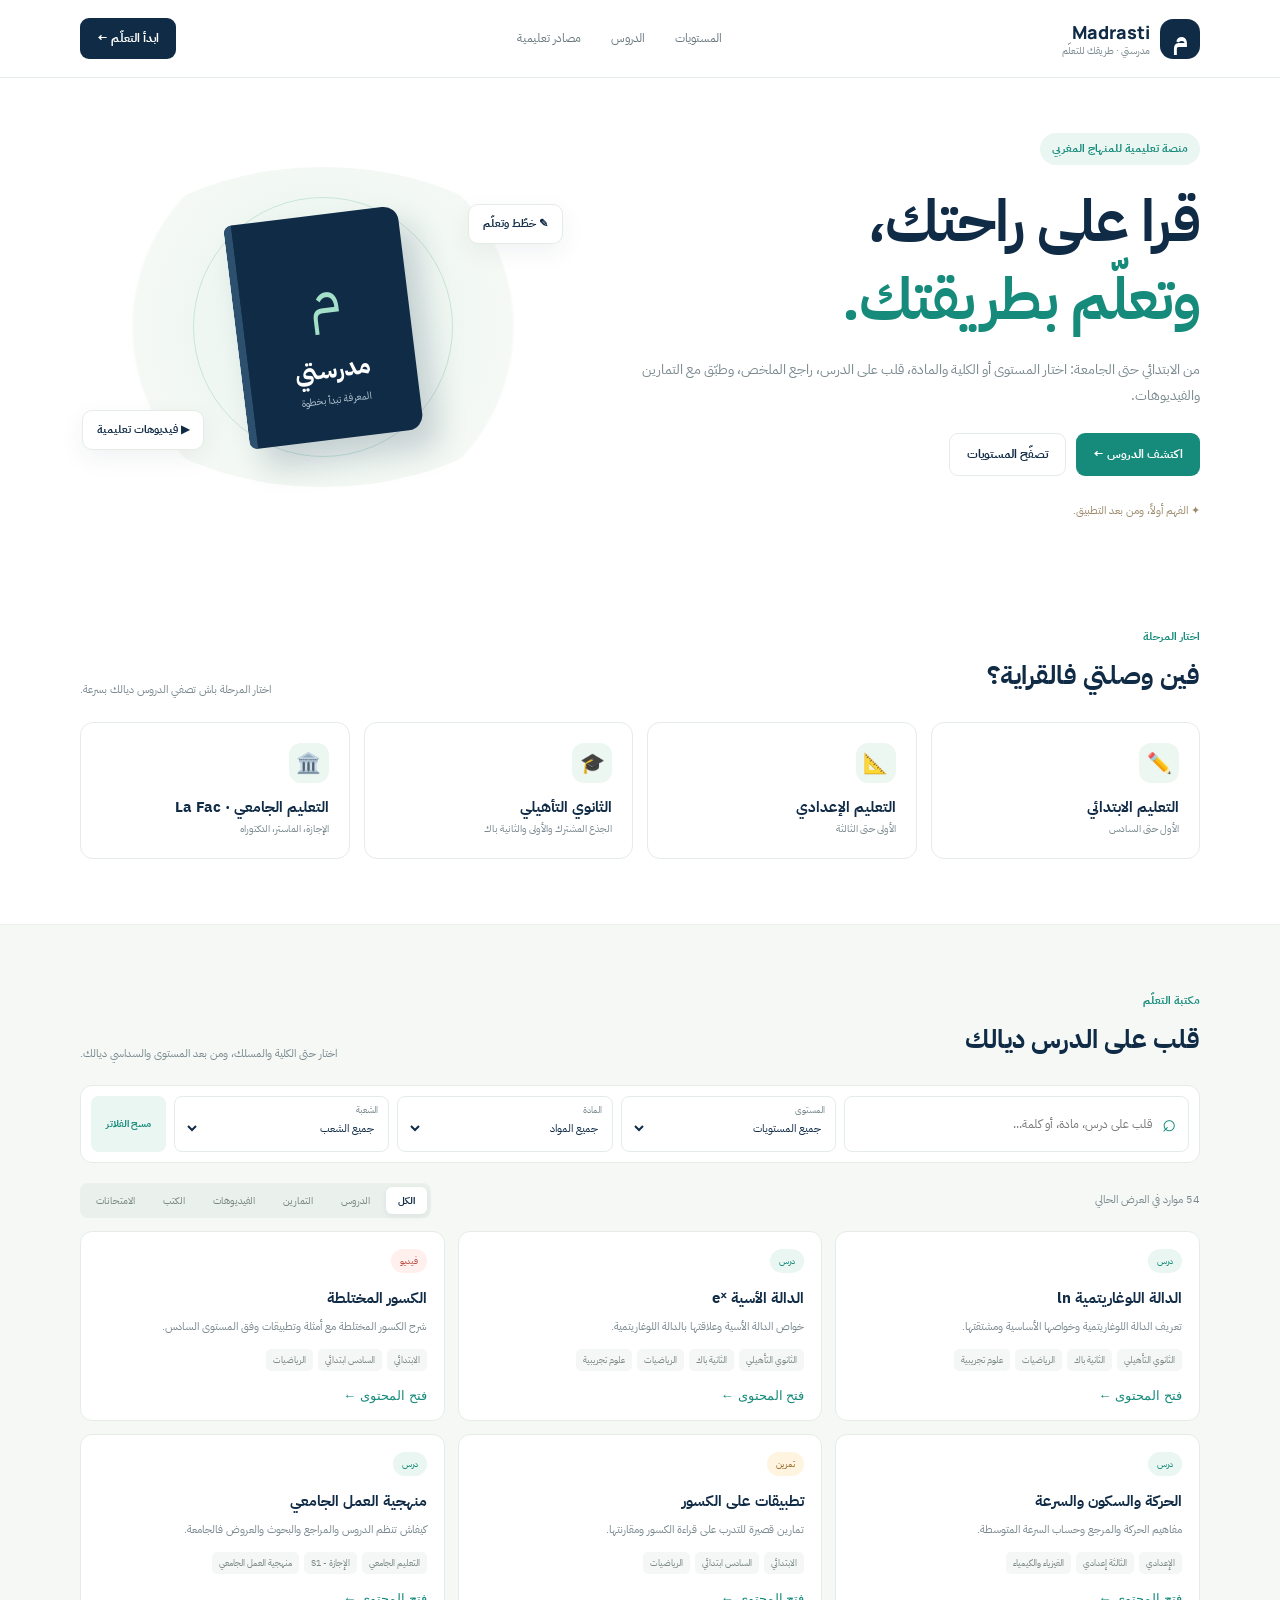
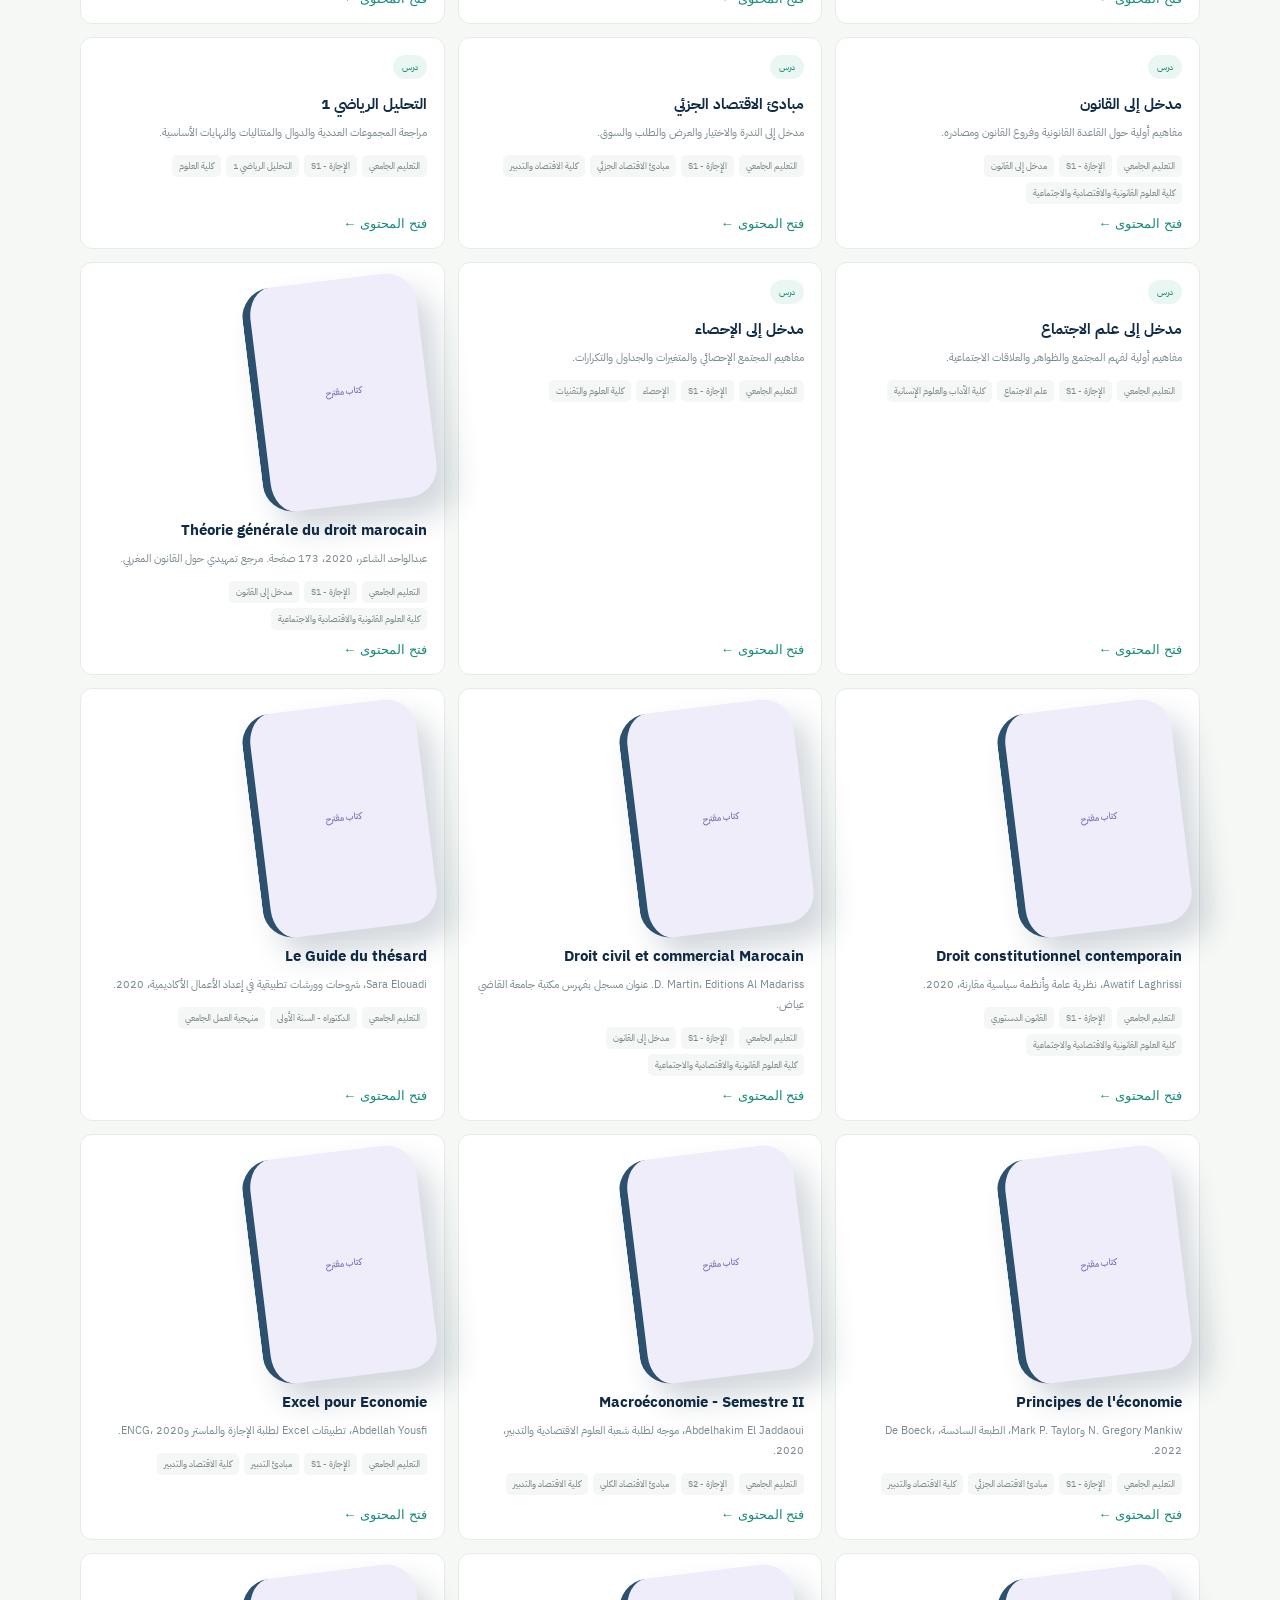
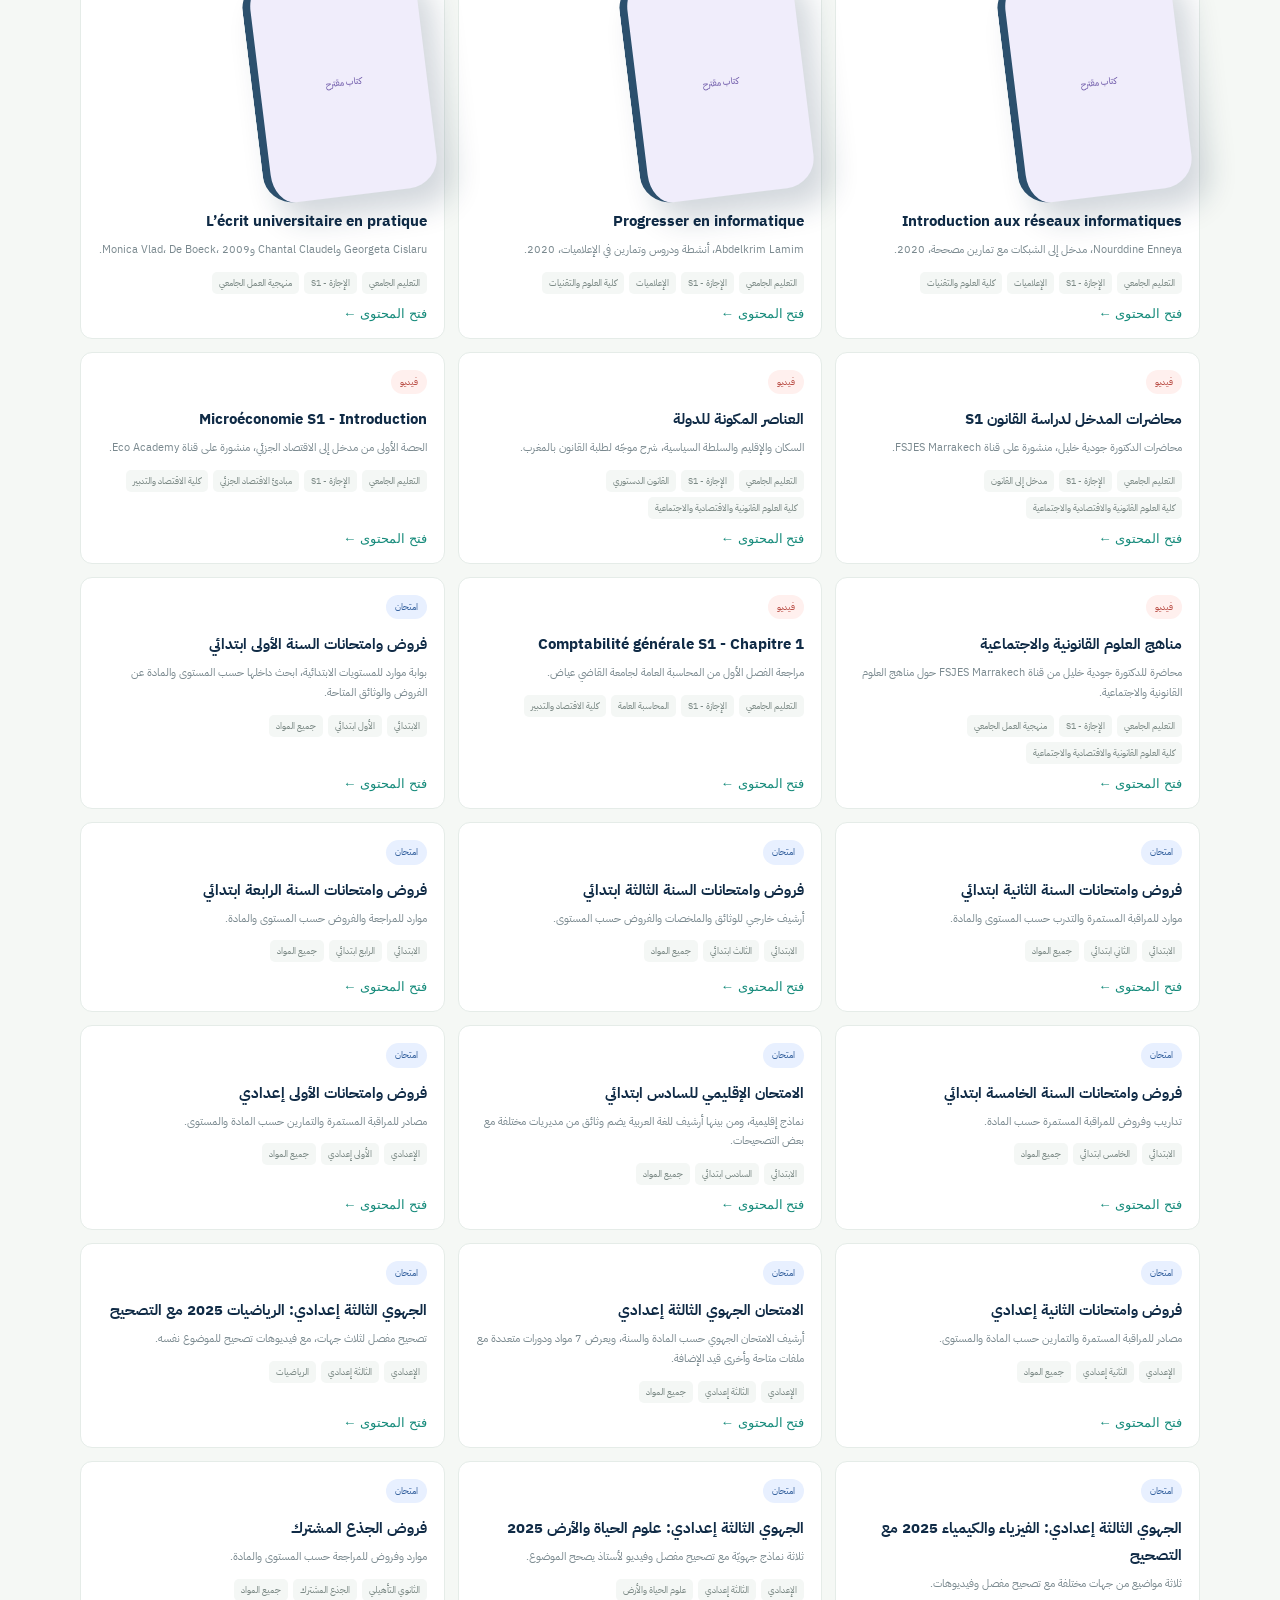
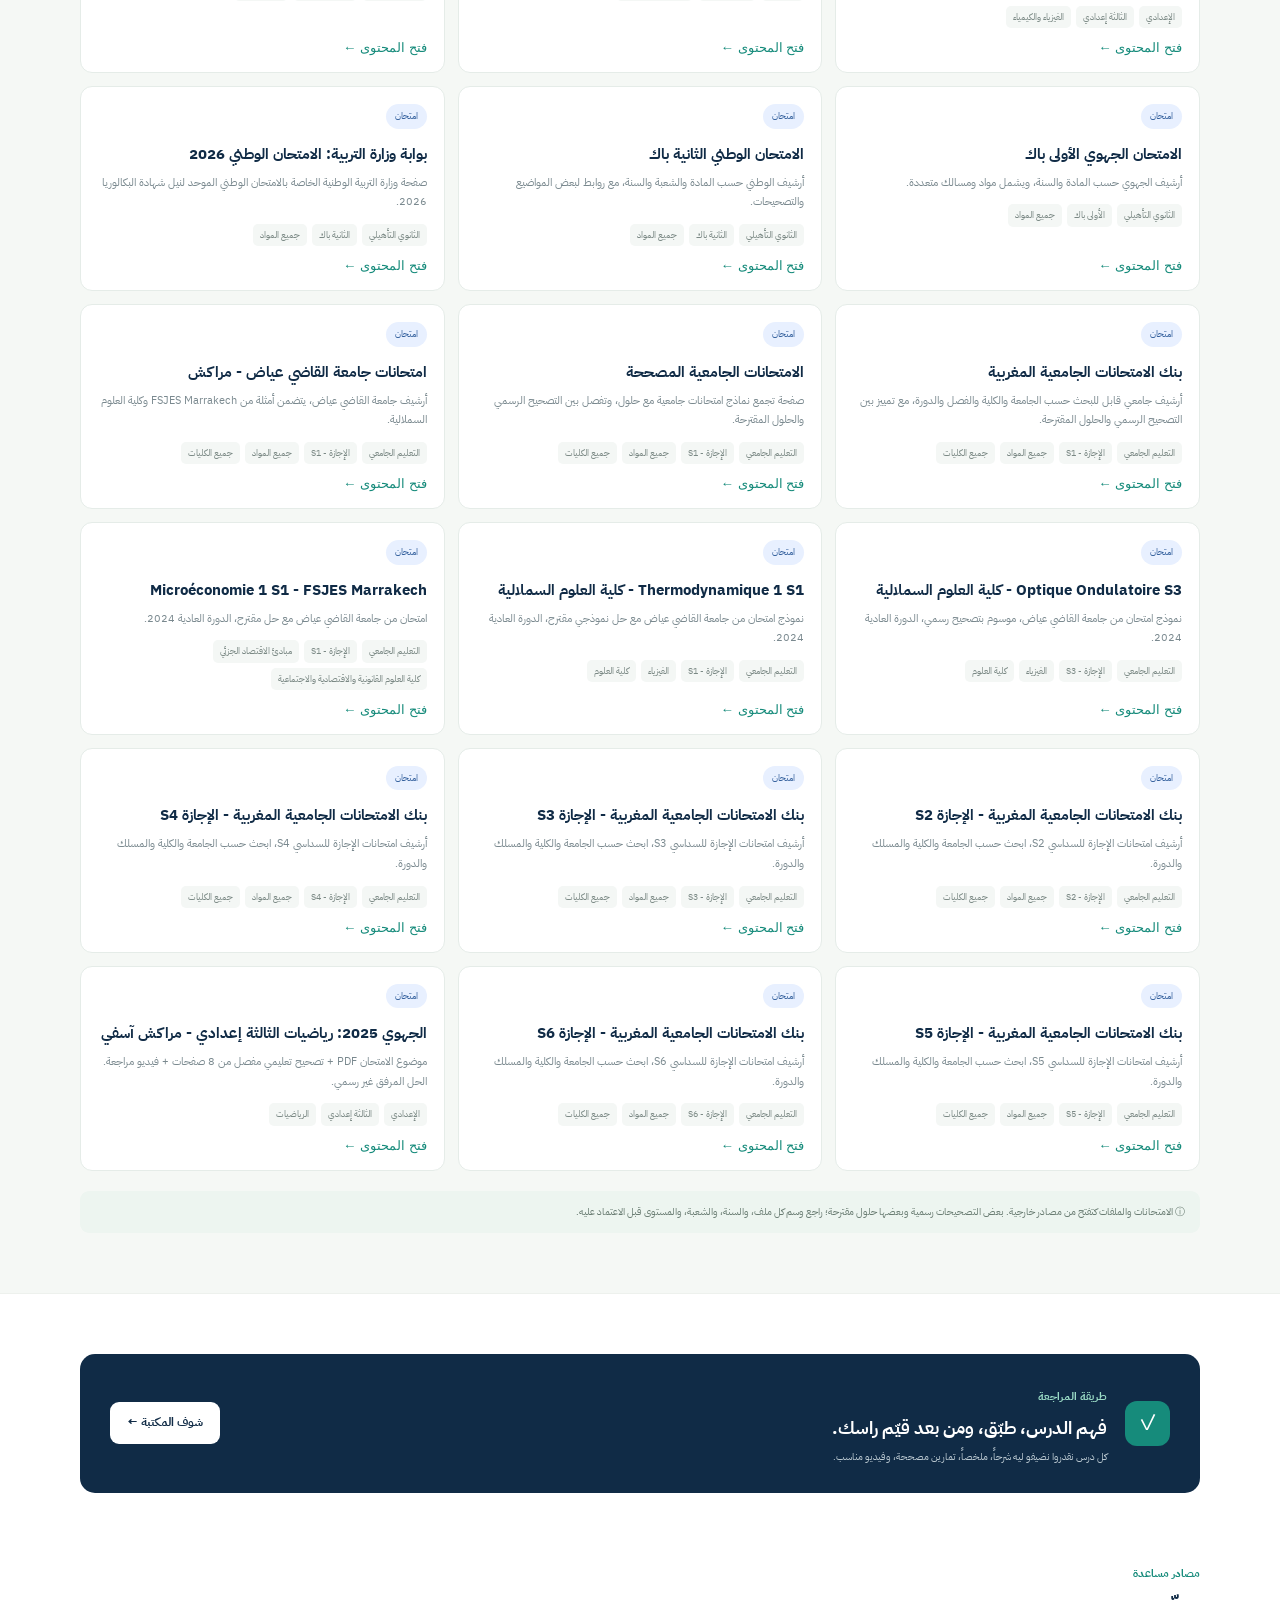
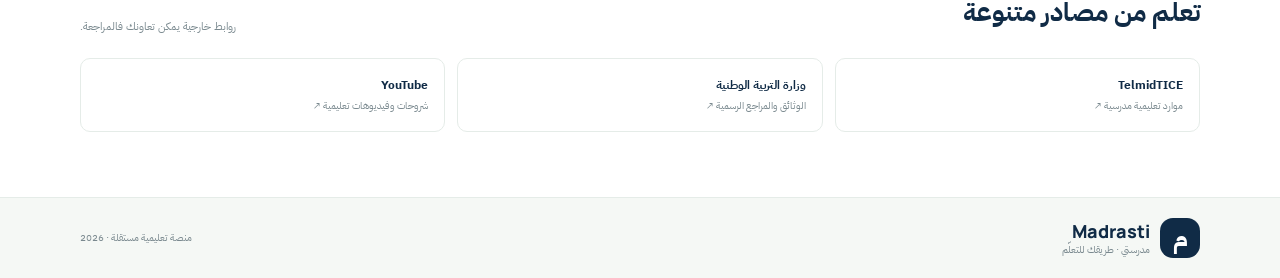
==== index.html @ 300279cc "Add exam PDF and solution action links to resource modal" ====
<!DOCTYPE html>
<html lang="ar" dir="rtl">
<head>
  <meta charset="UTF-8">
  <meta name="viewport" content="width=device-width, initial-scale=1.0">
  <meta name="description" content="Madrasti: دروس وملخصات وتمارين وفيديوهات للمنهاج المغربي من الابتدائي حتى الباكالوريا.">
  <meta name="theme-color" content="#102b46">
  <title>Madrasti | مدرستي</title>
  <link rel="preconnect" href="https://fonts.googleapis.com">
  <link rel="preconnect" href="https://fonts.gstatic.com" crossorigin>
  <link href="https://fonts.googleapis.com/css2?family=IBM+Plex+Sans+Arabic:wght@400;500;600;700&family=Manrope:wght@500;700;800&display=swap" rel="stylesheet">
  <link rel="stylesheet" href="style.css">
  <script src="app.js" defer></script>
</head>
<body>
  <header class="header">
    <a class="brand" href="#"><span class="mark">م</span><span><b>Madrasti</b><small>مدرستي · طريقك للتعلّم</small></span></a>
    <nav><a href="#levels">المستويات</a><a href="#library">الدروس</a><a href="#sources">مصادر تعليمية</a></nav>
    <a class="top-button" href="#library">ابدأ التعلّم ←</a>
  </header>

  <main>
    <section class="hero wrap">
      <div class="hero-copy">
        <span class="eyebrow">منصة تعليمية للمنهاج المغربي</span>
        <h1>قرا على راحتك،<br><em>وتعلّم بطريقتك.</em></h1>
        <p>من الابتدائي حتى الجامعة: اختار المستوى أو الكلية والمادة، قلب على الدرس، راجع الملخص، وطبّق مع التمارين والفيديوهات.</p>
        <div class="actions"><a class="button primary" href="#library">اكتشف الدروس ←</a><a class="button secondary" href="#levels">تصفّح المستويات</a></div>
        <div class="tip">✦ الفهم أولاً، ومن بعد التطبيق.</div>
      </div>
      <div class="hero-visual">
        <div class="circle"></div><div class="book"><span>م</span><b>مدرستي</b><small>المعرفة تبدأ بخطوة</small></div>
        <div class="float one">✎ خطّط وتعلّم</div><div class="float two">▶ فيديوهات تعليمية</div>
      </div>
    </section>

    <section class="wrap levels" id="levels">
      <div class="section-title"><div><small>اختار المرحلة</small><h2>فين وصلتي فالقراية؟</h2></div><p>اختار المرحلة باش تصفي الدروس ديالك بسرعة.</p></div>
      <div class="level-grid">
        <button class="level-card" data-stage="primary"><span>✏️</span><b>التعليم الابتدائي</b><small>الأول حتى السادس</small></button>
        <button class="level-card" data-stage="middle"><span>📐</span><b>التعليم الإعدادي</b><small>الأولى حتى الثالثة</small></button>
        <button class="level-card" data-stage="high"><span>🎓</span><b>الثانوي التأهيلي</b><small>الجذع المشترك والأولى والثانية باك</small></button>
        <button class="level-card" data-stage="university"><span>🏛️</span><b>التعليم الجامعي · La Fac</b><small>الإجازة، الماستر، الدكتوراه</small></button>
      </div>
    </section>

    <section class="library" id="library">
      <div class="wrap">
        <div class="section-title"><div><small>مكتبة التعلّم</small><h2>قلب على الدرس ديالك</h2></div><p>اختار حتى الكلية والمسلك، ومن بعد المستوى والسداسي ديالك.</p></div>
        <div class="filters">
          <label class="search">⌕ <input id="search" type="search" placeholder="قلب على درس، مادة، أو كلمة..."></label>
          <label>المستوى<select id="grade"><option value="">جميع المستويات</option></select></label>
          <label>المادة<select id="subject"><option value="">جميع المواد</option></select></label>
          <label>الشعبة<select id="track"><option value="">جميع الشعب</option></select></label>
          <button id="reset" class="reset">مسح الفلاتر</button>
        </div>
        <div class="list-tools"><span id="count">الموارد</span><div class="tabs"><button class="tab active" data-kind="">الكل</button><button class="tab" data-kind="lesson">الدروس</button><button class="tab" data-kind="exercise">التمارين</button><button class="tab" data-kind="video">الفيديوهات</button><button class="tab" data-kind="book">الكتب</button><button class="tab" data-kind="exam">الامتحانات</button></div></div>
        <div class="cards" id="cards"></div>
        <div class="empty" id="empty" hidden><b>ما لقيناش نتائج</b><p>بدّل كلمة البحث أو اختار مستوى آخر.</p></div>
        <p class="notice">ⓘ الامتحانات والملفات كتفتح من مصادر خارجية. بعض التصحيحات رسمية وبعضها حلول مقترحة؛ راجع وسم كل ملف، والسنة، والشعبة، والمستوى قبل الاعتماد عليه.</p>
      </div>
    </section>

    <section class="banner wrap"><span class="check">✓</span><div><small>طريقة المراجعة</small><h2>فهم الدرس، طبّق، ومن بعد قيّم راسك.</h2><p>كل درس نقدروا نضيفو ليه شرحاً، ملخصاً، تمارين مصححة، وفيديو مناسب.</p></div><a class="button light" href="#library">شوف المكتبة ←</a></section>

    <section class="wrap sources" id="sources">
      <div class="section-title"><div><small>مصادر مساعدة</small><h2>تعلّم من مصادر متنوعة</h2></div><p>روابط خارجية يمكن تعاونك فالمراجعة.</p></div>
      <div class="source-grid">
        <a href="https://soutiensco.men.gov.ma/" target="_blank" rel="noopener"><b>TelmidTICE</b><span>موارد تعليمية مدرسية ↗</span></a>
        <a href="https://www.men.gov.ma/" target="_blank" rel="noopener"><b>وزارة التربية الوطنية</b><span>الوثائق والمراجع الرسمية ↗</span></a>
        <a href="https://www.youtube.com/" target="_blank" rel="noopener"><b>YouTube</b><span>شروحات وفيديوهات تعليمية ↗</span></a>
      </div>
    </section>
  </main>

  <footer><div class="wrap footer-inner"><a class="brand" href="#"><span class="mark">م</span><span><b>Madrasti</b><small>مدرستي · طريقك للتعلّم</small></span></a><span>منصة تعليمية مستقلة · <span id="year"></span></span></div></footer>

  <div class="overlay" id="overlay" hidden>
    <article class="modal" role="dialog" aria-modal="true" aria-labelledby="modalTitle">
      <button class="close" id="close" aria-label="إغلاق">×</button>
      <div class="chips"><span id="modalGrade"></span><span id="modalSubject"></span></div>
      <h2 id="modalTitle"></h2><p id="modalDesc" class="muted"></p>
      <div id="modalBody" class="lesson-body"></div>
      <div id="videoBox"></div>
      <div class="modal-actions"><a id="examPdfLink" class="button primary" target="_blank" rel="noopener" hidden>فتح موضوع الامتحان PDF ↗</a><a id="correctionPageLink" class="button secondary" target="_blank" rel="noopener" hidden>فتح التصحيح المفصل ↗</a><a id="searchYoutube" class="button primary" target="_blank" rel="noopener">قلب على فيديو فـ YouTube ↗</a><button id="back" class="button secondary">رجوع</button></div>
    </article>
  </div>
</body>
</html>
---- style.css ----
:root{--navy:#102b46;--teal:#168b7b;--gold:#d6aa64;--ink:#233542;--muted:#7a898f;--line:#e5ece8;--pale:#f5f8f5}*{box-sizing:border-box}html{scroll-behavior:smooth}body{margin:0;color:var(--ink);font-family:"IBM Plex Sans Arabic",Tahoma,sans-serif;line-height:1.8}a{text-decoration:none}.wrap{width:min(1120px,calc(100% - 40px));margin:auto}.header{height:78px;padding:0 max(20px,calc((100% - 1120px)/2));display:flex;align-items:center;justify-content:space-between;border-bottom:1px solid var(--line);position:sticky;top:0;background:#ffffffed;backdrop-filter:blur(12px);z-index:10}.brand{display:flex;gap:10px;align-items:center;color:var(--navy)}.mark{width:40px;height:40px;border-radius:13px;background:var(--navy);color:white;display:grid;place-items:center;font-size:24px;font-weight:700}.brand b{display:block;font:800 18px Manrope,sans-serif}.brand small{display:block;font-size:10px;color:var(--muted);line-height:1.4}.header nav{display:flex;gap:30px}.header nav a{font-size:12px;color:#66767c}.header nav a:hover{color:var(--teal)}.top-button,.button{border-radius:9px;padding:10px 17px;font-weight:700;font-size:12px}.top-button{background:var(--navy);color:white}.hero{min-height:450px;display:grid;grid-template-columns:1.1fr .9fr;align-items:center;gap:40px;padding-block:55px}.eyebrow{display:inline-block;padding:6px 12px;border-radius:40px;background:#eaf6f1;color:var(--teal);font-size:11px;font-weight:700}.hero h1{font-size:clamp(38px,5vw,58px);line-height:1.35;letter-spacing:-1px;color:var(--navy);margin:18px 0}.hero h1 em{font-style:normal;color:var(--teal)}.hero-copy>p{max-width:560px;color:var(--muted);font-size:14px}.actions{display:flex;gap:10px;margin-top:25px}.button{display:inline-flex;align-items:center;justify-content:center;cursor:pointer;font-family:inherit;border:0}.primary{background:var(--teal);color:white}.secondary{border:1px solid var(--line);background:white;color:var(--navy)}.tip{font-size:11px;color:#9b8a69;margin-top:25px}.hero-visual{height:320px;position:relative;display:grid;place-items:center;background:radial-gradient(circle,#e5f3ed 0,#f5f9f5 65%,white 66%);border-radius:50%}.circle{width:260px;height:260px;border:1px solid #c8e5d8;border-radius:50%;position:absolute}.book{height:225px;width:175px;background:var(--navy);border-radius:8px 15px 15px 8px;box-shadow:14px 20px 30px #102b4630;display:flex;flex-direction:column;align-items:center;justify-content:center;color:white;transform:rotate(-7deg);border-left:8px solid #2c506d}.book span{font-size:58px;color:#a4dfc8}.book b{font-size:24px}.book small{color:#b7c9d3;font-size:10px}.float{position:absolute;background:white;padding:9px 14px;border:1px solid var(--line);border-radius:10px;box-shadow:0 8px 25px #102b4610;font-size:11px;font-weight:700;color:var(--navy)}.one{top:37px;right:3px}.two{bottom:37px;left:2px}.section-title{display:flex;justify-content:space-between;align-items:end;gap:25px;margin-bottom:22px}.section-title small,.banner small{color:var(--teal);font-weight:700;font-size:11px}.section-title h2{margin:3px 0 0;font-size:26px;color:var(--navy)}.section-title p{max-width:400px;color:var(--muted);font-size:11px;margin:0}.levels{padding-block:45px 65px}.level-grid{display:grid;grid-template-columns:repeat(4,1fr);gap:14px}.level-card{background:white;border:1px solid var(--line);border-radius:13px;padding:20px;text-align:right;cursor:pointer;font-family:inherit;transition:.2s}.level-card:hover{transform:translateY(-3px);border-color:#a8d6c4;box-shadow:0 12px 30px #102b4610}.level-card>span{display:grid;place-items:center;width:40px;height:40px;border-radius:12px;background:#edf7f2;font-size:20px}.level-card b{display:block;margin-top:13px;color:var(--navy);font-size:15px}.level-card small{color:var(--muted);font-size:10px}.library{padding:60px 0;background:var(--pale);border-block:1px solid #edf1ed}.filters{display:grid;grid-template-columns:1.6fr 1fr 1fr 1fr auto;gap:8px;background:white;padding:10px;border:1px solid var(--line);border-radius:12px}.filters label{font-size:9px;color:var(--muted);border:1px solid var(--line);padding:5px 10px;border-radius:8px;min-width:0}.filters select,.filters input{display:block;width:100%;border:0;outline:0;background:white;font-family:inherit;color:var(--navy);font-size:11px}.filters .search{display:flex;align-items:center;gap:8px;font-size:24px;color:var(--teal);padding-inline:12px}.search input{font-size:12px}.reset{border:0;border-radius:8px;background:#eaf6f1;color:var(--teal);padding:0 15px;font-family:inherit;font-size:10px;font-weight:700;cursor:pointer}.list-tools{display:flex;justify-content:space-between;align-items:center;margin:20px 0 13px;color:var(--muted);font-size:11px}.tabs{display:flex;gap:4px;padding:4px;background:#eaf0ec;border-radius:8px}.tab{border:0;background:none;padding:6px 12px;border-radius:6px;color:#778681;font-family:inherit;font-size:10px;cursor:pointer}.tab.active{background:white;color:var(--navy);font-weight:700;box-shadow:0 2px 6px #102b4610}.cards{display:grid;grid-template-columns:repeat(3,1fr);gap:13px}.card{background:white;border:1px solid var(--line);border-radius:12px;padding:17px;min-height:190px;display:flex;flex-direction:column}.badge{align-self:flex-start;background:#eaf6f1;color:var(--teal);font-size:9px;padding:4px 9px;border-radius:30px}.badge.exercise{background:#fff4df;color:#986d2c}.badge.video{background:#fff0ee;color:#bb5149}.badge.book{background:#f0edfb;color:#6650a4}.badge.exam{background:#e8f0ff;color:#315e9c}.card h3{font-size:15px;color:var(--navy);margin:12px 0 5px}.card p{font-size:11px;color:var(--muted);margin:0}.meta{display:flex;flex-wrap:wrap;gap:5px;margin-top:12px}.meta span{font-size:9px;background:#f4f7f5;border-radius:5px;padding:3px 7px;color:#7b8985}.open-card{margin-top:auto;padding:12px 0 0;border:0;background:none;text-align:right;color:var(--teal);font:700 11px inherit;cursor:pointer}.empty{text-align:center;padding:45px;color:var(--muted)}.notice{background:#edf5f0;padding:12px 15px;border-radius:9px;font-size:10px;color:#697c72;margin:20px 0 0}.banner{margin-block:60px;background:var(--navy);border-radius:15px;padding:27px 30px;display:flex;align-items:center;gap:18px;color:white}.check{display:grid;place-items:center;width:45px;height:45px;border-radius:12px;background:var(--teal);font-size:22px}.banner div{flex:1}.banner small{color:#9cddc7}.banner h2{font-size:18px;margin:3px 0}.banner p{font-size:10px;color:#bdcbd3;margin:0}.light{background:white;color:var(--navy);white-space:nowrap}.sources{padding:5px 0 65px}.source-grid{display:grid;grid-template-columns:repeat(3,1fr);gap:12px}.source-grid a{padding:16px;border:1px solid var(--line);border-radius:10px;color:var(--navy)}.source-grid a b,.source-grid a span{display:block}.source-grid a b{font-size:12px}.source-grid a span{font-size:10px;color:var(--muted)}footer{background:#f5f8f5;border-top:1px solid var(--line)}.footer-inner{min-height:80px;display:flex;align-items:center;justify-content:space-between}.footer-inner>span{font-size:10px;color:var(--muted)}.overlay{position:fixed;inset:0;z-index:20;background:#091c2dcc;display:grid;place-items:center;padding:18px}.overlay[hidden]{display:none}.modal{background:white;border-radius:15px;width:min(740px,100%);max-height:90vh;overflow:auto;padding:28px;position:relative}.close{position:absolute;top:12px;left:15px;border:0;border-radius:8px;width:32px;height:32px;background:#eef3f0;font-size:22px;cursor:pointer}.chips{display:flex;gap:7px}.chips span{background:#eaf6f1;color:var(--teal);font-size:10px;padding:4px 9px;border-radius:20px}.modal h2{color:var(--navy);font-size:23px;margin:14px 0 3px}.muted{font-size:11px;color:var(--muted)}.lesson-body{background:#f7f9f7;border:1px solid var(--line);border-radius:10px;padding:17px;font-size:12px;line-height:2}.lesson-body h3{color:var(--navy);font-size:14px;margin:0 0 5px}.lesson-body ul{padding-right:20px;margin:5px 0}.formula{direction:ltr;display:inline-block;background:white;color:var(--teal);border-radius:5px;padding:1px 7px;font-family:Manrope,sans-serif}.video-frame{width:100%;aspect-ratio:16/9;border:0;border-radius:10px;margin-top:14px}.modal-actions{display:flex;gap:8px;margin-top:15px}.modal-actions button{font-family:inherit}@media(max-width:850px){.filters{grid-template-columns:1fr 1fr 1fr}.filters .search{grid-column:1/-1}.reset{padding:10px}.cards{grid-template-columns:repeat(2,1fr)}}@media(max-width:600px){.header{height:68px;padding:0 14px}.header nav{display:none}.top-button{font-size:10px;padding:8px}.wrap{width:calc(100% - 28px)}.hero{grid-template-columns:1fr;padding-block:38px 25px;gap:5px}.hero h1{font-size:39px}.hero-copy>p{font-size:12px}.hero-visual{height:260px}.book{transform:scale(.8) rotate(-7deg)}.one{top:20px}.two{bottom:20px}.section-title{display:block}.section-title p{margin-top:8px}.level-grid,.source-grid{grid-template-columns:1fr}.levels{padding-block:32px 45px}.library{padding:40px 0}.filters{grid-template-columns:1fr 1fr}.filters .search,.reset{grid-column:1/-1}.list-tools{align-items:flex-start;gap:10px;flex-direction:column}.tabs{width:100%;justify-content:space-between}.tab{flex:1;padding:7px 3px}.cards{grid-template-columns:1fr}.banner{margin-block:40px;padding:20px;flex-wrap:wrap}.banner h2{font-size:15px}.banner .light{margin-right:60px}.footer-inner{padding-block:15px;gap:12px;flex-wrap:wrap}.footer-inner>span{width:100%}.modal{padding:25px 16px}.modal h2{font-size:19px}.modal-actions{flex-wrap:wrap}}
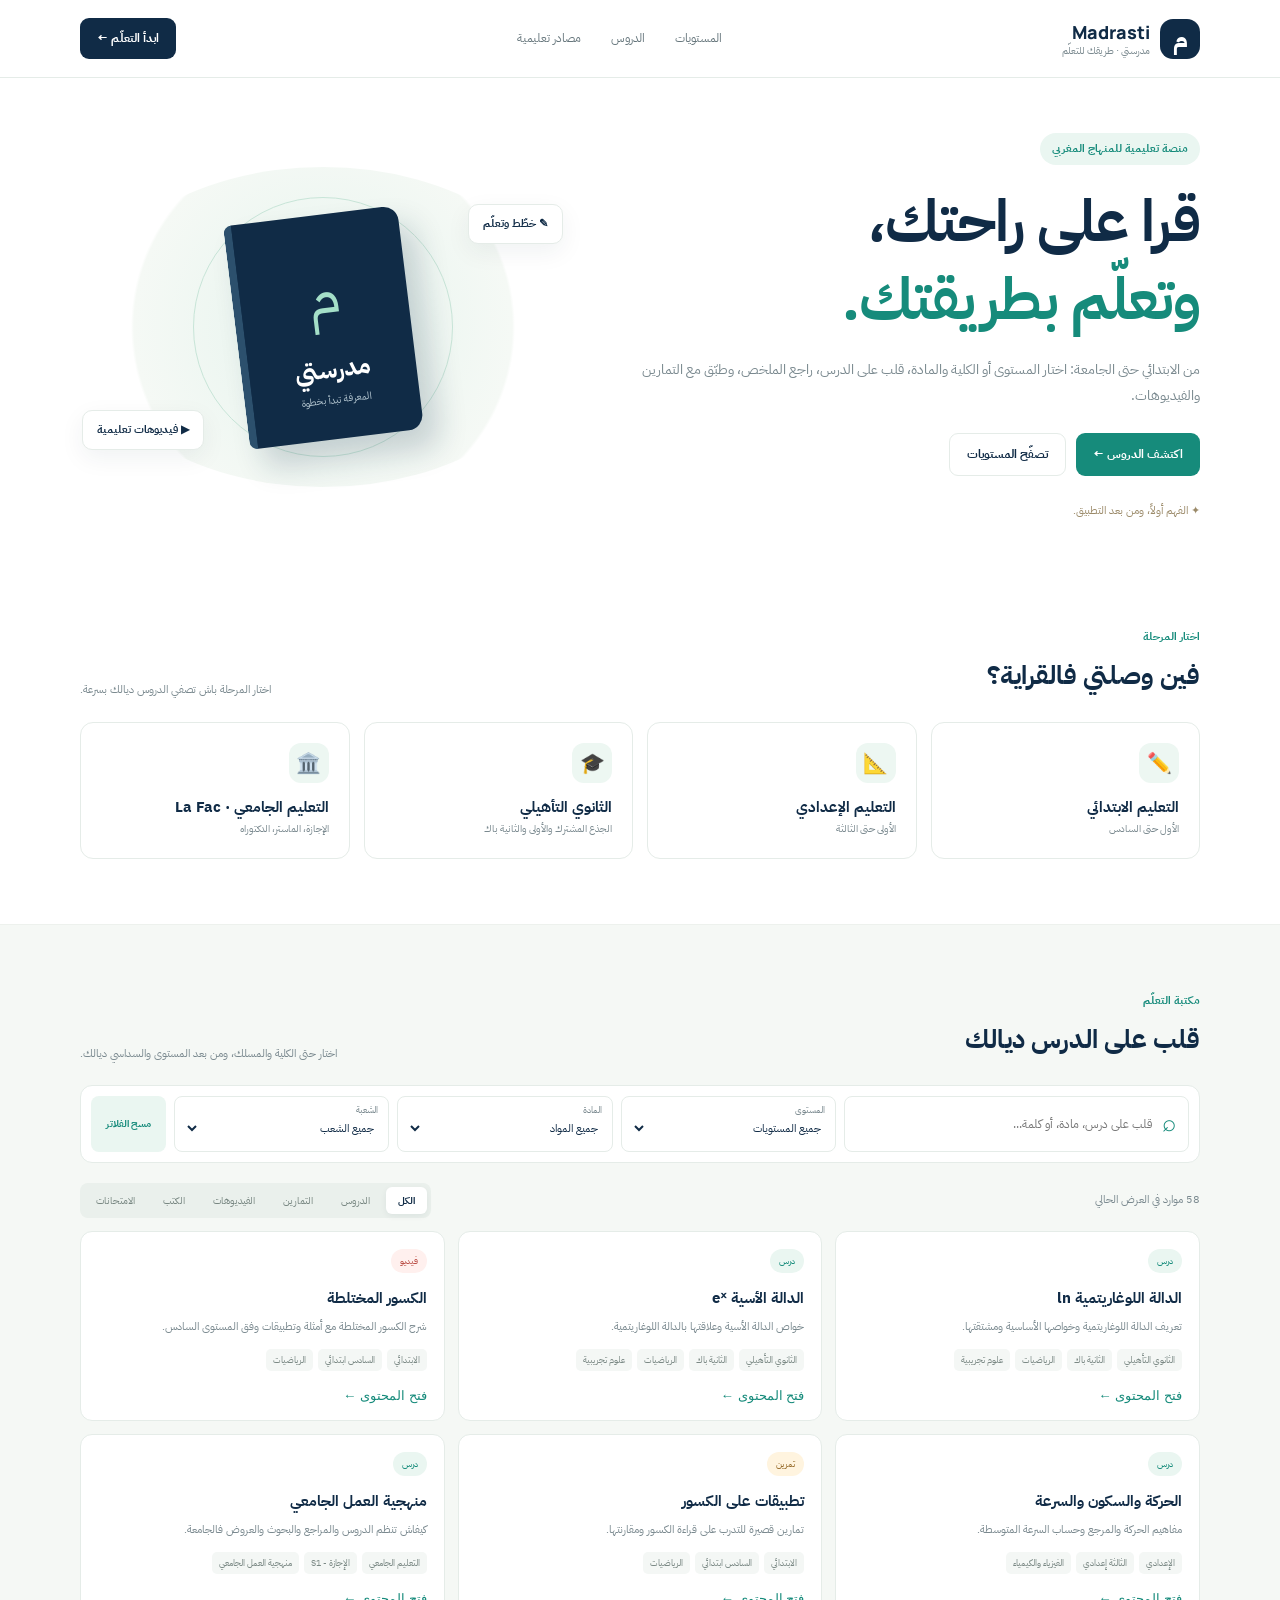
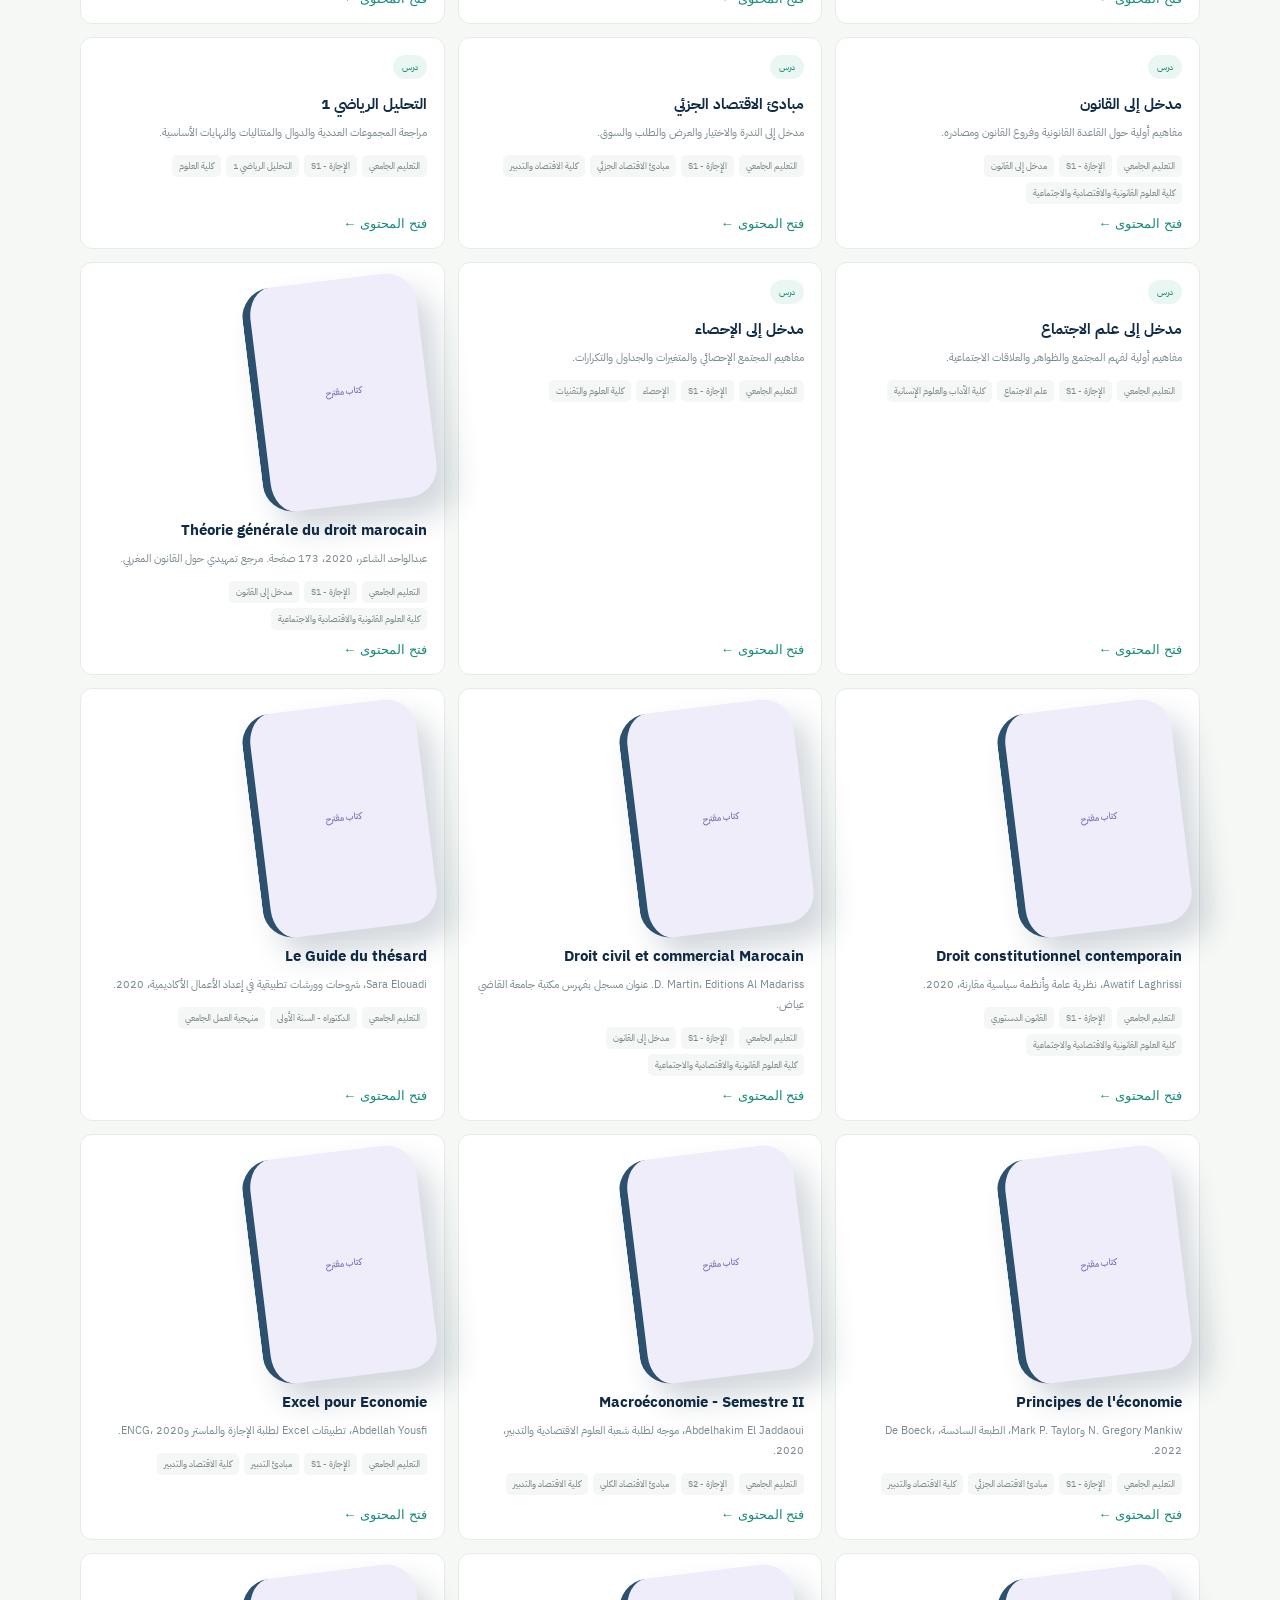
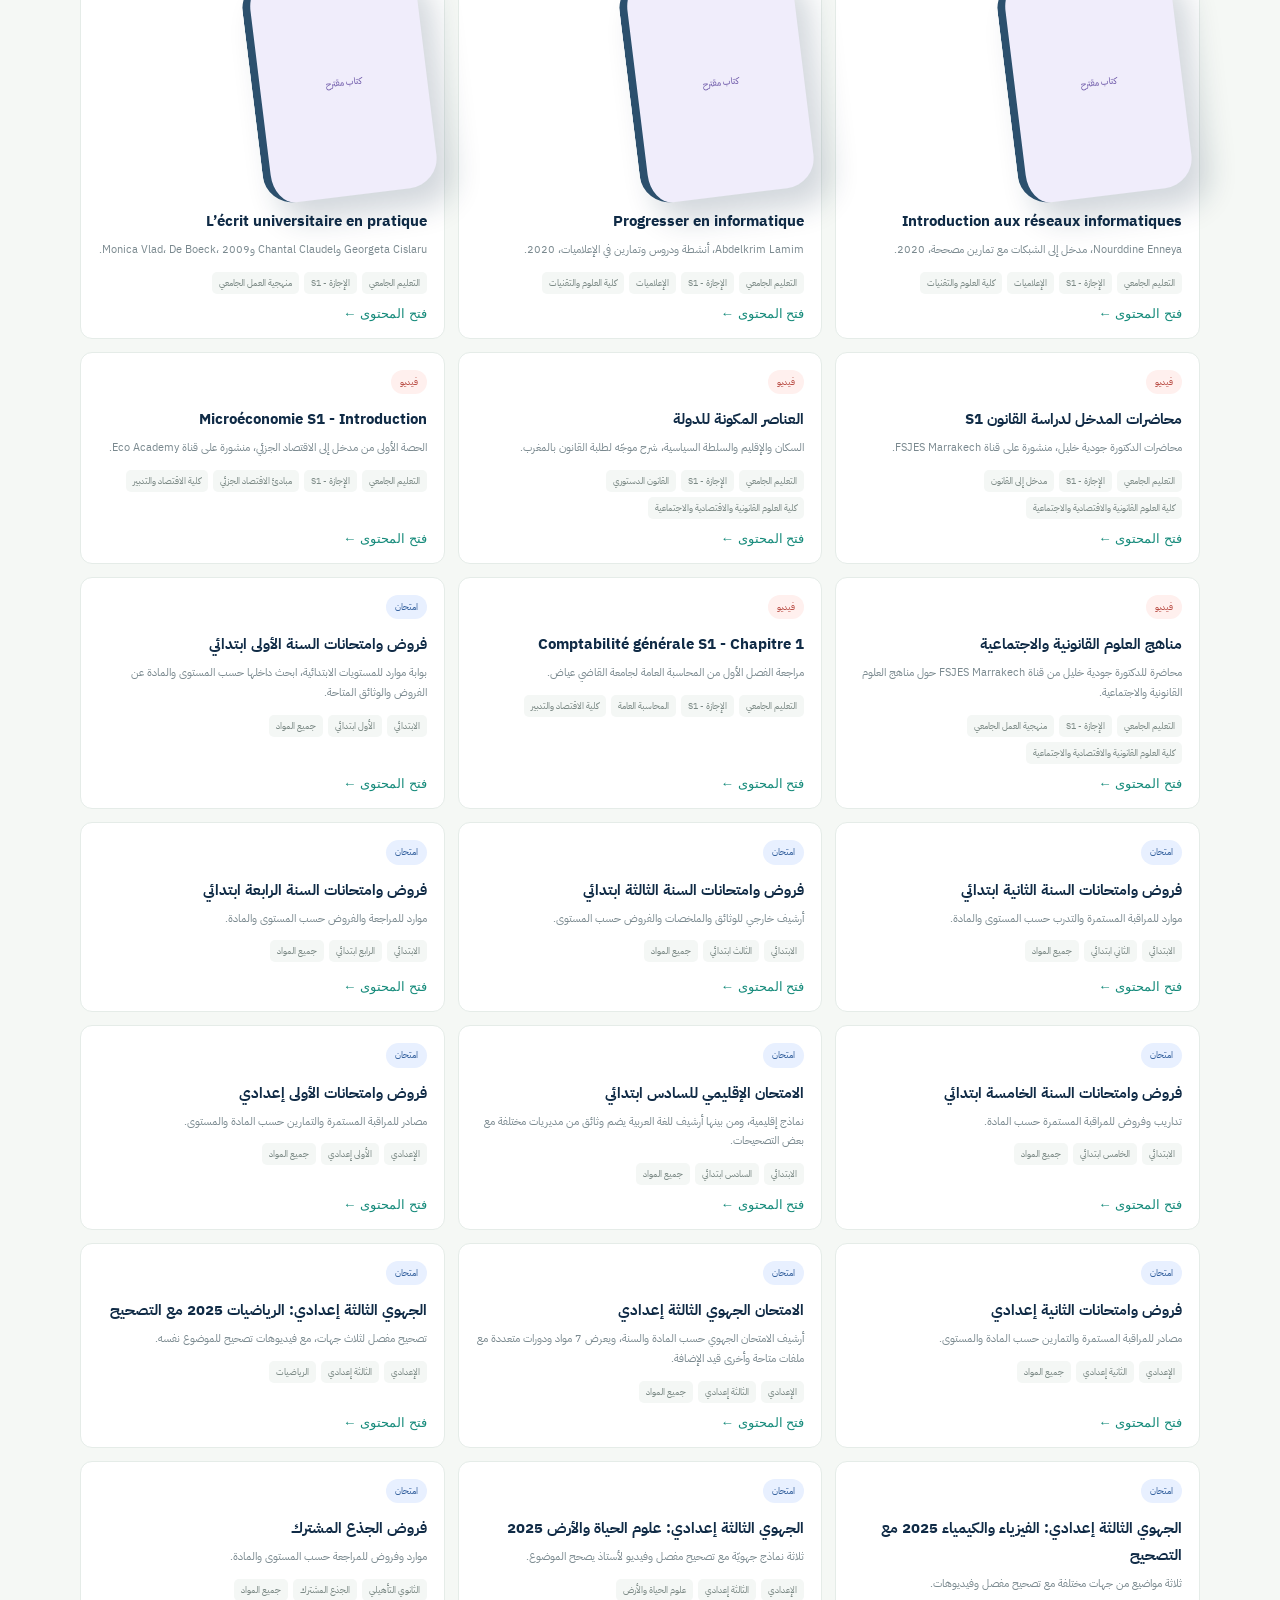
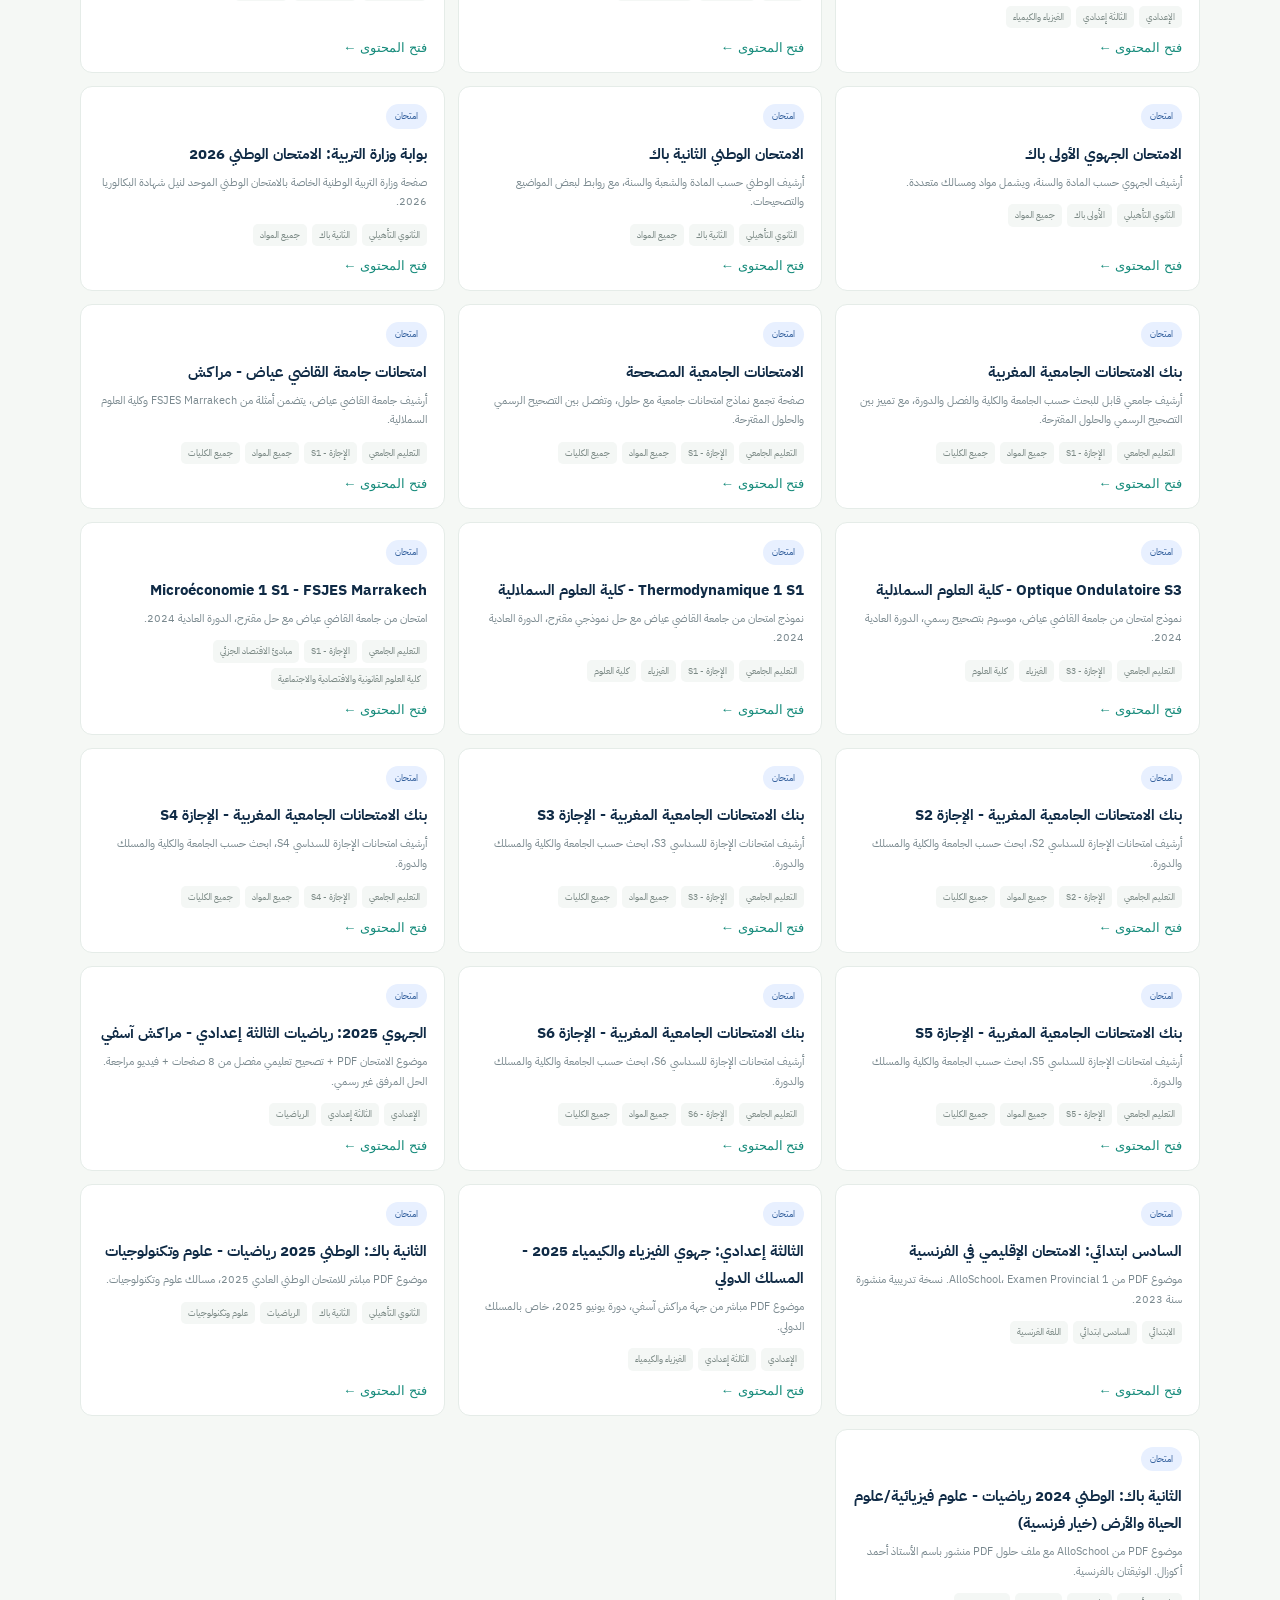
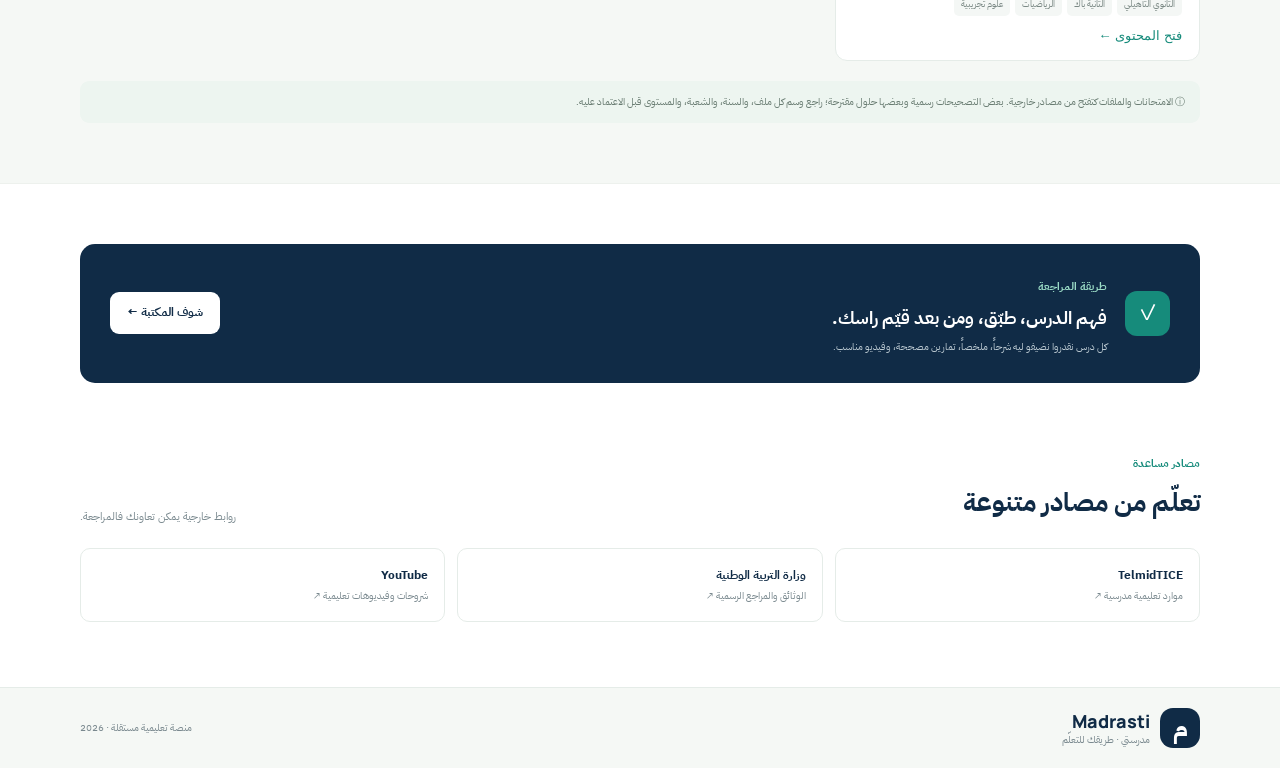
==== commit 1fe1ecc3: "Clarify direct subject PDF download button" ====
--- a/index.html
+++ b/index.html
@@ -82,7 +82,7 @@
       <h2 id="modalTitle"></h2><p id="modalDesc" class="muted"></p>
       <div id="modalBody" class="lesson-body"></div>
       <div id="videoBox"></div>
-      <div class="modal-actions"><a id="examPdfLink" class="button primary" target="_blank" rel="noopener" hidden>فتح موضوع الامتحان PDF ↗</a><a id="correctionPageLink" class="button secondary" target="_blank" rel="noopener" hidden>فتح التصحيح المفصل ↗</a><a id="searchYoutube" class="button primary" target="_blank" rel="noopener">قلب على فيديو فـ YouTube ↗</a><button id="back" class="button secondary">رجوع</button></div>
+      <div class="modal-actions"><a id="examPdfLink" class="button primary" target="_blank" rel="noopener" hidden>تحميل موضوع الامتحان PDF ↗</a><a id="correctionPageLink" class="button secondary" target="_blank" rel="noopener" hidden>فتح التصحيح المفصل ↗</a><a id="searchYoutube" class="button primary" target="_blank" rel="noopener">قلب على فيديو فـ YouTube ↗</a><button id="back" class="button secondary">رجوع</button></div>
     </article>
   </div>
 </body>
--- a/style.css
+++ b/style.css
@@ -1 +1,2 @@
-:root{--navy:#102b46;--teal:#168b7b;--gold:#d6aa64;--ink:#233542;--muted:#7a898f;--line:#e5ece8;--pale:#f5f8f5}*{box-sizing:border-box}html{scroll-behavior:smooth}body{margin:0;color:var(--ink);font-family:"IBM Plex Sans Arabic",Tahoma,sans-serif;line-height:1.8}a{text-decoration:none}.wrap{width:min(1120px,calc(100% - 40px));margin:auto}.header{height:78px;padding:0 max(20px,calc((100% - 1120px)/2));display:flex;align-items:center;justify-content:space-between;border-bottom:1px solid var(--line);position:sticky;top:0;background:#ffffffed;backdrop-filter:blur(12px);z-index:10}.brand{display:flex;gap:10px;align-items:center;color:var(--navy)}.mark{width:40px;height:40px;border-radius:13px;background:var(--navy);color:white;display:grid;place-items:center;font-size:24px;font-weight:700}.brand b{display:block;font:800 18px Manrope,sans-serif}.brand small{display:block;font-size:10px;color:var(--muted);line-height:1.4}.header nav{display:flex;gap:30px}.header nav a{font-size:12px;color:#66767c}.header nav a:hover{color:var(--teal)}.top-button,.button{border-radius:9px;padding:10px 17px;font-weight:700;font-size:12px}.top-button{background:var(--navy);color:white}.hero{min-height:450px;display:grid;grid-template-columns:1.1fr .9fr;align-items:center;gap:40px;padding-block:55px}.eyebrow{display:inline-block;padding:6px 12px;border-radius:40px;background:#eaf6f1;color:var(--teal);font-size:11px;font-weight:700}.hero h1{font-size:clamp(38px,5vw,58px);line-height:1.35;letter-spacing:-1px;color:var(--navy);margin:18px 0}.hero h1 em{font-style:normal;color:var(--teal)}.hero-copy>p{max-width:560px;color:var(--muted);font-size:14px}.actions{display:flex;gap:10px;margin-top:25px}.button{display:inline-flex;align-items:center;justify-content:center;cursor:pointer;font-family:inherit;border:0}.primary{background:var(--teal);color:white}.secondary{border:1px solid var(--line);background:white;color:var(--navy)}.tip{font-size:11px;color:#9b8a69;margin-top:25px}.hero-visual{height:320px;position:relative;display:grid;place-items:center;background:radial-gradient(circle,#e5f3ed 0,#f5f9f5 65%,white 66%);border-radius:50%}.circle{width:260px;height:260px;border:1px solid #c8e5d8;border-radius:50%;position:absolute}.book{height:225px;width:175px;background:var(--navy);border-radius:8px 15px 15px 8px;box-shadow:14px 20px 30px #102b4630;display:flex;flex-direction:column;align-items:center;justify-content:center;color:white;transform:rotate(-7deg);border-left:8px solid #2c506d}.book span{font-size:58px;color:#a4dfc8}.book b{font-size:24px}.book small{color:#b7c9d3;font-size:10px}.float{position:absolute;background:white;padding:9px 14px;border:1px solid var(--line);border-radius:10px;box-shadow:0 8px 25px #102b4610;font-size:11px;font-weight:700;color:var(--navy)}.one{top:37px;right:3px}.two{bottom:37px;left:2px}.section-title{display:flex;justify-content:space-between;align-items:end;gap:25px;margin-bottom:22px}.section-title small,.banner small{color:var(--teal);font-weight:700;font-size:11px}.section-title h2{margin:3px 0 0;font-size:26px;color:var(--navy)}.section-title p{max-width:400px;color:var(--muted);font-size:11px;margin:0}.levels{padding-block:45px 65px}.level-grid{display:grid;grid-template-columns:repeat(4,1fr);gap:14px}.level-card{background:white;border:1px solid var(--line);border-radius:13px;padding:20px;text-align:right;cursor:pointer;font-family:inherit;transition:.2s}.level-card:hover{transform:translateY(-3px);border-color:#a8d6c4;box-shadow:0 12px 30px #102b4610}.level-card>span{display:grid;place-items:center;width:40px;height:40px;border-radius:12px;background:#edf7f2;font-size:20px}.level-card b{display:block;margin-top:13px;color:var(--navy);font-size:15px}.level-card small{color:var(--muted);font-size:10px}.library{padding:60px 0;background:var(--pale);border-block:1px solid #edf1ed}.filters{display:grid;grid-template-columns:1.6fr 1fr 1fr 1fr auto;gap:8px;background:white;padding:10px;border:1px solid var(--line);border-radius:12px}.filters label{font-size:9px;color:var(--muted);border:1px solid var(--line);padding:5px 10px;border-radius:8px;min-width:0}.filters select,.filters input{display:block;width:100%;border:0;outline:0;background:white;font-family:inherit;color:var(--navy);font-size:11px}.filters .search{display:flex;align-items:center;gap:8px;font-size:24px;color:var(--teal);padding-inline:12px}.search input{font-size:12px}.reset{border:0;border-radius:8px;background:#eaf6f1;color:var(--teal);padding:0 15px;font-family:inherit;font-size:10px;font-weight:700;cursor:pointer}.list-tools{display:flex;justify-content:space-between;align-items:center;margin:20px 0 13px;color:var(--muted);font-size:11px}.tabs{display:flex;gap:4px;padding:4px;background:#eaf0ec;border-radius:8px}.tab{border:0;background:none;padding:6px 12px;border-radius:6px;color:#778681;font-family:inherit;font-size:10px;cursor:pointer}.tab.active{background:white;color:var(--navy);font-weight:700;box-shadow:0 2px 6px #102b4610}.cards{display:grid;grid-template-columns:repeat(3,1fr);gap:13px}.card{background:white;border:1px solid var(--line);border-radius:12px;padding:17px;min-height:190px;display:flex;flex-direction:column}.badge{align-self:flex-start;background:#eaf6f1;color:var(--teal);font-size:9px;padding:4px 9px;border-radius:30px}.badge.exercise{background:#fff4df;color:#986d2c}.badge.video{background:#fff0ee;color:#bb5149}.badge.book{background:#f0edfb;color:#6650a4}.badge.exam{background:#e8f0ff;color:#315e9c}.card h3{font-size:15px;color:var(--navy);margin:12px 0 5px}.card p{font-size:11px;color:var(--muted);margin:0}.meta{display:flex;flex-wrap:wrap;gap:5px;margin-top:12px}.meta span{font-size:9px;background:#f4f7f5;border-radius:5px;padding:3px 7px;color:#7b8985}.open-card{margin-top:auto;padding:12px 0 0;border:0;background:none;text-align:right;color:var(--teal);font:700 11px inherit;cursor:pointer}.empty{text-align:center;padding:45px;color:var(--muted)}.notice{background:#edf5f0;padding:12px 15px;border-radius:9px;font-size:10px;color:#697c72;margin:20px 0 0}.banner{margin-block:60px;background:var(--navy);border-radius:15px;padding:27px 30px;display:flex;align-items:center;gap:18px;color:white}.check{display:grid;place-items:center;width:45px;height:45px;border-radius:12px;background:var(--teal);font-size:22px}.banner div{flex:1}.banner small{color:#9cddc7}.banner h2{font-size:18px;margin:3px 0}.banner p{font-size:10px;color:#bdcbd3;margin:0}.light{background:white;color:var(--navy);white-space:nowrap}.sources{padding:5px 0 65px}.source-grid{display:grid;grid-template-columns:repeat(3,1fr);gap:12px}.source-grid a{padding:16px;border:1px solid var(--line);border-radius:10px;color:var(--navy)}.source-grid a b,.source-grid a span{display:block}.source-grid a b{font-size:12px}.source-grid a span{font-size:10px;color:var(--muted)}footer{background:#f5f8f5;border-top:1px solid var(--line)}.footer-inner{min-height:80px;display:flex;align-items:center;justify-content:space-between}.footer-inner>span{font-size:10px;color:var(--muted)}.overlay{position:fixed;inset:0;z-index:20;background:#091c2dcc;display:grid;place-items:center;padding:18px}.overlay[hidden]{display:none}.modal{background:white;border-radius:15px;width:min(740px,100%);max-height:90vh;overflow:auto;padding:28px;position:relative}.close{position:absolute;top:12px;left:15px;border:0;border-radius:8px;width:32px;height:32px;background:#eef3f0;font-size:22px;cursor:pointer}.chips{display:flex;gap:7px}.chips span{background:#eaf6f1;color:var(--teal);font-size:10px;padding:4px 9px;border-radius:20px}.modal h2{color:var(--navy);font-size:23px;margin:14px 0 3px}.muted{font-size:11px;color:var(--muted)}.lesson-body{background:#f7f9f7;border:1px solid var(--line);border-radius:10px;padding:17px;font-size:12px;line-height:2}.lesson-body h3{color:var(--navy);font-size:14px;margin:0 0 5px}.lesson-body ul{padding-right:20px;margin:5px 0}.formula{direction:ltr;display:inline-block;background:white;color:var(--teal);border-radius:5px;padding:1px 7px;font-family:Manrope,sans-serif}.video-frame{width:100%;aspect-ratio:16/9;border:0;border-radius:10px;margin-top:14px}.modal-actions{display:flex;gap:8px;margin-top:15px}.modal-actions button{font-family:inherit}@media(max-width:850px){.filters{grid-template-columns:1fr 1fr 1fr}.filters .search{grid-column:1/-1}.reset{padding:10px}.cards{grid-template-columns:repeat(2,1fr)}}@media(max-width:600px){.header{height:68px;padding:0 14px}.header nav{display:none}.top-button{font-size:10px;padding:8px}.wrap{width:calc(100% - 28px)}.hero{grid-template-columns:1fr;padding-block:38px 25px;gap:5px}.hero h1{font-size:39px}.hero-copy>p{font-size:12px}.hero-visual{height:260px}.book{transform:scale(.8) rotate(-7deg)}.one{top:20px}.two{bottom:20px}.section-title{display:block}.section-title p{margin-top:8px}.level-grid,.source-grid{grid-template-columns:1fr}.levels{padding-block:32px 45px}.library{padding:40px 0}.filters{grid-template-columns:1fr 1fr}.filters .search,.reset{grid-column:1/-1}.list-tools{align-items:flex-start;gap:10px;flex-direction:column}.tabs{width:100%;justify-content:space-between}.tab{flex:1;padding:7px 3px}.cards{grid-template-columns:1fr}.banner{margin-block:40px;padding:20px;flex-wrap:wrap}.banner h2{font-size:15px}.banner .light{margin-right:60px}.footer-inner{padding-block:15px;gap:12px;flex-wrap:wrap}.footer-inner>span{width:100%}.modal{padding:25px 16px}.modal h2{font-size:19px}.modal-actions{flex-wrap:wrap}}+:root{--navy:#102b46;--teal:#168b7b;--gold:#d6aa64;--ink:#233542;--muted:#7a898f;--line:#e5ece8;--pale:#f5f8f5}*{box-sizing:border-box}html{scroll-behavior:smooth}body{margin:0;color:var(--ink);font-family:"IBM Plex Sans Arabic",Tahoma,sans-serif;line-height:1.8}a{text-decoration:none}.wrap{width:min(1120px,calc(100% - 40px));margin:auto}.header{height:78px;padding:0 max(20px,calc((100% - 1120px)/2));display:flex;align-items:center;justify-content:space-between;border-bottom:1px solid var(--line);position:sticky;top:0;background:#ffffffed;backdrop-filter:blur(12px);z-index:10}.brand{display:flex;gap:10px;align-items:center;color:var(--navy)}.mark{width:40px;height:40px;border-radius:13px;background:var(--navy);color:white;display:grid;place-items:center;font-size:24px;font-weight:700}.brand b{display:block;font:800 18px Manrope,sans-serif}.brand small{display:block;font-size:10px;color:var(--muted);line-height:1.4}.header nav{display:flex;gap:30px}.header nav a{font-size:12px;color:#66767c}.header nav a:hover{color:var(--teal)}.top-button,.button{border-radius:9px;padding:10px 17px;font-weight:700;font-size:12px}.top-button{background:var(--navy);color:white}.hero{min-height:450px;display:grid;grid-template-columns:1.1fr .9fr;align-items:center;gap:40px;padding-block:55px}.eyebrow{display:inline-block;padding:6px 12px;border-radius:40px;background:#eaf6f1;color:var(--teal);font-size:11px;font-weight:700}.hero h1{font-size:clamp(38px,5vw,58px);line-height:1.35;letter-spacing:-1px;color:var(--navy);margin:18px 0}.hero h1 em{font-style:normal;color:var(--teal)}.hero-copy>p{max-width:560px;color:var(--muted);font-size:14px}.actions{display:flex;gap:10px;margin-top:25px}.button{display:inline-flex;align-items:center;justify-content:center;cursor:pointer;font-family:inherit;border:0}.primary{background:var(--teal);color:white}.secondary{border:1px solid var(--line);background:white;color:var(--navy)}.tip{font-size:11px;color:#9b8a69;margin-top:25px}.hero-visual{height:320px;position:relative;display:grid;place-items:center;background:radial-gradient(circle,#e5f3ed 0,#f5f9f5 65%,white 66%);border-radius:50%}.circle{width:260px;height:260px;border:1px solid #c8e5d8;border-radius:50%;position:absolute}.book{height:225px;width:175px;background:var(--navy);border-radius:8px 15px 15px 8px;box-shadow:14px 20px 30px #102b4630;display:flex;flex-direction:column;align-items:center;justify-content:center;color:white;transform:rotate(-7deg);border-left:8px solid #2c506d}.book span{font-size:58px;color:#a4dfc8}.book b{font-size:24px}.book small{color:#b7c9d3;font-size:10px}.float{position:absolute;background:white;padding:9px 14px;border:1px solid var(--line);border-radius:10px;box-shadow:0 8px 25px #102b4610;font-size:11px;font-weight:700;color:var(--navy)}.one{top:37px;right:3px}.two{bottom:37px;left:2px}.section-title{display:flex;justify-content:space-between;align-items:end;gap:25px;margin-bottom:22px}.section-title small,.banner small{color:var(--teal);font-weight:700;font-size:11px}.section-title h2{margin:3px 0 0;font-size:26px;color:var(--navy)}.section-title p{max-width:400px;color:var(--muted);font-size:11px;margin:0}.levels{padding-block:45px 65px}.level-grid{display:grid;grid-template-columns:repeat(4,1fr);gap:14px}.level-card{background:white;border:1px solid var(--line);border-radius:13px;padding:20px;text-align:right;cursor:pointer;font-family:inherit;transition:.2s}.level-card:hover{transform:translateY(-3px);border-color:#a8d6c4;box-shadow:0 12px 30px #102b4610}.level-card>span{display:grid;place-items:center;width:40px;height:40px;border-radius:12px;background:#edf7f2;font-size:20px}.level-card b{display:block;margin-top:13px;color:var(--navy);font-size:15px}.level-card small{color:var(--muted);font-size:10px}.library{padding:60px 0;background:var(--pale);border-block:1px solid #edf1ed}.filters{display:grid;grid-template-columns:1.6fr 1fr 1fr 1fr auto;gap:8px;background:white;padding:10px;border:1px solid var(--line);border-radius:12px}.filters label{font-size:9px;color:var(--muted);border:1px solid var(--line);padding:5px 10px;border-radius:8px;min-width:0}.filters select,.filters input{display:block;width:100%;border:0;outline:0;background:white;font-family:inherit;color:var(--navy);font-size:11px}.filters .search{display:flex;align-items:center;gap:8px;font-size:24px;color:var(--teal);padding-inline:12px}.search input{font-size:12px}.reset{border:0;border-radius:8px;background:#eaf6f1;color:var(--teal);padding:0 15px;font-family:inherit;font-size:10px;font-weight:700;cursor:pointer}.list-tools{display:flex;justify-content:space-between;align-items:center;margin:20px 0 13px;color:var(--muted);font-size:11px}.tabs{display:flex;gap:4px;padding:4px;background:#eaf0ec;border-radius:8px}.tab{border:0;background:none;padding:6px 12px;border-radius:6px;color:#778681;font-family:inherit;font-size:10px;cursor:pointer}.tab.active{background:white;color:var(--navy);font-weight:700;box-shadow:0 2px 6px #102b4610}.cards{display:grid;grid-template-columns:repeat(3,1fr);gap:13px}.card{background:white;border:1px solid var(--line);border-radius:12px;padding:17px;min-height:190px;display:flex;flex-direction:column}.badge{align-self:flex-start;background:#eaf6f1;color:var(--teal);font-size:9px;padding:4px 9px;border-radius:30px}.badge.exercise{background:#fff4df;color:#986d2c}.badge.video{background:#fff0ee;color:#bb5149}.badge.book{background:#f0edfb;color:#6650a4}.badge.exam{background:#e8f0ff;color:#315e9c}.card h3{font-size:15px;color:var(--navy);margin:12px 0 5px}.card p{font-size:11px;color:var(--muted);margin:0}.meta{display:flex;flex-wrap:wrap;gap:5px;margin-top:12px}.meta span{font-size:9px;background:#f4f7f5;border-radius:5px;padding:3px 7px;color:#7b8985}.open-card{margin-top:auto;padding:12px 0 0;border:0;background:none;text-align:right;color:var(--teal);font:700 11px inherit;cursor:pointer}.empty{text-align:center;padding:45px;color:var(--muted)}.notice{background:#edf5f0;padding:12px 15px;border-radius:9px;font-size:10px;color:#697c72;margin:20px 0 0}.banner{margin-block:60px;background:var(--navy);border-radius:15px;padding:27px 30px;display:flex;align-items:center;gap:18px;color:white}.check{display:grid;place-items:center;width:45px;height:45px;border-radius:12px;background:var(--teal);font-size:22px}.banner div{flex:1}.banner small{color:#9cddc7}.banner h2{font-size:18px;margin:3px 0}.banner p{font-size:10px;color:#bdcbd3;margin:0}.light{background:white;color:var(--navy);white-space:nowrap}.sources{padding:5px 0 65px}.source-grid{display:grid;grid-template-columns:repeat(3,1fr);gap:12px}.source-grid a{padding:16px;border:1px solid var(--line);border-radius:10px;color:var(--navy)}.source-grid a b,.source-grid a span{display:block}.source-grid a b{font-size:12px}.source-grid a span{font-size:10px;color:var(--muted)}footer{background:#f5f8f5;border-top:1px solid var(--line)}.footer-inner{min-height:80px;display:flex;align-items:center;justify-content:space-between}.footer-inner>span{font-size:10px;color:var(--muted)}.overlay{position:fixed;inset:0;z-index:20;background:#091c2dcc;display:grid;place-items:center;padding:18px}.overlay[hidden]{display:none}.modal{background:white;border-radius:15px;width:min(740px,100%);max-height:90vh;overflow:auto;padding:28px;position:relative}.close{position:absolute;top:12px;left:15px;border:0;border-radius:8px;width:32px;height:32px;background:#eef3f0;font-size:22px;cursor:pointer}.chips{display:flex;gap:7px}.chips span{background:#eaf6f1;color:var(--teal);font-size:10px;padding:4px 9px;border-radius:20px}.modal h2{color:var(--navy);font-size:23px;margin:14px 0 3px}.muted{font-size:11px;color:var(--muted)}.lesson-body{background:#f7f9f7;border:1px solid var(--line);border-radius:10px;padding:17px;font-size:12px;line-height:2}.lesson-body h3{color:var(--navy);font-size:14px;margin:0 0 5px}.lesson-body ul{padding-right:20px;margin:5px 0}.formula{direction:ltr;display:inline-block;background:white;color:var(--teal);border-radius:5px;padding:1px 7px;font-family:Manrope,sans-serif}.video-frame{width:100%;aspect-ratio:16/9;border:0;border-radius:10px;margin-top:14px}.modal-actions{display:flex;gap:8px;margin-top:15px}.modal-actions button{font-family:inherit}@media(max-width:850px){.filters{grid-template-columns:1fr 1fr 1fr}.filters .search{grid-column:1/-1}.reset{padding:10px}.cards{grid-template-columns:repeat(2,1fr)}}@media(max-width:600px){.header{height:68px;padding:0 14px}.header nav{display:none}.top-button{font-size:10px;padding:8px}.wrap{width:calc(100% - 28px)}.hero{grid-template-columns:1fr;padding-block:38px 25px;gap:5px}.hero h1{font-size:39px}.hero-copy>p{font-size:12px}.hero-visual{height:260px}.book{transform:scale(.8) rotate(-7deg)}.one{top:20px}.two{bottom:20px}.section-title{display:block}.section-title p{margin-top:8px}.level-grid,.source-grid{grid-template-columns:1fr}.levels{padding-block:32px 45px}.library{padding:40px 0}.filters{grid-template-columns:1fr 1fr}.filters .search,.reset{grid-column:1/-1}.list-tools{align-items:flex-start;gap:10px;flex-direction:column}.tabs{width:100%;justify-content:space-between}.tab{flex:1;padding:7px 3px}.cards{grid-template-columns:1fr}.banner{margin-block:40px;padding:20px;flex-wrap:wrap}.banner h2{font-size:15px}.banner .light{margin-right:60px}.footer-inner{padding-block:15px;gap:12px;flex-wrap:wrap}.footer-inner>span{width:100%}.modal{padding:25px 16px}.modal h2{font-size:19px}.modal-actions{flex-wrap:wrap}}
+.modal-actions a[hidden]{display:none}
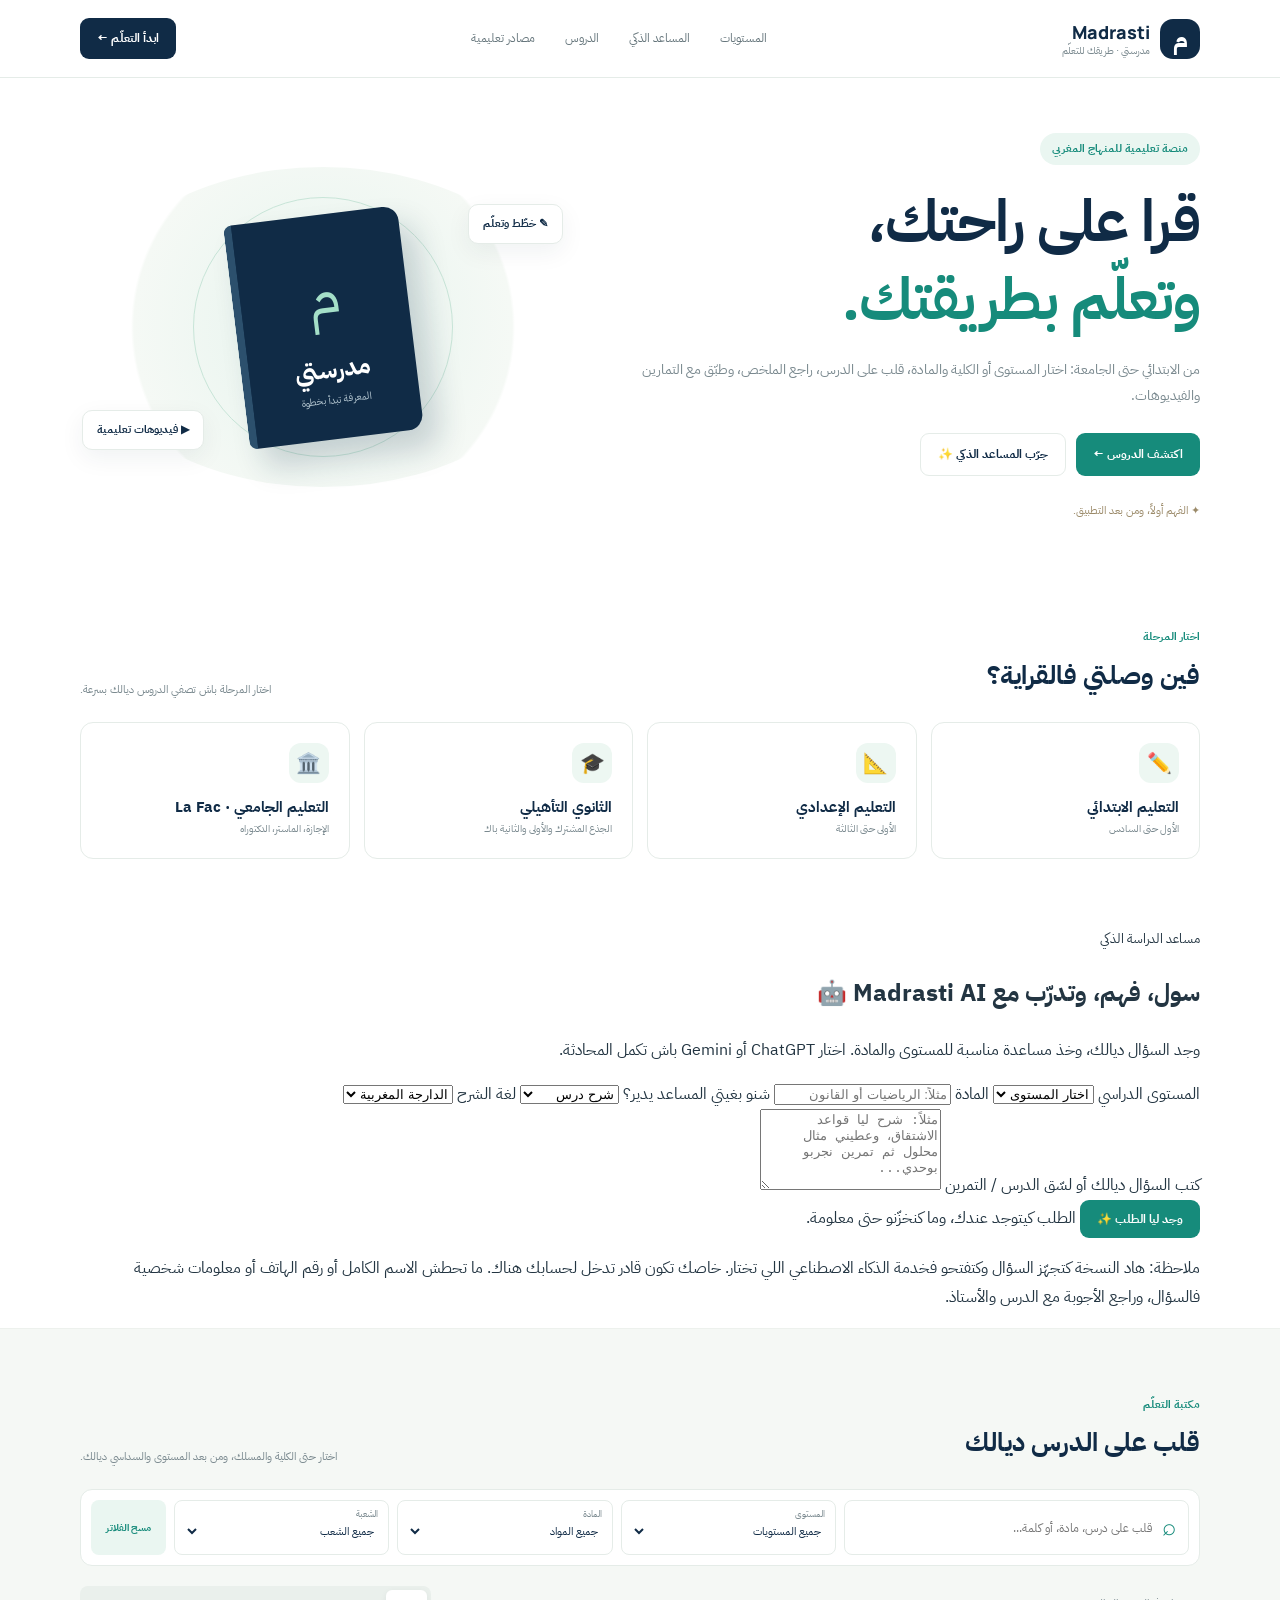
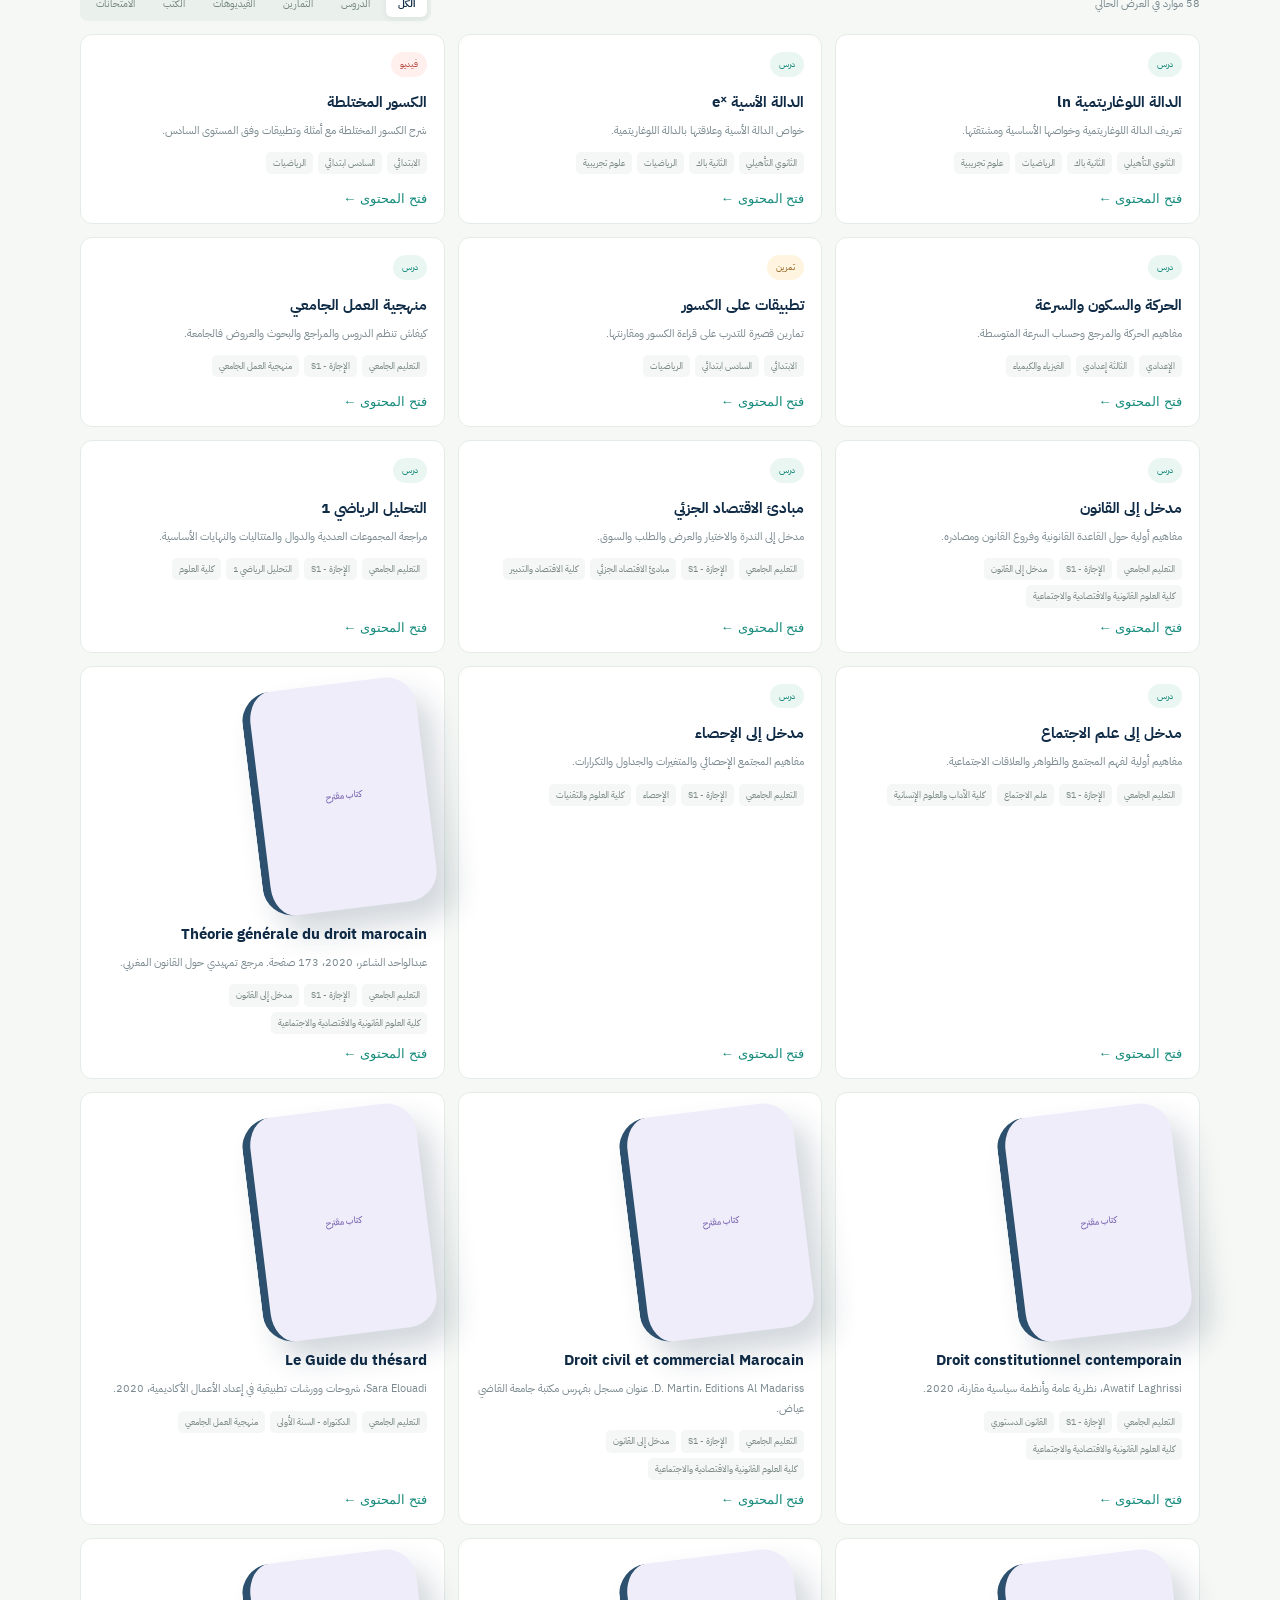
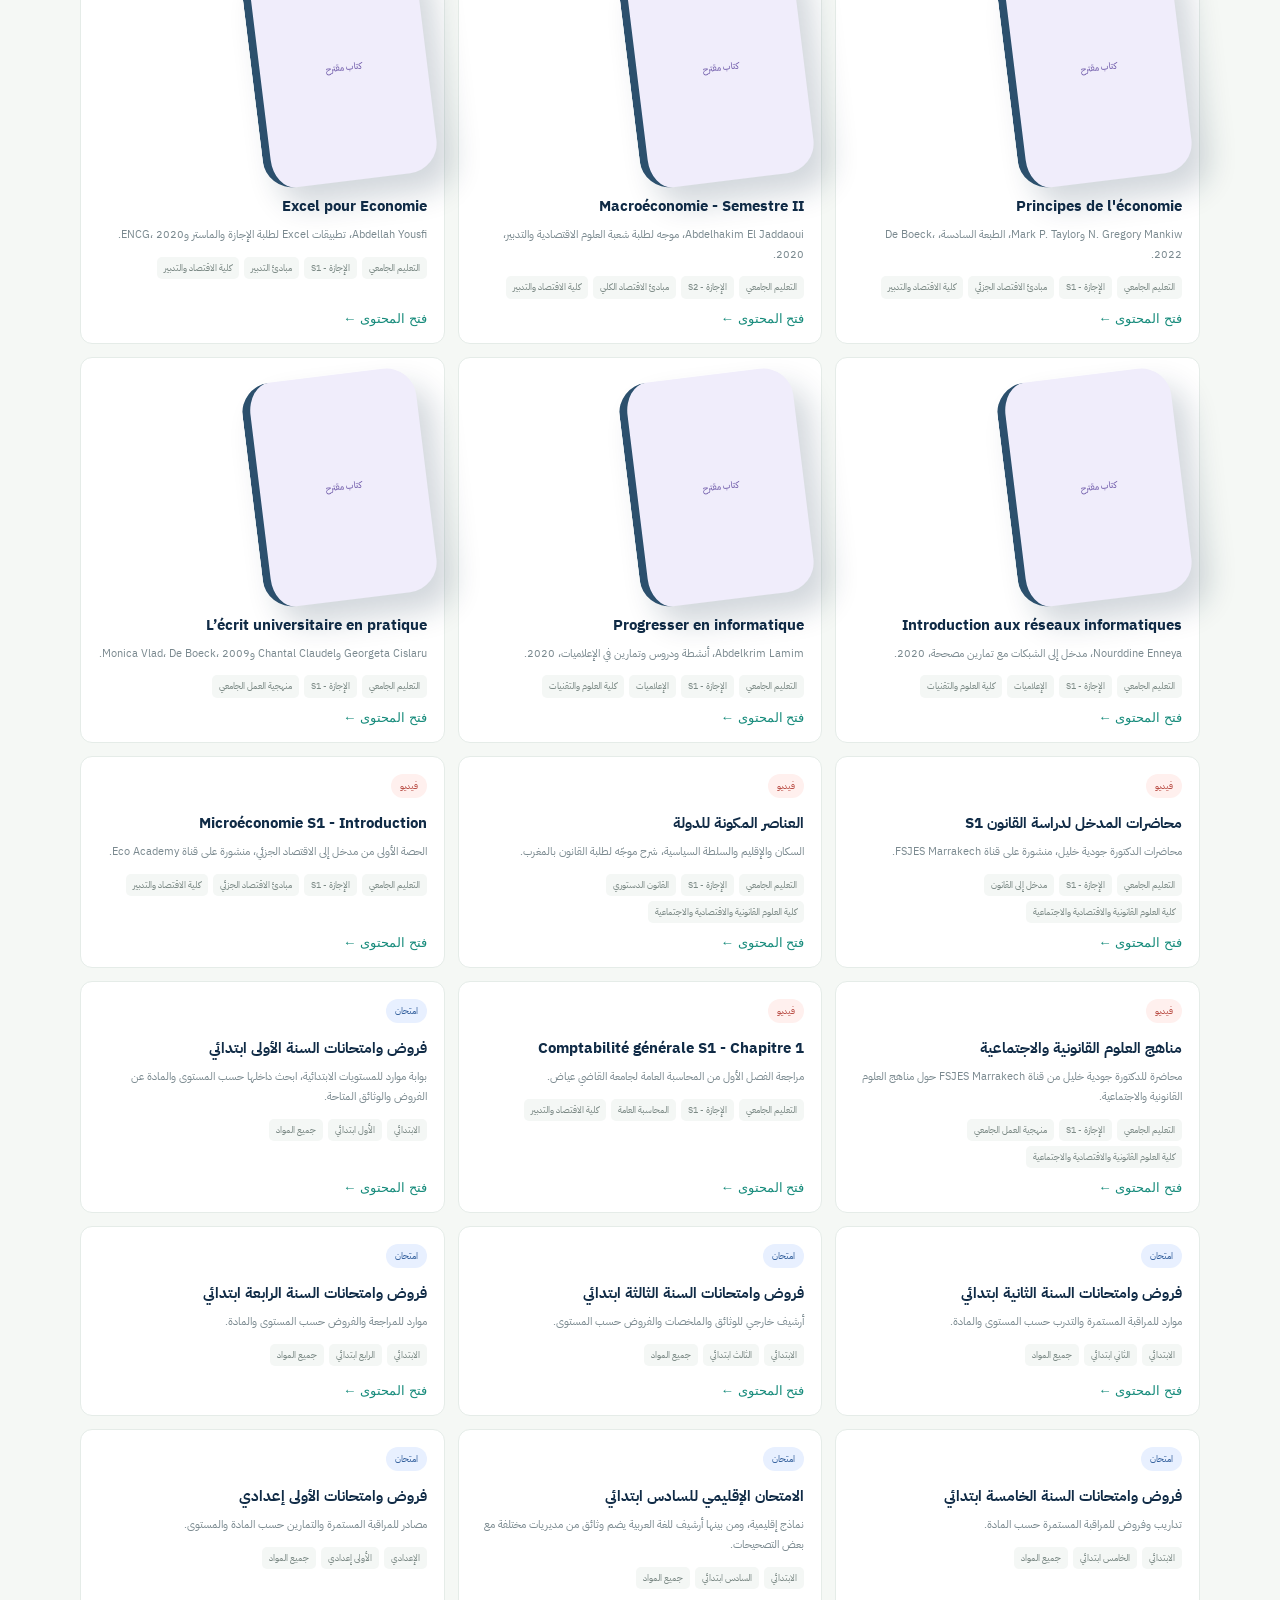
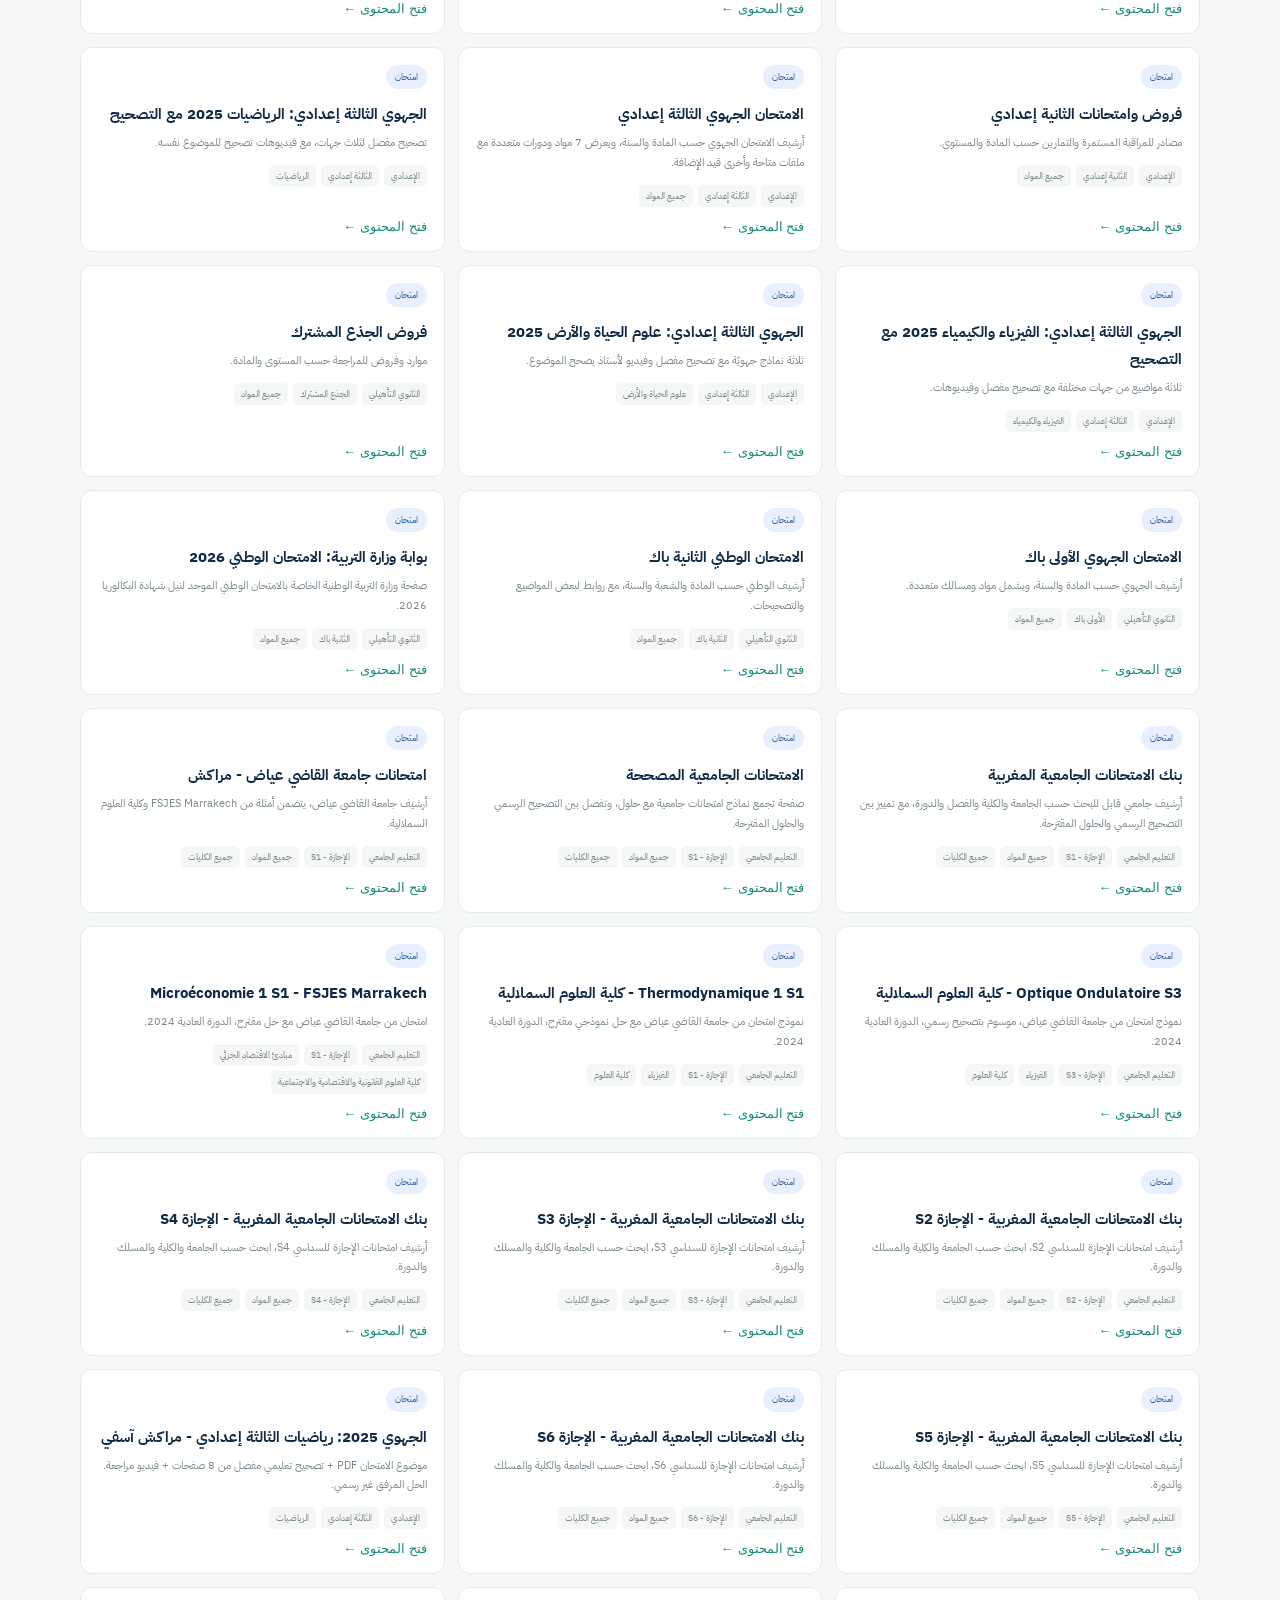
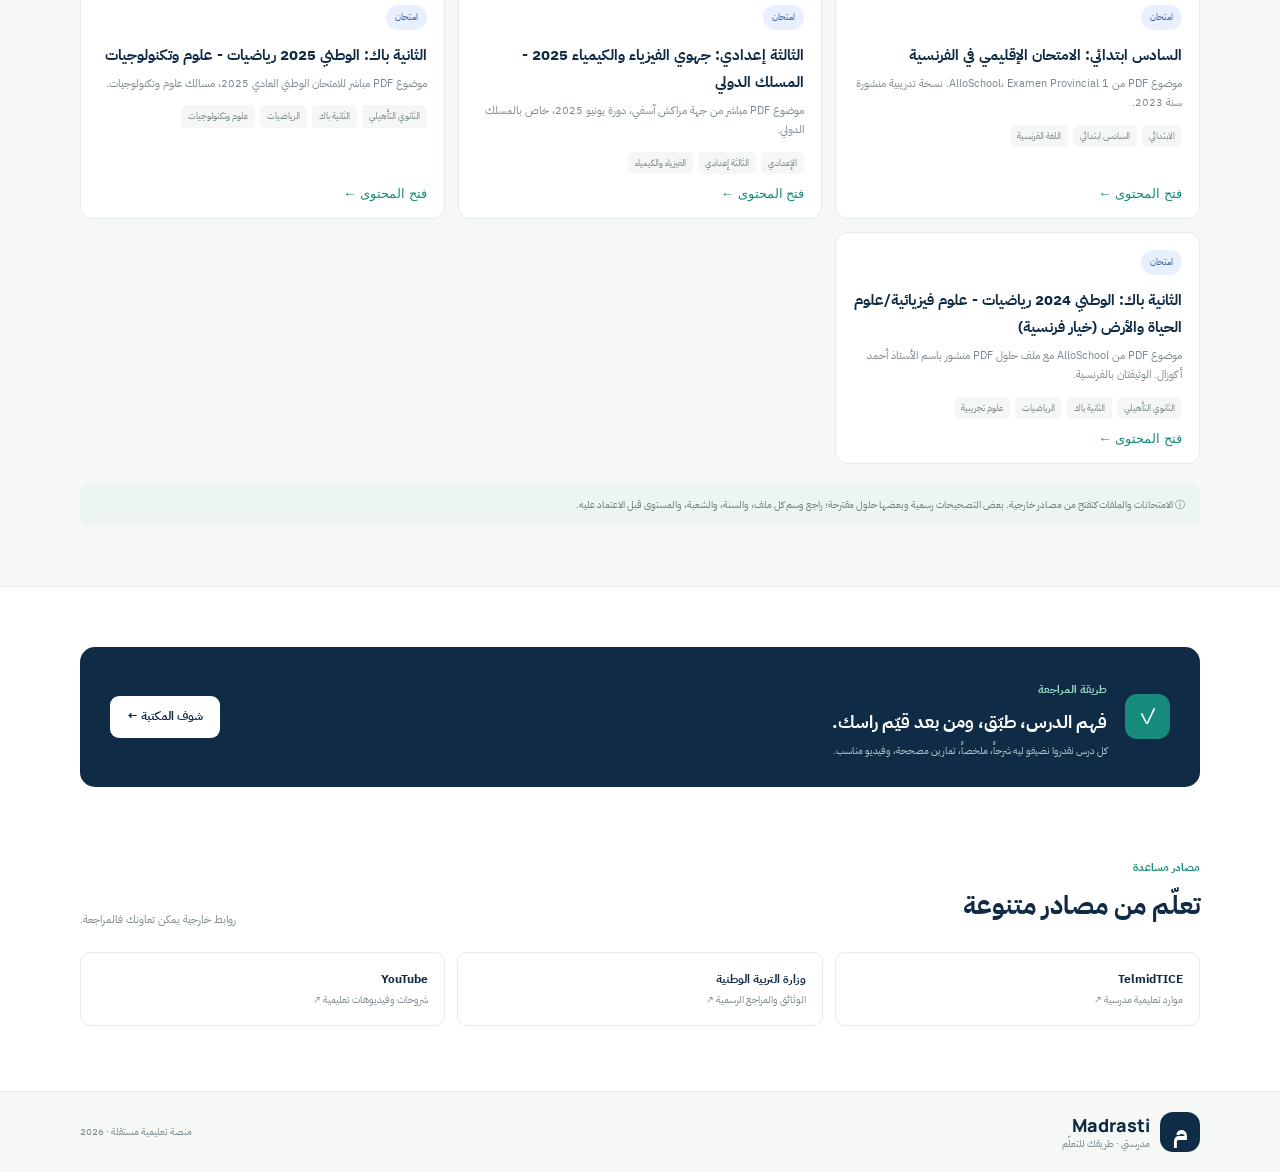
==== commit f3b833d4: "Add Madrasti AI study assistant section" ====
--- a/index.html
+++ b/index.html
@@ -15,7 +15,7 @@
 <body>
   <header class="header">
     <a class="brand" href="#"><span class="mark">م</span><span><b>Madrasti</b><small>مدرستي · طريقك للتعلّم</small></span></a>
-    <nav><a href="#levels">المستويات</a><a href="#library">الدروس</a><a href="#sources">مصادر تعليمية</a></nav>
+    <nav><a href="#levels">المستويات</a><a href="#ai">المساعد الذكي</a><a href="#library">الدروس</a><a href="#sources">مصادر تعليمية</a></nav>
     <a class="top-button" href="#library">ابدأ التعلّم ←</a>
   </header>
 
@@ -25,7 +25,7 @@
         <span class="eyebrow">منصة تعليمية للمنهاج المغربي</span>
         <h1>قرا على راحتك،<br><em>وتعلّم بطريقتك.</em></h1>
         <p>من الابتدائي حتى الجامعة: اختار المستوى أو الكلية والمادة، قلب على الدرس، راجع الملخص، وطبّق مع التمارين والفيديوهات.</p>
-        <div class="actions"><a class="button primary" href="#library">اكتشف الدروس ←</a><a class="button secondary" href="#levels">تصفّح المستويات</a></div>
+        <div class="actions"><a class="button primary" href="#library">اكتشف الدروس ←</a><a class="button secondary" href="#ai">جرّب المساعد الذكي ✨</a></div>
         <div class="tip">✦ الفهم أولاً، ومن بعد التطبيق.</div>
       </div>
       <div class="hero-visual">
@@ -41,6 +41,62 @@
         <button class="level-card" data-stage="middle"><span>📐</span><b>التعليم الإعدادي</b><small>الأولى حتى الثالثة</small></button>
         <button class="level-card" data-stage="high"><span>🎓</span><b>الثانوي التأهيلي</b><small>الجذع المشترك والأولى والثانية باك</small></button>
         <button class="level-card" data-stage="university"><span>🏛️</span><b>التعليم الجامعي · La Fac</b><small>الإجازة، الماستر، الدكتوراه</small></button>
+      </div>
+    </section>
+
+
+    <section class="ai-section" id="ai">
+      <div class="wrap">
+        <div class="ai-heading">
+          <div><small>مساعد الدراسة الذكي</small><h2>سول، فهم، وتدرّب مع Madrasti AI 🤖</h2></div>
+          <p>وجد السؤال ديالك، وخذ مساعدة مناسبة للمستوى والمادة. اختار ChatGPT أو Gemini باش تكمل المحادثة.</p>
+        </div>
+        <div class="ai-panel">
+          <div class="ai-form">
+            <label>المستوى الدراسي
+              <select id="aiGrade"><option value="">اختار المستوى</option></select>
+            </label>
+            <label>المادة
+              <input id="aiSubject" list="aiSubjectList" placeholder="مثلاً: الرياضيات أو القانون">
+              <datalist id="aiSubjectList"></datalist>
+            </label>
+            <label>شنو بغيتي المساعد يدير؟
+              <select id="aiTask">
+                <option value="شرح الدرس من الصفر، بمثال بسيط ثم مثال من المقرر">شرح درس</option>
+                <option value="حل التمرين خطوة بخطوة، مع شرح سبب كل خطوة والتحقق من النتيجة">حل تمرين</option>
+                <option value="تلخيص النص أو الدرس إلى أفكار أساسية وتعريفات وقواعد">تلخيص درس</option>
+                <option value="اختباري بأسئلة متدرجة، سؤالاً واحداً في كل مرة، وانتظر جوابي قبل التصحيح">اختبرني</option>
+                <option value="إعداد برنامج مراجعة واقعي حسب الوقت والمواد التي أذكرها">برنامج مراجعة</option>
+                <option value="تصحيح جوابي، وبيان مواضع الخطأ وكيفية تحسينه دون تغيير المطلوب">تصحيح جوابي</option>
+              </select>
+            </label>
+            <label>لغة الشرح
+              <select id="aiLanguage">
+                <option value="الدارجة المغربية المبسطة">الدارجة المغربية</option>
+                <option value="العربية الفصحى السهلة">العربية الفصحى</option>
+                <option value="الفرنسية الواضحة">Français</option>
+              </select>
+            </label>
+          </div>
+          <label class="ai-question-label">كتب السؤال ديالك أو لسّق الدرس / التمرين
+            <textarea id="aiQuestion" rows="5" placeholder="مثلاً: شرح ليا قواعد الاشتقاق، وعطيني مثال محلول ثم تمرين نجربو بوحدي..."></textarea>
+          </label>
+          <div class="ai-actions">
+            <button class="button primary" id="makeAiPrompt" type="button">وجد ليا الطلب ✨</button>
+            <span id="aiStatus" class="ai-status" role="status" aria-live="polite">الطلب كيتوجد عندك، وما كنخزّنو حتى معلومة.</span>
+          </div>
+          <div id="aiPromptWrap" class="ai-prompt-wrap" hidden>
+            <label>الطلب الجاهز للمساعد الذكي
+              <textarea id="aiPrompt" rows="7" readonly></textarea>
+            </label>
+            <div class="ai-provider-actions">
+              <button class="button secondary" id="copyAiPrompt" type="button">نسخ الطلب</button>
+              <a class="button primary" id="openChatGPT" href="https://chatgpt.com/" target="_blank" rel="noopener">فتح ChatGPT ↗</a>
+              <a class="button secondary" id="openGemini" href="https://gemini.google.com/app" target="_blank" rel="noopener">فتح Gemini ↗</a>
+            </div>
+          </div>
+          <p class="ai-note">ملاحظة: هاد النسخة كتجهّز السؤال وكتفتحو فخدمة الذكاء الاصطناعي اللي تختار. خاصك تكون قادر تدخل لحسابك هناك. ما تحطش الاسم الكامل أو رقم الهاتف أو معلومات شخصية فالسؤال، وراجع الأجوبة مع الدرس والأستاذ.</p>
+        </div>
       </div>
     </section>
 
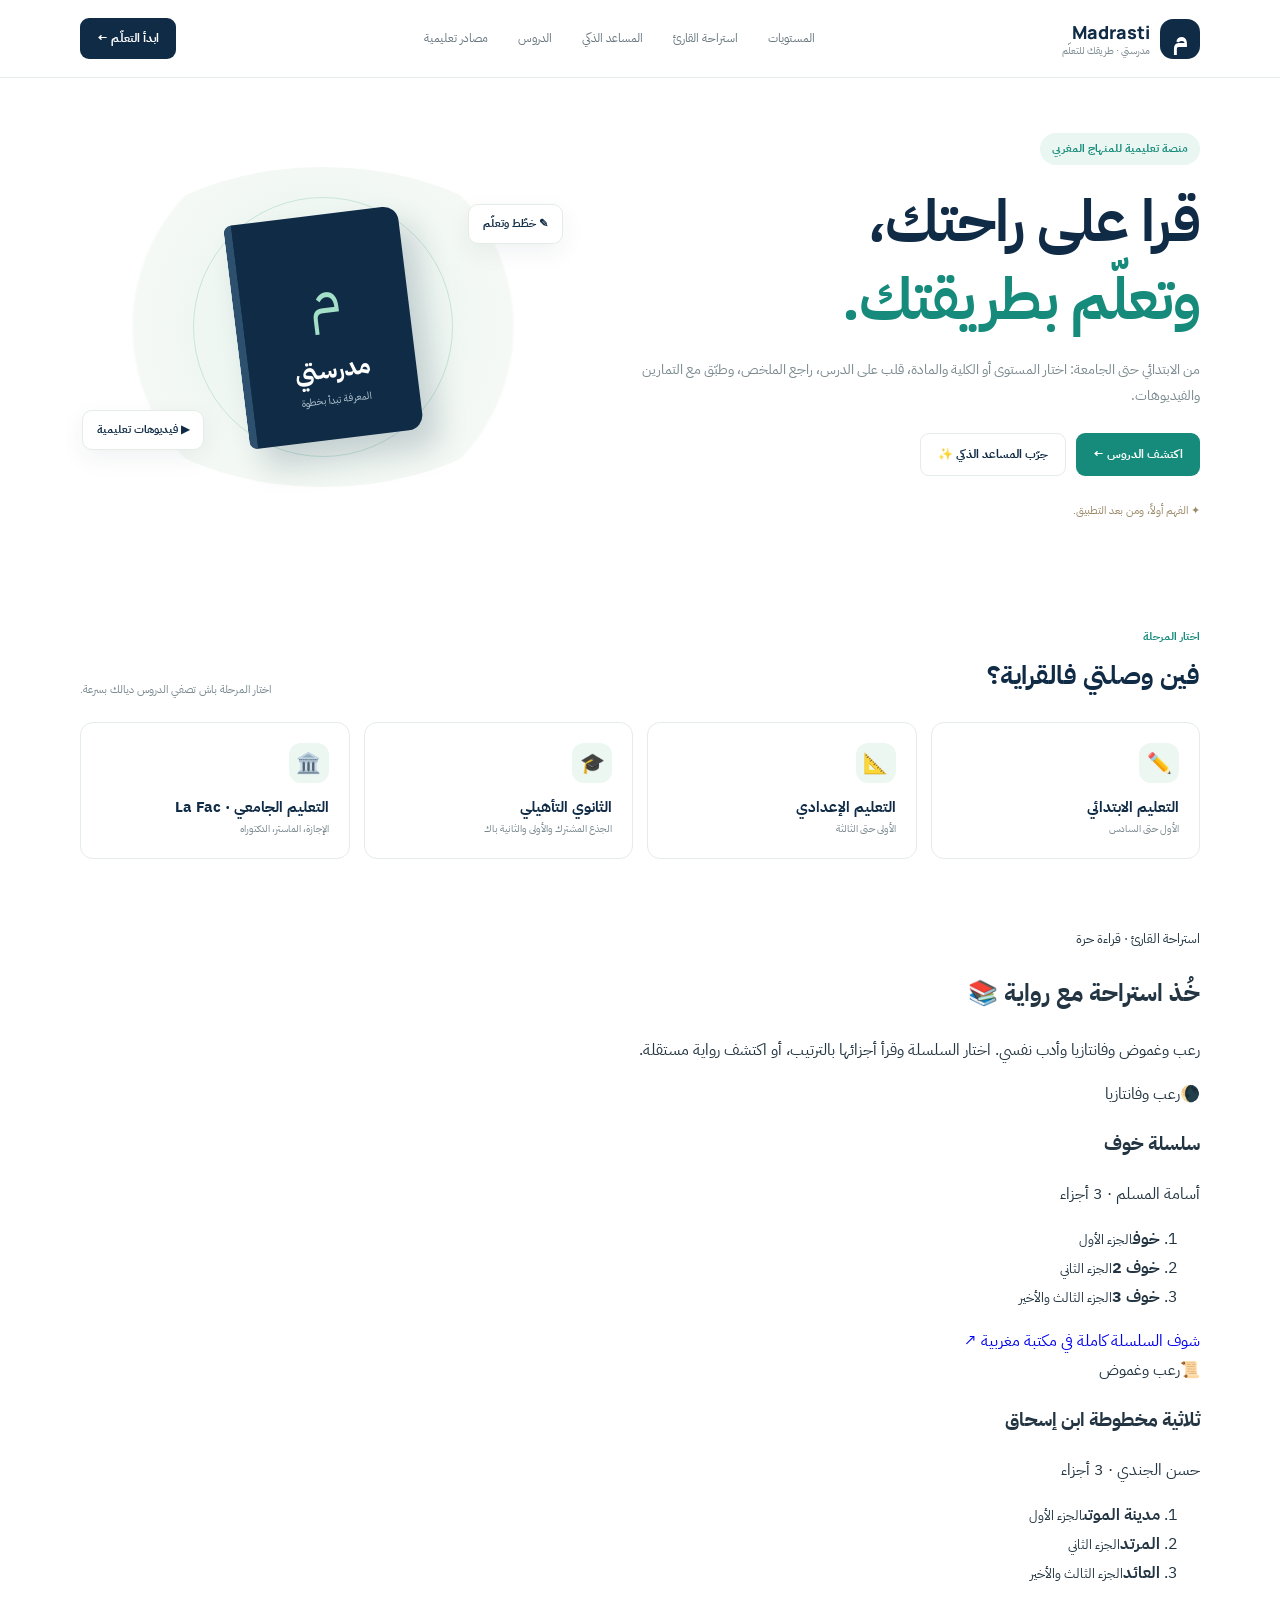
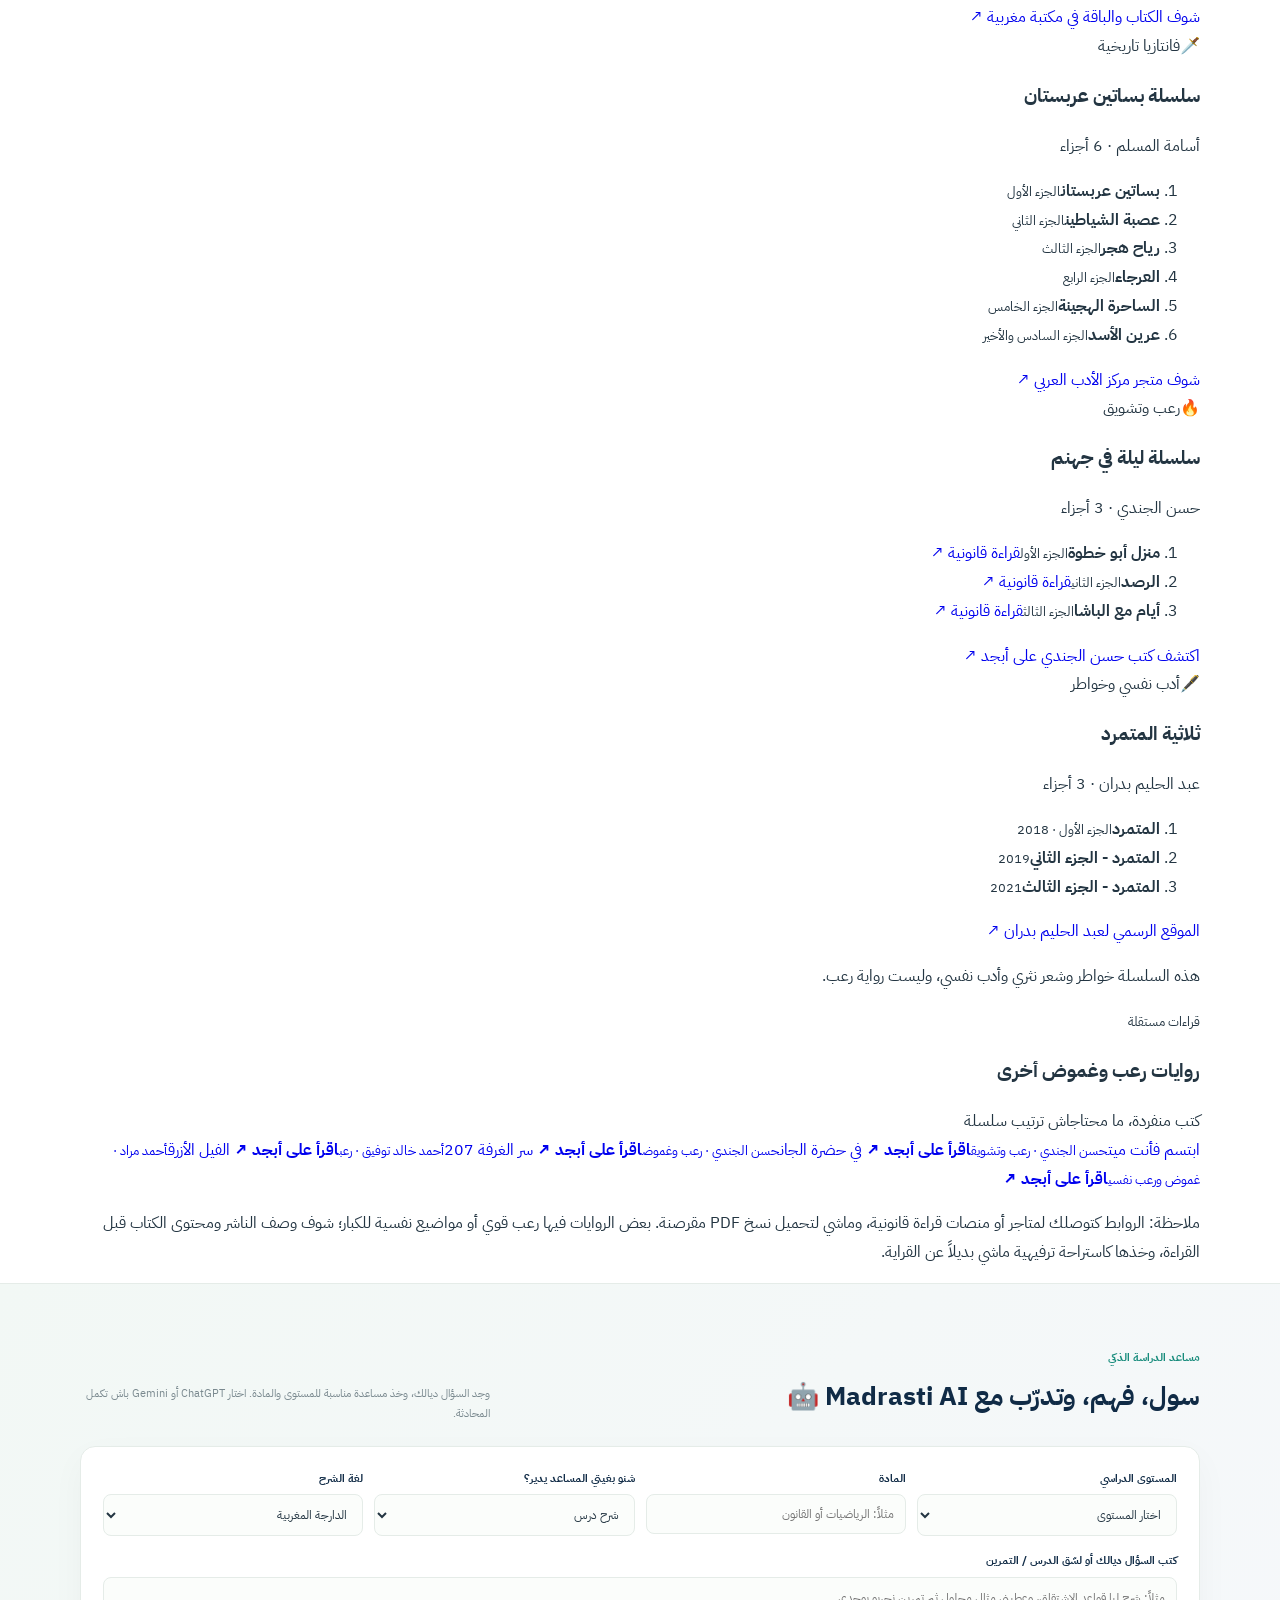
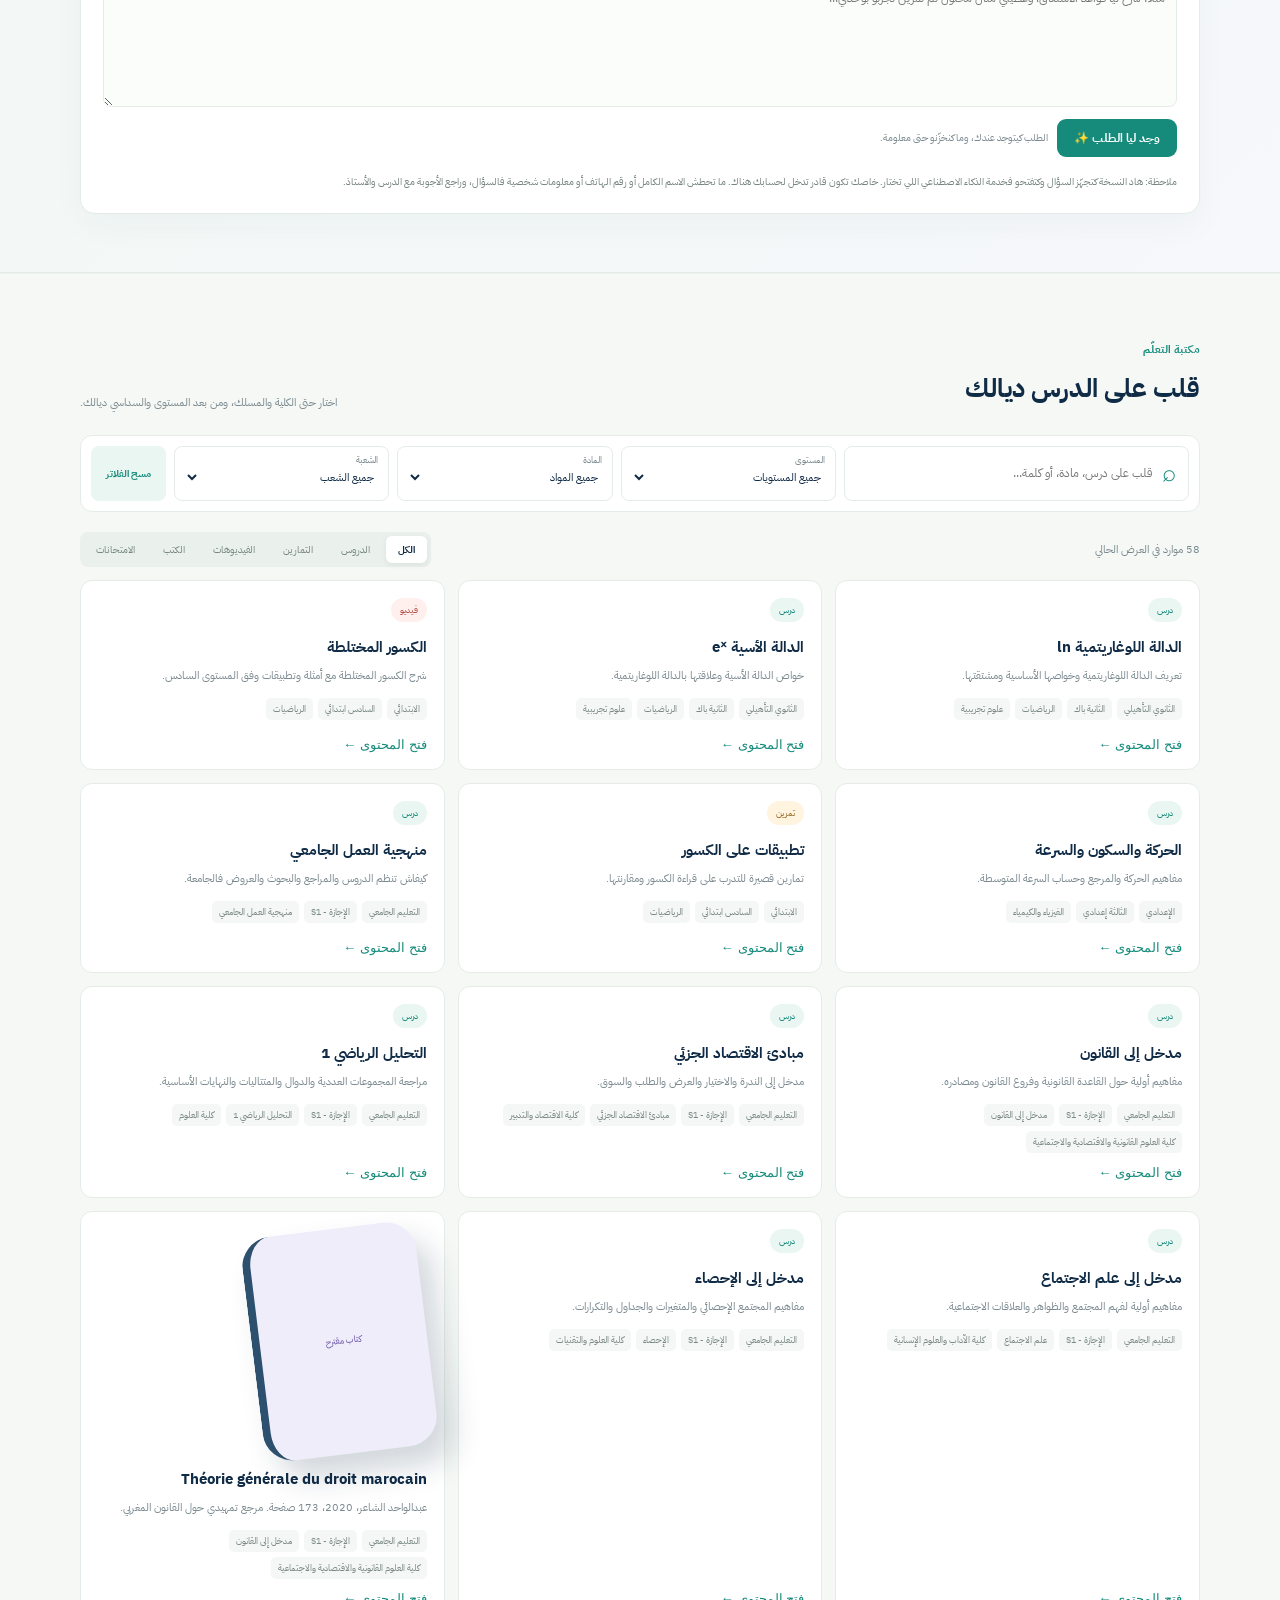
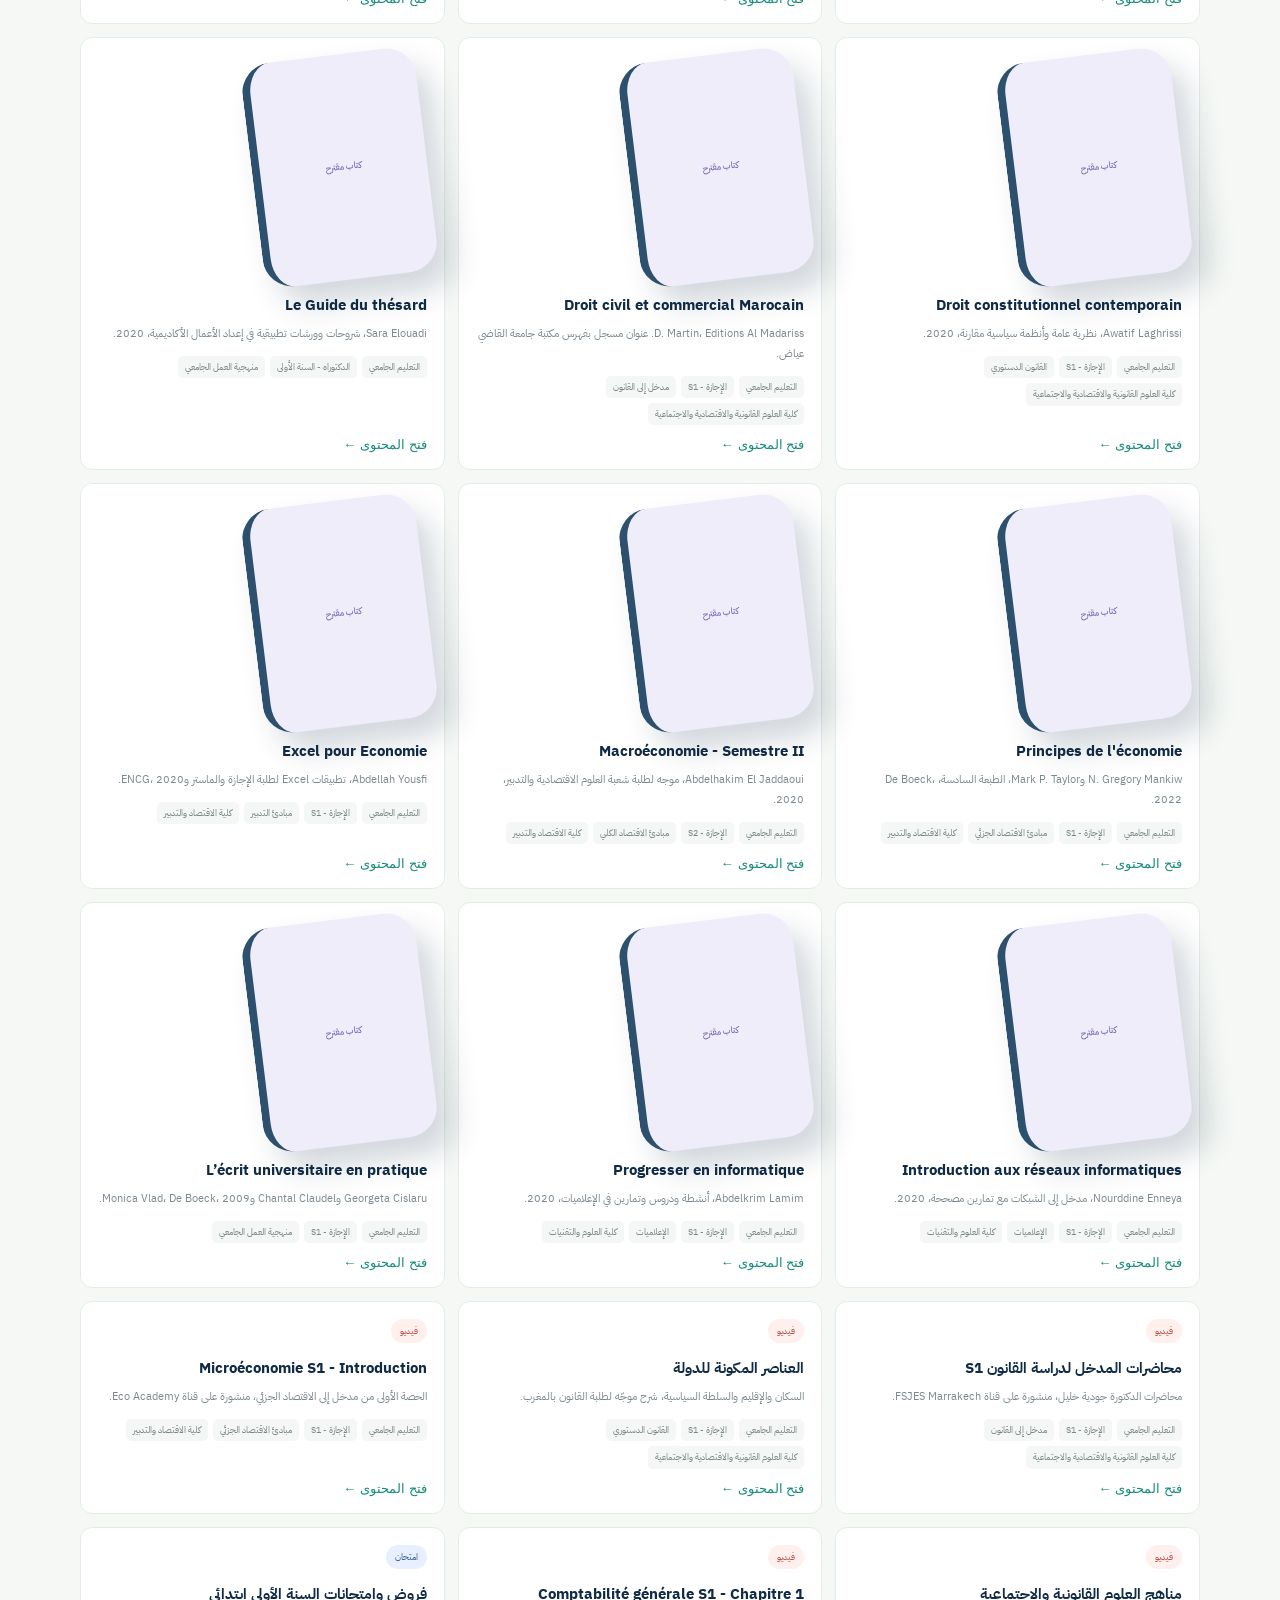
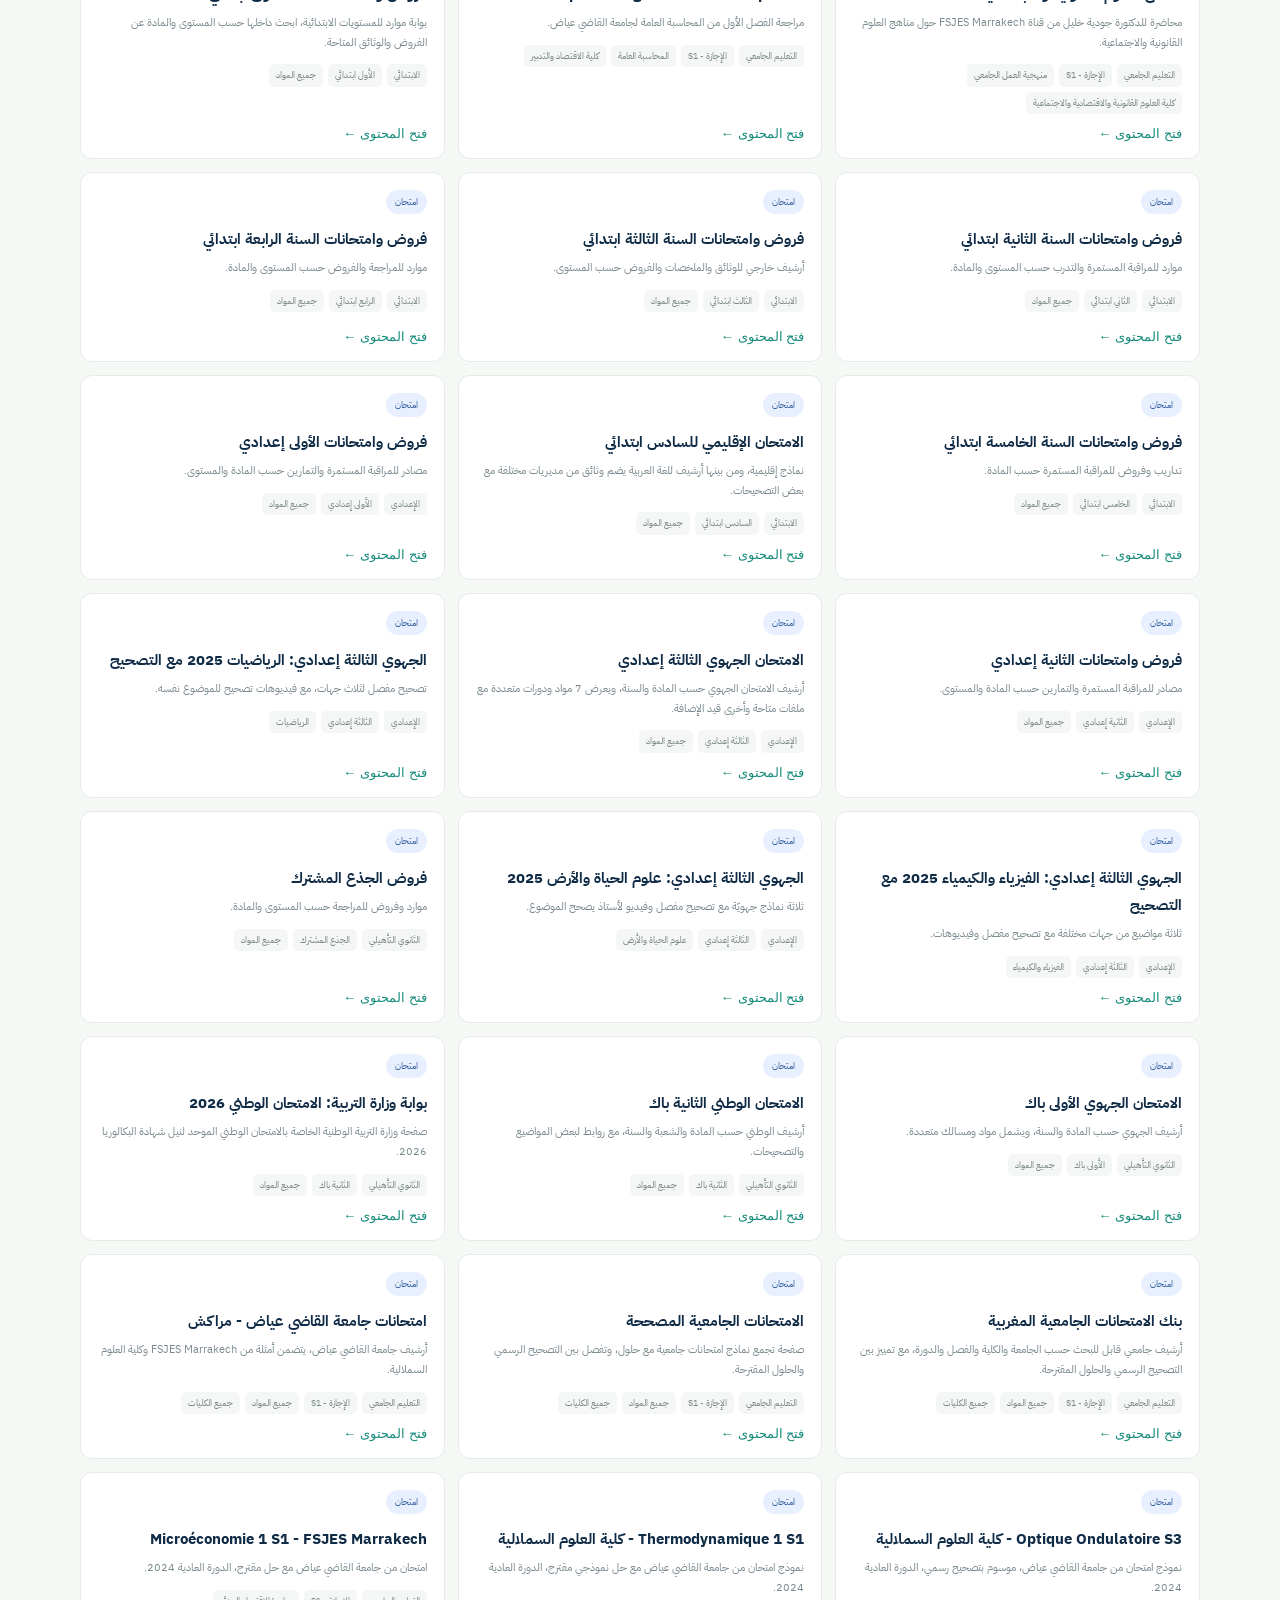
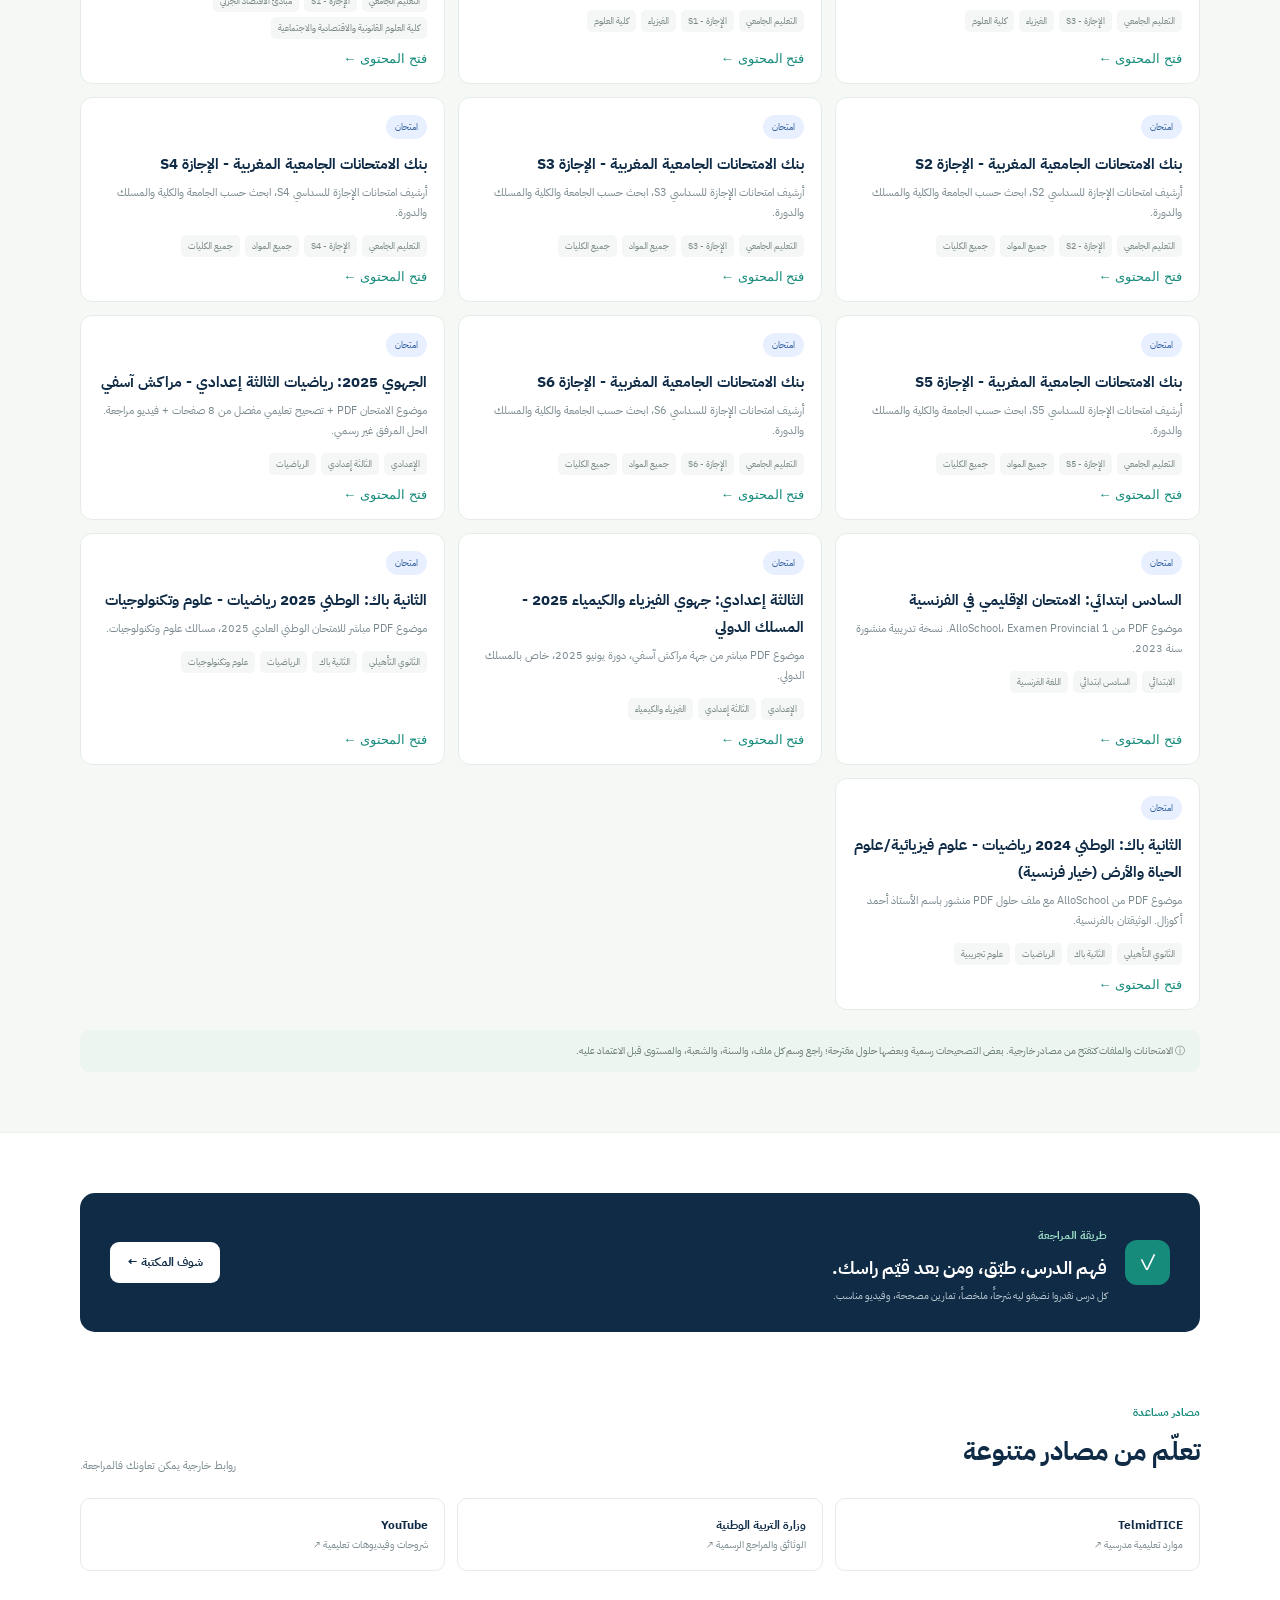
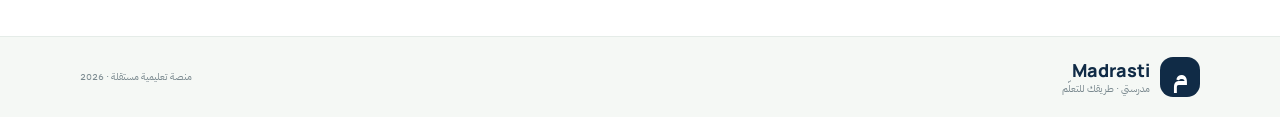
==== commit c3b393e6: "Add leisure reading shelf with horror and fantasy novel series" ====
--- a/index.html
+++ b/index.html
@@ -15,7 +15,7 @@
 <body>
   <header class="header">
     <a class="brand" href="#"><span class="mark">م</span><span><b>Madrasti</b><small>مدرستي · طريقك للتعلّم</small></span></a>
-    <nav><a href="#levels">المستويات</a><a href="#ai">المساعد الذكي</a><a href="#library">الدروس</a><a href="#sources">مصادر تعليمية</a></nav>
+    <nav><a href="#levels">المستويات</a><a href="#novels">استراحة القارئ</a><a href="#ai">المساعد الذكي</a><a href="#library">الدروس</a><a href="#sources">مصادر تعليمية</a></nav>
     <a class="top-button" href="#library">ابدأ التعلّم ←</a>
   </header>
 
@@ -44,6 +44,91 @@
       </div>
     </section>
 
+
+
+    <section class="novels-section" id="novels">
+      <div class="wrap">
+        <div class="novels-heading">
+          <div><small>استراحة القارئ · قراءة حرة</small><h2>خُذ استراحة مع رواية 📚</h2></div>
+          <p>رعب وغموض وفانتازيا وأدب نفسي. اختار السلسلة وقرأ أجزائها بالترتيب، أو اكتشف رواية مستقلة.</p>
+        </div>
+
+        <div class="novel-feature-grid">
+          <article class="novel-series horror">
+            <div class="novel-series-top"><span class="novel-icon">🌘</span><span class="novel-label">رعب وفانتازيا</span></div>
+            <h3>سلسلة خوف</h3>
+            <p class="novel-author">أسامة المسلم · 3 أجزاء</p>
+            <ol class="novel-parts">
+              <li><b>خوف</b><small>الجزء الأول</small></li>
+              <li><b>خوف 2</b><small>الجزء الثاني</small></li>
+              <li><b>خوف 3</b><small>الجزء الثالث والأخير</small></li>
+            </ol>
+            <a class="novel-link" href="https://www.alfokara.com/كتاب/سلسله-خوف" target="_blank" rel="noopener">شوف السلسلة كاملة في مكتبة مغربية ↗</a>
+          </article>
+
+          <article class="novel-series horror">
+            <div class="novel-series-top"><span class="novel-icon">📜</span><span class="novel-label">رعب وغموض</span></div>
+            <h3>ثلاثية مخطوطة ابن إسحاق</h3>
+            <p class="novel-author">حسن الجندي · 3 أجزاء</p>
+            <ol class="novel-parts">
+              <li><b>مدينة الموتى</b><small>الجزء الأول</small></li>
+              <li><b>المرتد</b><small>الجزء الثاني</small></li>
+              <li><b>العائد</b><small>الجزء الثالث والأخير</small></li>
+            </ol>
+            <a class="novel-link" href="https://www.alfokara.com/كتاب/مخطوطه-ابن-اسحاق-1-مدينه-الموتى" target="_blank" rel="noopener">شوف الكتاب والباقة في مكتبة مغربية ↗</a>
+          </article>
+
+          <article class="novel-series fantasy">
+            <div class="novel-series-top"><span class="novel-icon">🗡️</span><span class="novel-label">فانتازيا تاريخية</span></div>
+            <h3>سلسلة بساتين عربستان</h3>
+            <p class="novel-author">أسامة المسلم · 6 أجزاء</p>
+            <ol class="novel-parts">
+              <li><b>بساتين عربستان</b><small>الجزء الأول</small></li>
+              <li><b>عصبة الشياطين</b><small>الجزء الثاني</small></li>
+              <li><b>رياح هجر</b><small>الجزء الثالث</small></li>
+              <li><b>العرجاء</b><small>الجزء الرابع</small></li>
+              <li><b>الساحرة الهجينة</b><small>الجزء الخامس</small></li>
+              <li><b>عرين الأسد</b><small>الجزء السادس والأخير</small></li>
+            </ol>
+            <a class="novel-link" href="https://adab-book.com/ar-ma/" target="_blank" rel="noopener">شوف متجر مركز الأدب العربي ↗</a>
+          </article>
+
+          <article class="novel-series horror">
+            <div class="novel-series-top"><span class="novel-icon">🔥</span><span class="novel-label">رعب وتشويق</span></div>
+            <h3>سلسلة ليلة في جهنم</h3>
+            <p class="novel-author">حسن الجندي · 3 أجزاء</p>
+            <ol class="novel-parts">
+              <li><b>منزل أبو خطوة</b><small>الجزء الأول</small><a href="https://www.abjjad.com/book/2681110537" target="_blank" rel="noopener">قراءة قانونية ↗</a></li>
+              <li><b>الرصد</b><small>الجزء الثاني</small><a href="https://www.abjjad.com/book/2711224320" target="_blank" rel="noopener">قراءة قانونية ↗</a></li>
+              <li><b>أيام مع الباشا</b><small>الجزء الثالث</small><a href="https://www.abjjad.com/book/2737242112" target="_blank" rel="noopener">قراءة قانونية ↗</a></li>
+            </ol>
+            <a class="novel-link" href="https://www.abjjad.com/author/2355298304/hasan-aljundi/books" target="_blank" rel="noopener">اكتشف كتب حسن الجندي على أبجد ↗</a>
+          </article>
+
+          <article class="novel-series reflective">
+            <div class="novel-series-top"><span class="novel-icon">🖋️</span><span class="novel-label">أدب نفسي وخواطر</span></div>
+            <h3>ثلاثية المتمرد</h3>
+            <p class="novel-author">عبد الحليم بدران · 3 أجزاء</p>
+            <ol class="novel-parts">
+              <li><b>المتمرد</b><small>الجزء الأول · 2018</small></li>
+              <li><b>المتمرد - الجزء الثاني</b><small>2019</small></li>
+              <li><b>المتمرد - الجزء الثالث</b><small>2021</small></li>
+            </ol>
+            <a class="novel-link" href="https://www.elmoutmred.com/AR/" target="_blank" rel="noopener">الموقع الرسمي لعبد الحليم بدران ↗</a>
+            <p class="novel-note">هذه السلسلة خواطر وشعر نثري وأدب نفسي، وليست رواية رعب.</p>
+          </article>
+        </div>
+
+        <div class="novel-subheading"><div><small>قراءات مستقلة</small><h3>روايات رعب وغموض أخرى</h3></div><span>كتب منفردة، ما محتاجاش ترتيب سلسلة</span></div>
+        <div class="novel-single-grid">
+          <a class="novel-single" href="https://www.abjjad.com/book/2605416455" target="_blank" rel="noopener"><span>ابتسم فأنت ميت</span><small>حسن الجندي · رعب وتشويق</small><b>اقرأ على أبجد ↗</b></a>
+          <a class="novel-single" href="https://www.abjjad.com/book/1034086056009" target="_blank" rel="noopener"><span>في حضرة الجان</span><small>حسن الجندي · رعب وغموض</small><b>اقرأ على أبجد ↗</b></a>
+          <a class="novel-single" href="https://www.abjjad.com/book/15445981" target="_blank" rel="noopener"><span>سر الغرفة 207</span><small>أحمد خالد توفيق · رعب</small><b>اقرأ على أبجد ↗</b></a>
+          <a class="novel-single" href="https://www.abjjad.com/book/2022309888" target="_blank" rel="noopener"><span>الفيل الأزرق</span><small>أحمد مراد · غموض ورعب نفسي</small><b>اقرأ على أبجد ↗</b></a>
+        </div>
+        <p class="novel-notice">ملاحظة: الروابط كتوصلك لمتاجر أو منصات قراءة قانونية، وماشي لتحميل نسخ PDF مقرصنة. بعض الروايات فيها رعب قوي أو مواضيع نفسية للكبار؛ شوف وصف الناشر ومحتوى الكتاب قبل القراءة، وخذها كاستراحة ترفيهية ماشي بديلاً عن القراية.</p>
+      </div>
+    </section>
 
     <section class="ai-section" id="ai">
       <div class="wrap">
--- a/style.css
+++ b/style.css
@@ -1,2 +1,23 @@
 :root{--navy:#102b46;--teal:#168b7b;--gold:#d6aa64;--ink:#233542;--muted:#7a898f;--line:#e5ece8;--pale:#f5f8f5}*{box-sizing:border-box}html{scroll-behavior:smooth}body{margin:0;color:var(--ink);font-family:"IBM Plex Sans Arabic",Tahoma,sans-serif;line-height:1.8}a{text-decoration:none}.wrap{width:min(1120px,calc(100% - 40px));margin:auto}.header{height:78px;padding:0 max(20px,calc((100% - 1120px)/2));display:flex;align-items:center;justify-content:space-between;border-bottom:1px solid var(--line);position:sticky;top:0;background:#ffffffed;backdrop-filter:blur(12px);z-index:10}.brand{display:flex;gap:10px;align-items:center;color:var(--navy)}.mark{width:40px;height:40px;border-radius:13px;background:var(--navy);color:white;display:grid;place-items:center;font-size:24px;font-weight:700}.brand b{display:block;font:800 18px Manrope,sans-serif}.brand small{display:block;font-size:10px;color:var(--muted);line-height:1.4}.header nav{display:flex;gap:30px}.header nav a{font-size:12px;color:#66767c}.header nav a:hover{color:var(--teal)}.top-button,.button{border-radius:9px;padding:10px 17px;font-weight:700;font-size:12px}.top-button{background:var(--navy);color:white}.hero{min-height:450px;display:grid;grid-template-columns:1.1fr .9fr;align-items:center;gap:40px;padding-block:55px}.eyebrow{display:inline-block;padding:6px 12px;border-radius:40px;background:#eaf6f1;color:var(--teal);font-size:11px;font-weight:700}.hero h1{font-size:clamp(38px,5vw,58px);line-height:1.35;letter-spacing:-1px;color:var(--navy);margin:18px 0}.hero h1 em{font-style:normal;color:var(--teal)}.hero-copy>p{max-width:560px;color:var(--muted);font-size:14px}.actions{display:flex;gap:10px;margin-top:25px}.button{display:inline-flex;align-items:center;justify-content:center;cursor:pointer;font-family:inherit;border:0}.primary{background:var(--teal);color:white}.secondary{border:1px solid var(--line);background:white;color:var(--navy)}.tip{font-size:11px;color:#9b8a69;margin-top:25px}.hero-visual{height:320px;position:relative;display:grid;place-items:center;background:radial-gradient(circle,#e5f3ed 0,#f5f9f5 65%,white 66%);border-radius:50%}.circle{width:260px;height:260px;border:1px solid #c8e5d8;border-radius:50%;position:absolute}.book{height:225px;width:175px;background:var(--navy);border-radius:8px 15px 15px 8px;box-shadow:14px 20px 30px #102b4630;display:flex;flex-direction:column;align-items:center;justify-content:center;color:white;transform:rotate(-7deg);border-left:8px solid #2c506d}.book span{font-size:58px;color:#a4dfc8}.book b{font-size:24px}.book small{color:#b7c9d3;font-size:10px}.float{position:absolute;background:white;padding:9px 14px;border:1px solid var(--line);border-radius:10px;box-shadow:0 8px 25px #102b4610;font-size:11px;font-weight:700;color:var(--navy)}.one{top:37px;right:3px}.two{bottom:37px;left:2px}.section-title{display:flex;justify-content:space-between;align-items:end;gap:25px;margin-bottom:22px}.section-title small,.banner small{color:var(--teal);font-weight:700;font-size:11px}.section-title h2{margin:3px 0 0;font-size:26px;color:var(--navy)}.section-title p{max-width:400px;color:var(--muted);font-size:11px;margin:0}.levels{padding-block:45px 65px}.level-grid{display:grid;grid-template-columns:repeat(4,1fr);gap:14px}.level-card{background:white;border:1px solid var(--line);border-radius:13px;padding:20px;text-align:right;cursor:pointer;font-family:inherit;transition:.2s}.level-card:hover{transform:translateY(-3px);border-color:#a8d6c4;box-shadow:0 12px 30px #102b4610}.level-card>span{display:grid;place-items:center;width:40px;height:40px;border-radius:12px;background:#edf7f2;font-size:20px}.level-card b{display:block;margin-top:13px;color:var(--navy);font-size:15px}.level-card small{color:var(--muted);font-size:10px}.library{padding:60px 0;background:var(--pale);border-block:1px solid #edf1ed}.filters{display:grid;grid-template-columns:1.6fr 1fr 1fr 1fr auto;gap:8px;background:white;padding:10px;border:1px solid var(--line);border-radius:12px}.filters label{font-size:9px;color:var(--muted);border:1px solid var(--line);padding:5px 10px;border-radius:8px;min-width:0}.filters select,.filters input{display:block;width:100%;border:0;outline:0;background:white;font-family:inherit;color:var(--navy);font-size:11px}.filters .search{display:flex;align-items:center;gap:8px;font-size:24px;color:var(--teal);padding-inline:12px}.search input{font-size:12px}.reset{border:0;border-radius:8px;background:#eaf6f1;color:var(--teal);padding:0 15px;font-family:inherit;font-size:10px;font-weight:700;cursor:pointer}.list-tools{display:flex;justify-content:space-between;align-items:center;margin:20px 0 13px;color:var(--muted);font-size:11px}.tabs{display:flex;gap:4px;padding:4px;background:#eaf0ec;border-radius:8px}.tab{border:0;background:none;padding:6px 12px;border-radius:6px;color:#778681;font-family:inherit;font-size:10px;cursor:pointer}.tab.active{background:white;color:var(--navy);font-weight:700;box-shadow:0 2px 6px #102b4610}.cards{display:grid;grid-template-columns:repeat(3,1fr);gap:13px}.card{background:white;border:1px solid var(--line);border-radius:12px;padding:17px;min-height:190px;display:flex;flex-direction:column}.badge{align-self:flex-start;background:#eaf6f1;color:var(--teal);font-size:9px;padding:4px 9px;border-radius:30px}.badge.exercise{background:#fff4df;color:#986d2c}.badge.video{background:#fff0ee;color:#bb5149}.badge.book{background:#f0edfb;color:#6650a4}.badge.exam{background:#e8f0ff;color:#315e9c}.card h3{font-size:15px;color:var(--navy);margin:12px 0 5px}.card p{font-size:11px;color:var(--muted);margin:0}.meta{display:flex;flex-wrap:wrap;gap:5px;margin-top:12px}.meta span{font-size:9px;background:#f4f7f5;border-radius:5px;padding:3px 7px;color:#7b8985}.open-card{margin-top:auto;padding:12px 0 0;border:0;background:none;text-align:right;color:var(--teal);font:700 11px inherit;cursor:pointer}.empty{text-align:center;padding:45px;color:var(--muted)}.notice{background:#edf5f0;padding:12px 15px;border-radius:9px;font-size:10px;color:#697c72;margin:20px 0 0}.banner{margin-block:60px;background:var(--navy);border-radius:15px;padding:27px 30px;display:flex;align-items:center;gap:18px;color:white}.check{display:grid;place-items:center;width:45px;height:45px;border-radius:12px;background:var(--teal);font-size:22px}.banner div{flex:1}.banner small{color:#9cddc7}.banner h2{font-size:18px;margin:3px 0}.banner p{font-size:10px;color:#bdcbd3;margin:0}.light{background:white;color:var(--navy);white-space:nowrap}.sources{padding:5px 0 65px}.source-grid{display:grid;grid-template-columns:repeat(3,1fr);gap:12px}.source-grid a{padding:16px;border:1px solid var(--line);border-radius:10px;color:var(--navy)}.source-grid a b,.source-grid a span{display:block}.source-grid a b{font-size:12px}.source-grid a span{font-size:10px;color:var(--muted)}footer{background:#f5f8f5;border-top:1px solid var(--line)}.footer-inner{min-height:80px;display:flex;align-items:center;justify-content:space-between}.footer-inner>span{font-size:10px;color:var(--muted)}.overlay{position:fixed;inset:0;z-index:20;background:#091c2dcc;display:grid;place-items:center;padding:18px}.overlay[hidden]{display:none}.modal{background:white;border-radius:15px;width:min(740px,100%);max-height:90vh;overflow:auto;padding:28px;position:relative}.close{position:absolute;top:12px;left:15px;border:0;border-radius:8px;width:32px;height:32px;background:#eef3f0;font-size:22px;cursor:pointer}.chips{display:flex;gap:7px}.chips span{background:#eaf6f1;color:var(--teal);font-size:10px;padding:4px 9px;border-radius:20px}.modal h2{color:var(--navy);font-size:23px;margin:14px 0 3px}.muted{font-size:11px;color:var(--muted)}.lesson-body{background:#f7f9f7;border:1px solid var(--line);border-radius:10px;padding:17px;font-size:12px;line-height:2}.lesson-body h3{color:var(--navy);font-size:14px;margin:0 0 5px}.lesson-body ul{padding-right:20px;margin:5px 0}.formula{direction:ltr;display:inline-block;background:white;color:var(--teal);border-radius:5px;padding:1px 7px;font-family:Manrope,sans-serif}.video-frame{width:100%;aspect-ratio:16/9;border:0;border-radius:10px;margin-top:14px}.modal-actions{display:flex;gap:8px;margin-top:15px}.modal-actions button{font-family:inherit}@media(max-width:850px){.filters{grid-template-columns:1fr 1fr 1fr}.filters .search{grid-column:1/-1}.reset{padding:10px}.cards{grid-template-columns:repeat(2,1fr)}}@media(max-width:600px){.header{height:68px;padding:0 14px}.header nav{display:none}.top-button{font-size:10px;padding:8px}.wrap{width:calc(100% - 28px)}.hero{grid-template-columns:1fr;padding-block:38px 25px;gap:5px}.hero h1{font-size:39px}.hero-copy>p{font-size:12px}.hero-visual{height:260px}.book{transform:scale(.8) rotate(-7deg)}.one{top:20px}.two{bottom:20px}.section-title{display:block}.section-title p{margin-top:8px}.level-grid,.source-grid{grid-template-columns:1fr}.levels{padding-block:32px 45px}.library{padding:40px 0}.filters{grid-template-columns:1fr 1fr}.filters .search,.reset{grid-column:1/-1}.list-tools{align-items:flex-start;gap:10px;flex-direction:column}.tabs{width:100%;justify-content:space-between}.tab{flex:1;padding:7px 3px}.cards{grid-template-columns:1fr}.banner{margin-block:40px;padding:20px;flex-wrap:wrap}.banner h2{font-size:15px}.banner .light{margin-right:60px}.footer-inner{padding-block:15px;gap:12px;flex-wrap:wrap}.footer-inner>span{width:100%}.modal{padding:25px 16px}.modal h2{font-size:19px}.modal-actions{flex-wrap:wrap}}
 .modal-actions a[hidden]{display:none}
+
+.ai-section{padding:58px 0;background:linear-gradient(135deg,#f2f8f5,#f6f8fb);border-block:1px solid var(--line)}
+.ai-heading{display:flex;justify-content:space-between;align-items:end;gap:25px;margin-bottom:22px}
+.ai-heading small{color:var(--teal);font-size:11px;font-weight:700}
+.ai-heading h2{font-size:26px;color:var(--navy);margin:3px 0}
+.ai-heading p{max-width:410px;margin:0;color:var(--muted);font-size:11px}
+.ai-panel{background:#fff;border:1px solid var(--line);border-radius:15px;padding:22px;box-shadow:0 12px 34px #102b4609}
+.ai-form{display:grid;grid-template-columns:repeat(4,minmax(0,1fr));gap:11px}
+.ai-form label,.ai-question-label,.ai-prompt-wrap label{display:block;font-size:11px;color:var(--navy);font-weight:700}
+.ai-form select,.ai-form input,.ai-question-label textarea,.ai-prompt-wrap textarea{display:block;width:100%;margin-top:6px;border:1px solid var(--line);border-radius:8px;padding:10px 11px;background:#fbfdfb;color:var(--ink);font:12px "IBM Plex Sans Arabic",Tahoma,sans-serif;outline:none}
+.ai-form select:focus,.ai-form input:focus,.ai-question-label textarea:focus,.ai-prompt-wrap textarea:focus{border-color:#80bca9;box-shadow:0 0 0 3px #168b7b14}
+.ai-question-label{margin-top:15px}
+.ai-question-label textarea,.ai-prompt-wrap textarea{resize:vertical;line-height:1.8}
+.ai-actions,.ai-provider-actions{display:flex;align-items:center;gap:9px;flex-wrap:wrap;margin-top:12px}
+.ai-status{font-size:10px;color:var(--muted)}
+.ai-prompt-wrap{margin-top:17px;padding-top:16px;border-top:1px solid var(--line)}
+.ai-prompt-wrap[hidden]{display:none}
+.ai-provider-actions a,.ai-provider-actions button{font-family:inherit}
+.ai-note{margin:16px 0 0;color:#75847e;font-size:10px}
+@media(max-width:850px){.ai-form{grid-template-columns:1fr 1fr}}
+@media(max-width:600px){.ai-section{padding:40px 0}.ai-heading{display:block}.ai-heading p{margin-top:8px}.ai-heading h2{font-size:21px}.ai-panel{padding:15px}.ai-form{grid-template-columns:1fr}.ai-provider-actions{align-items:stretch}.ai-provider-actions a,.ai-provider-actions button{flex:1}}
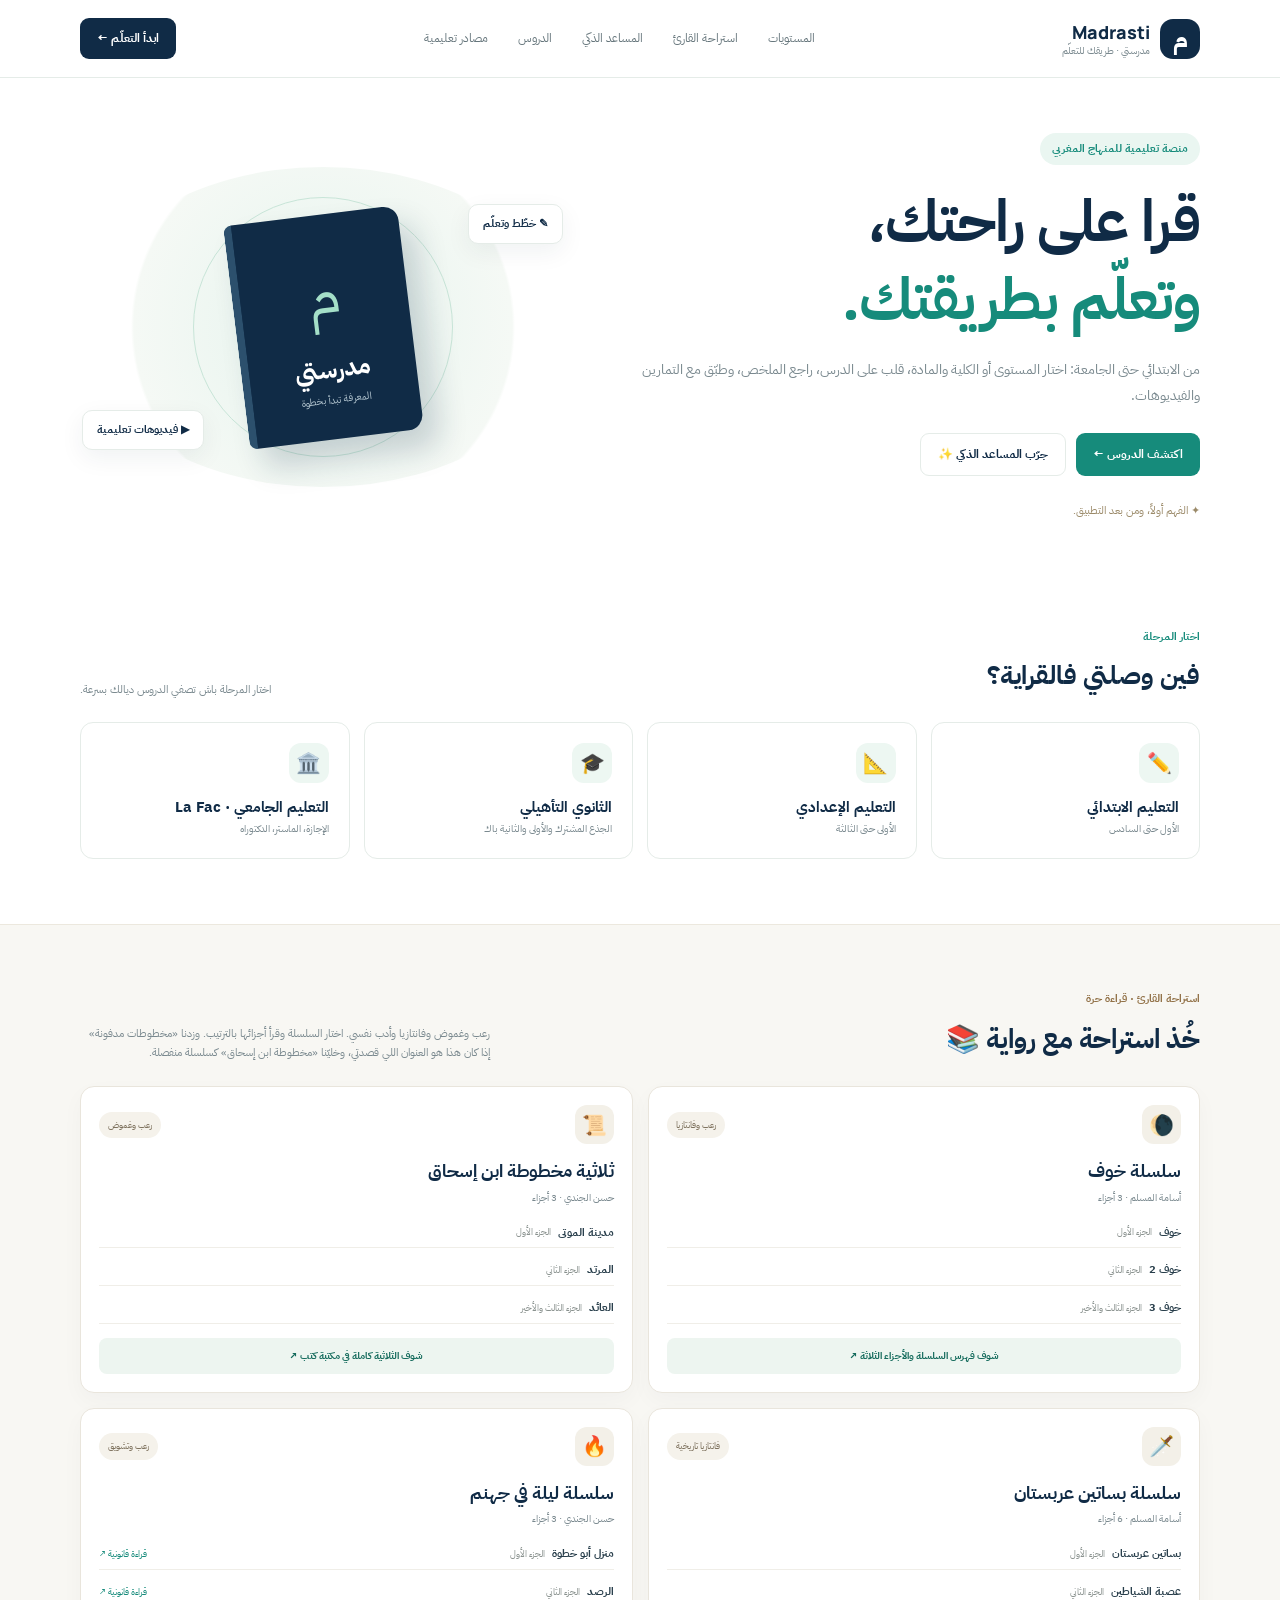
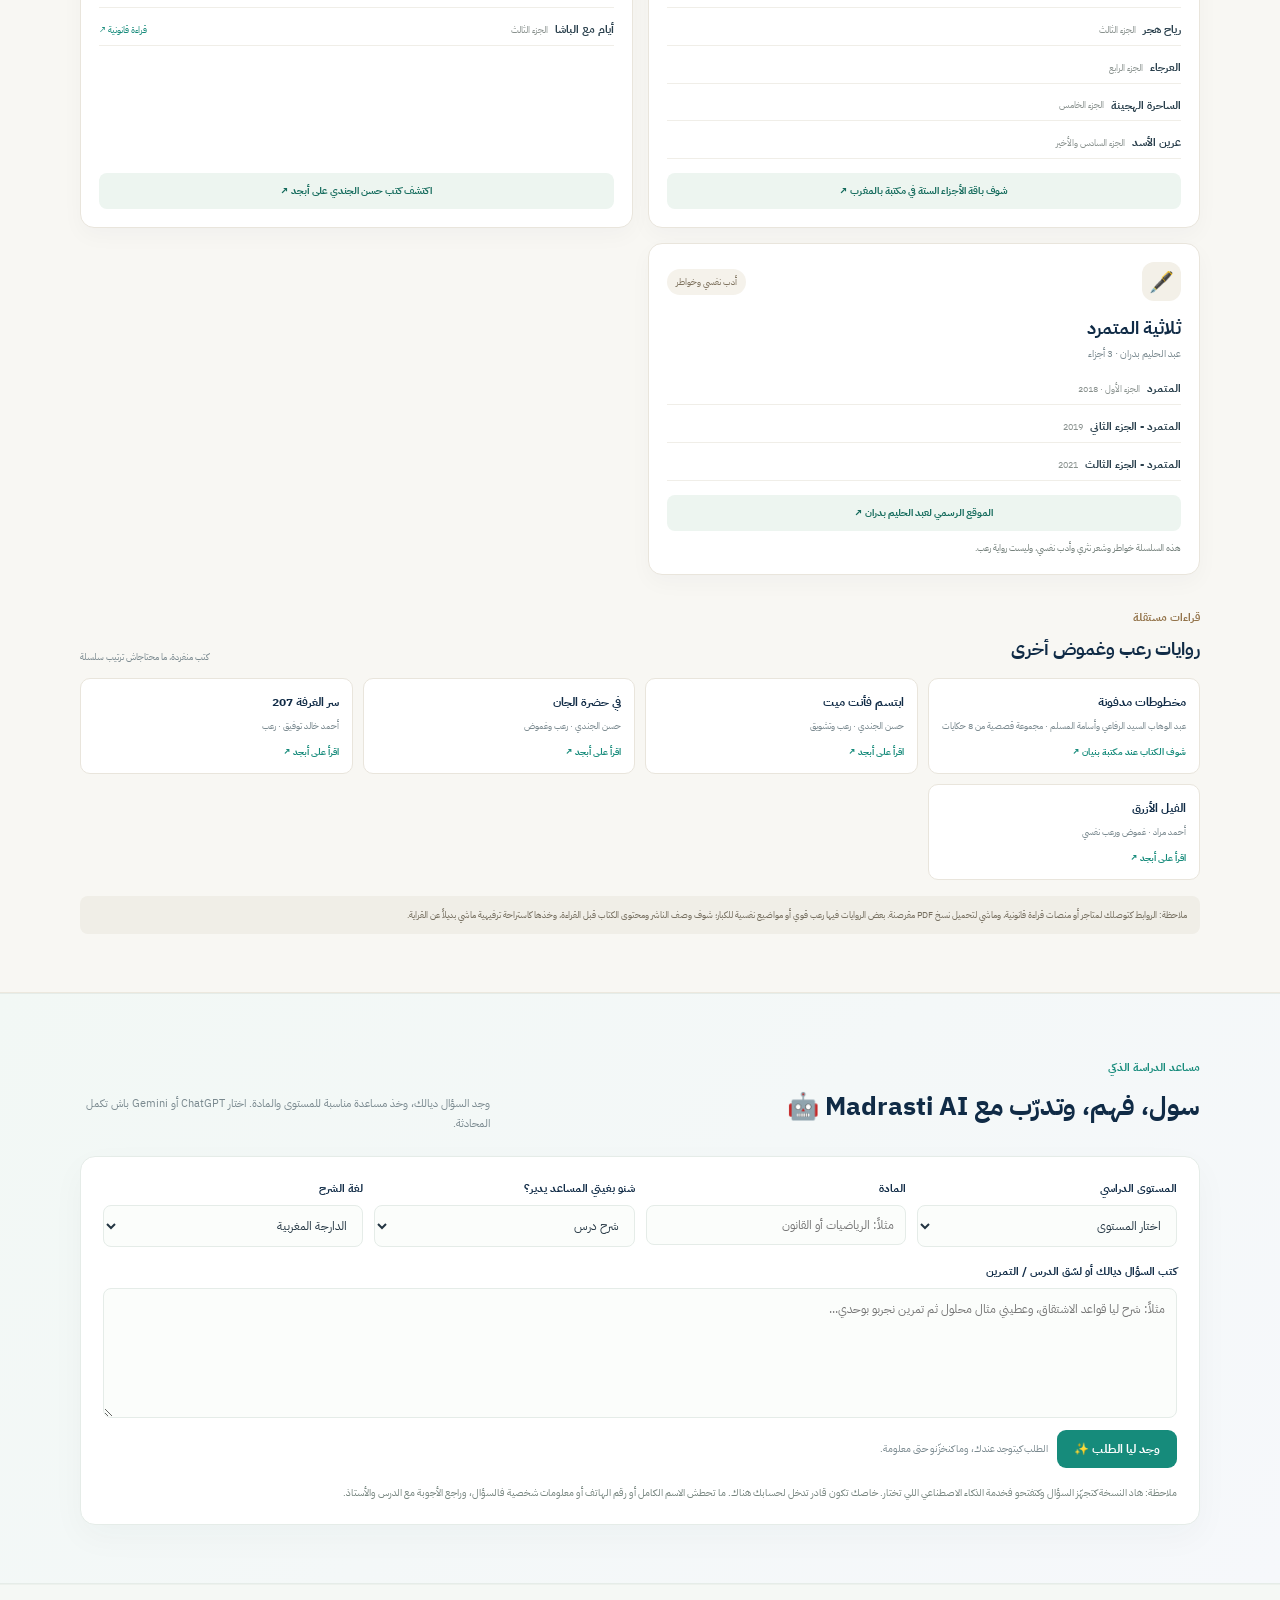
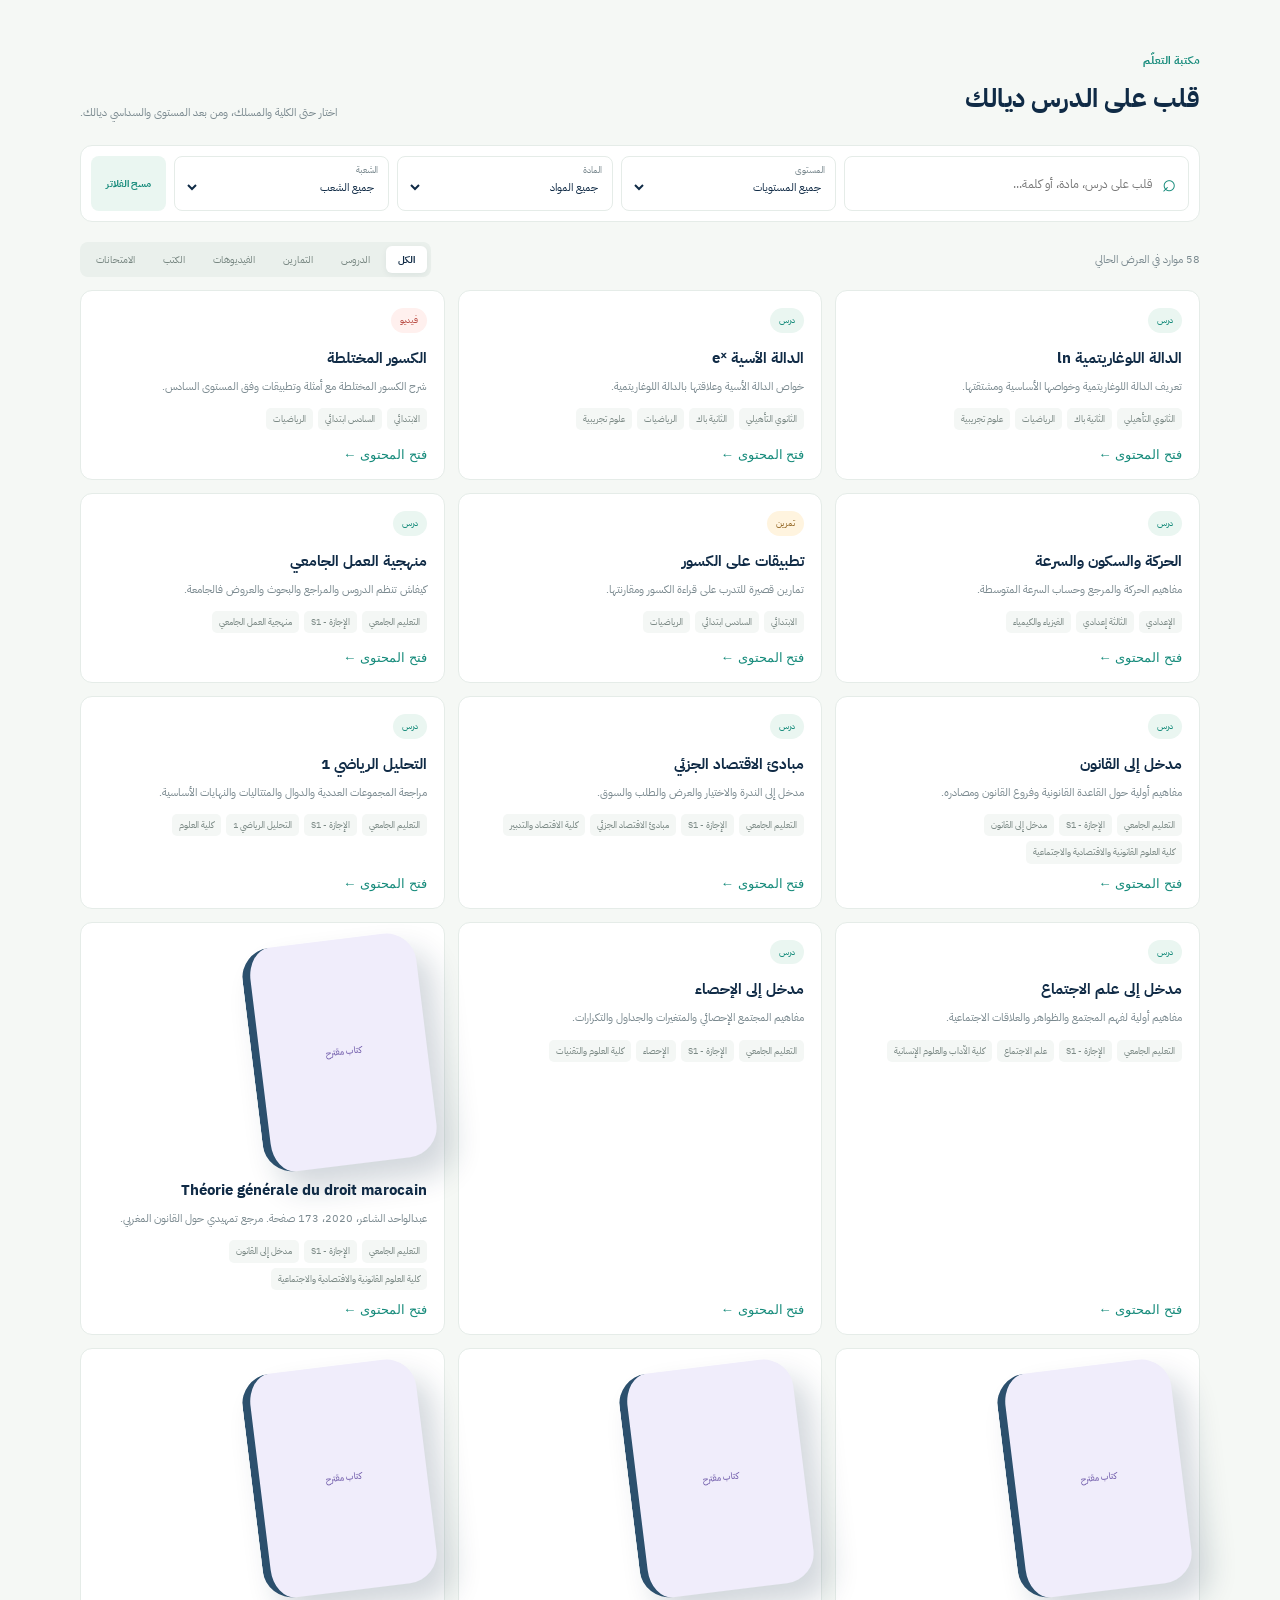
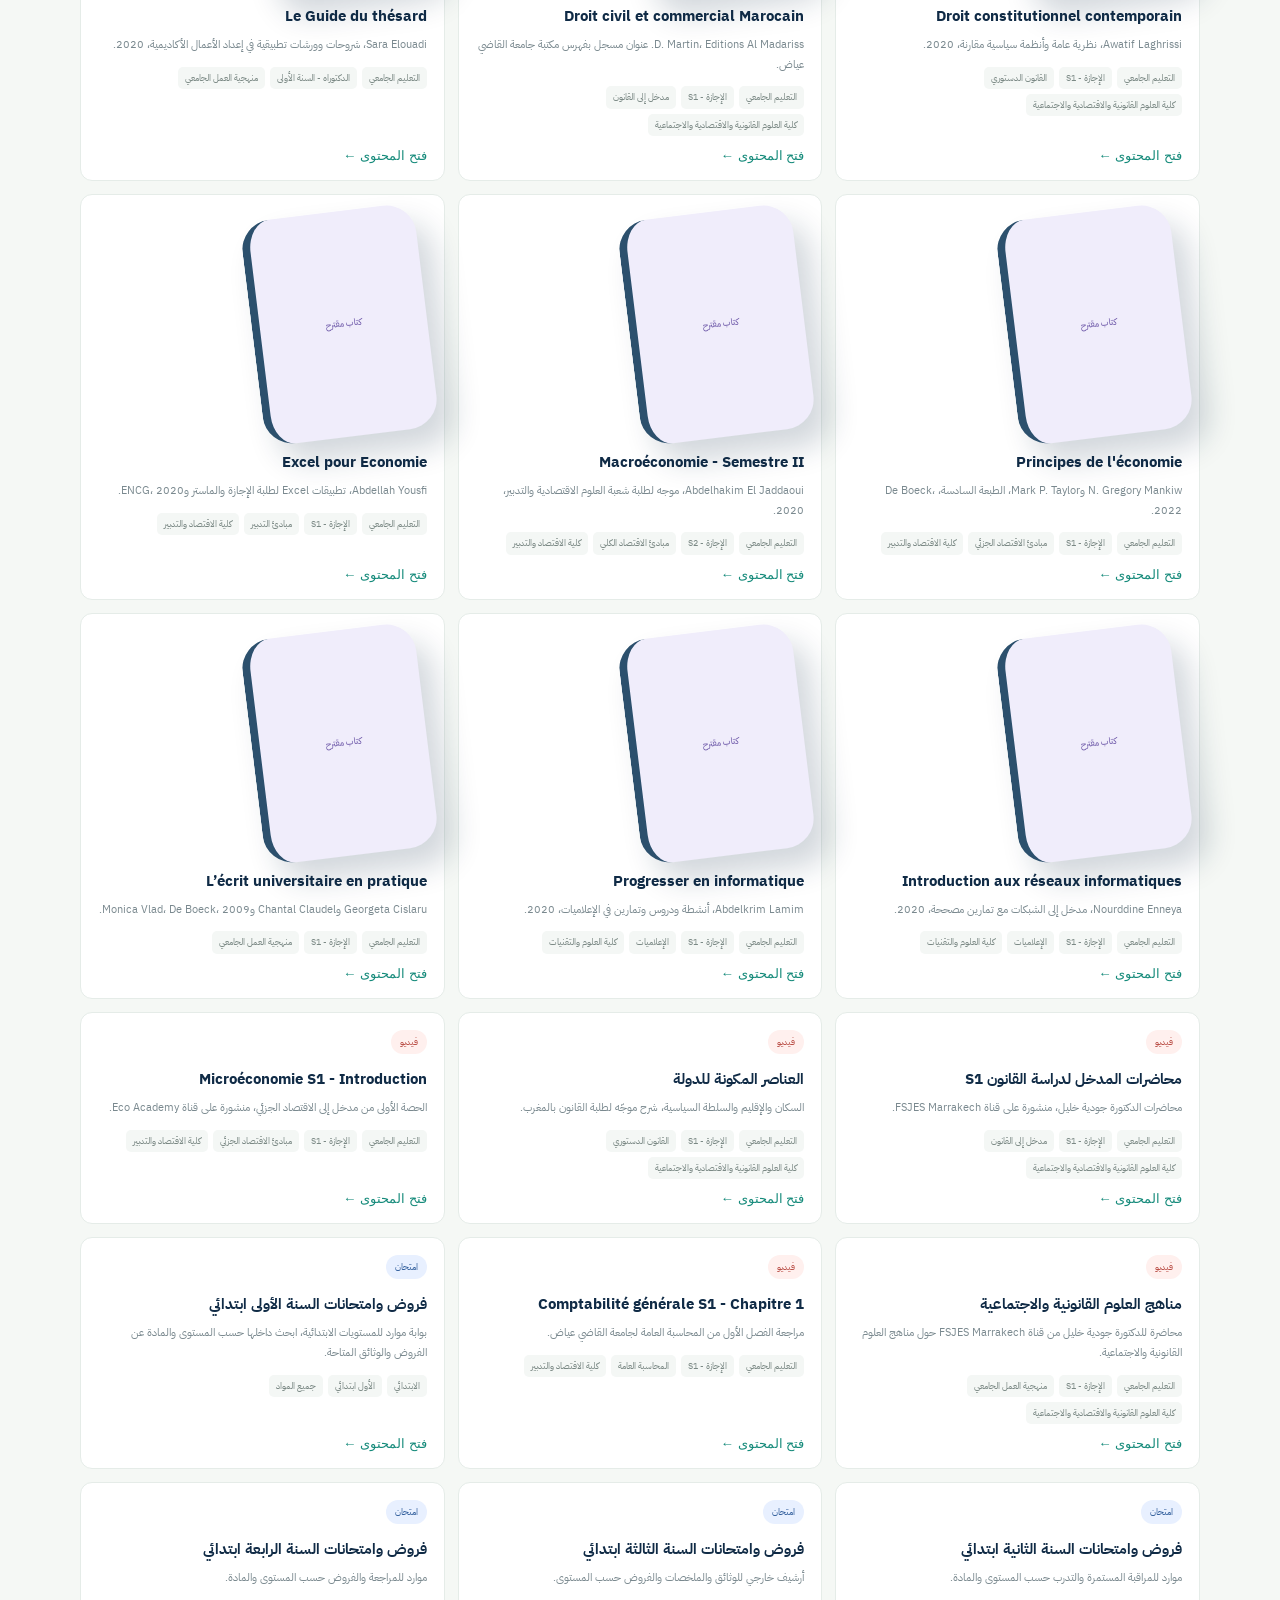
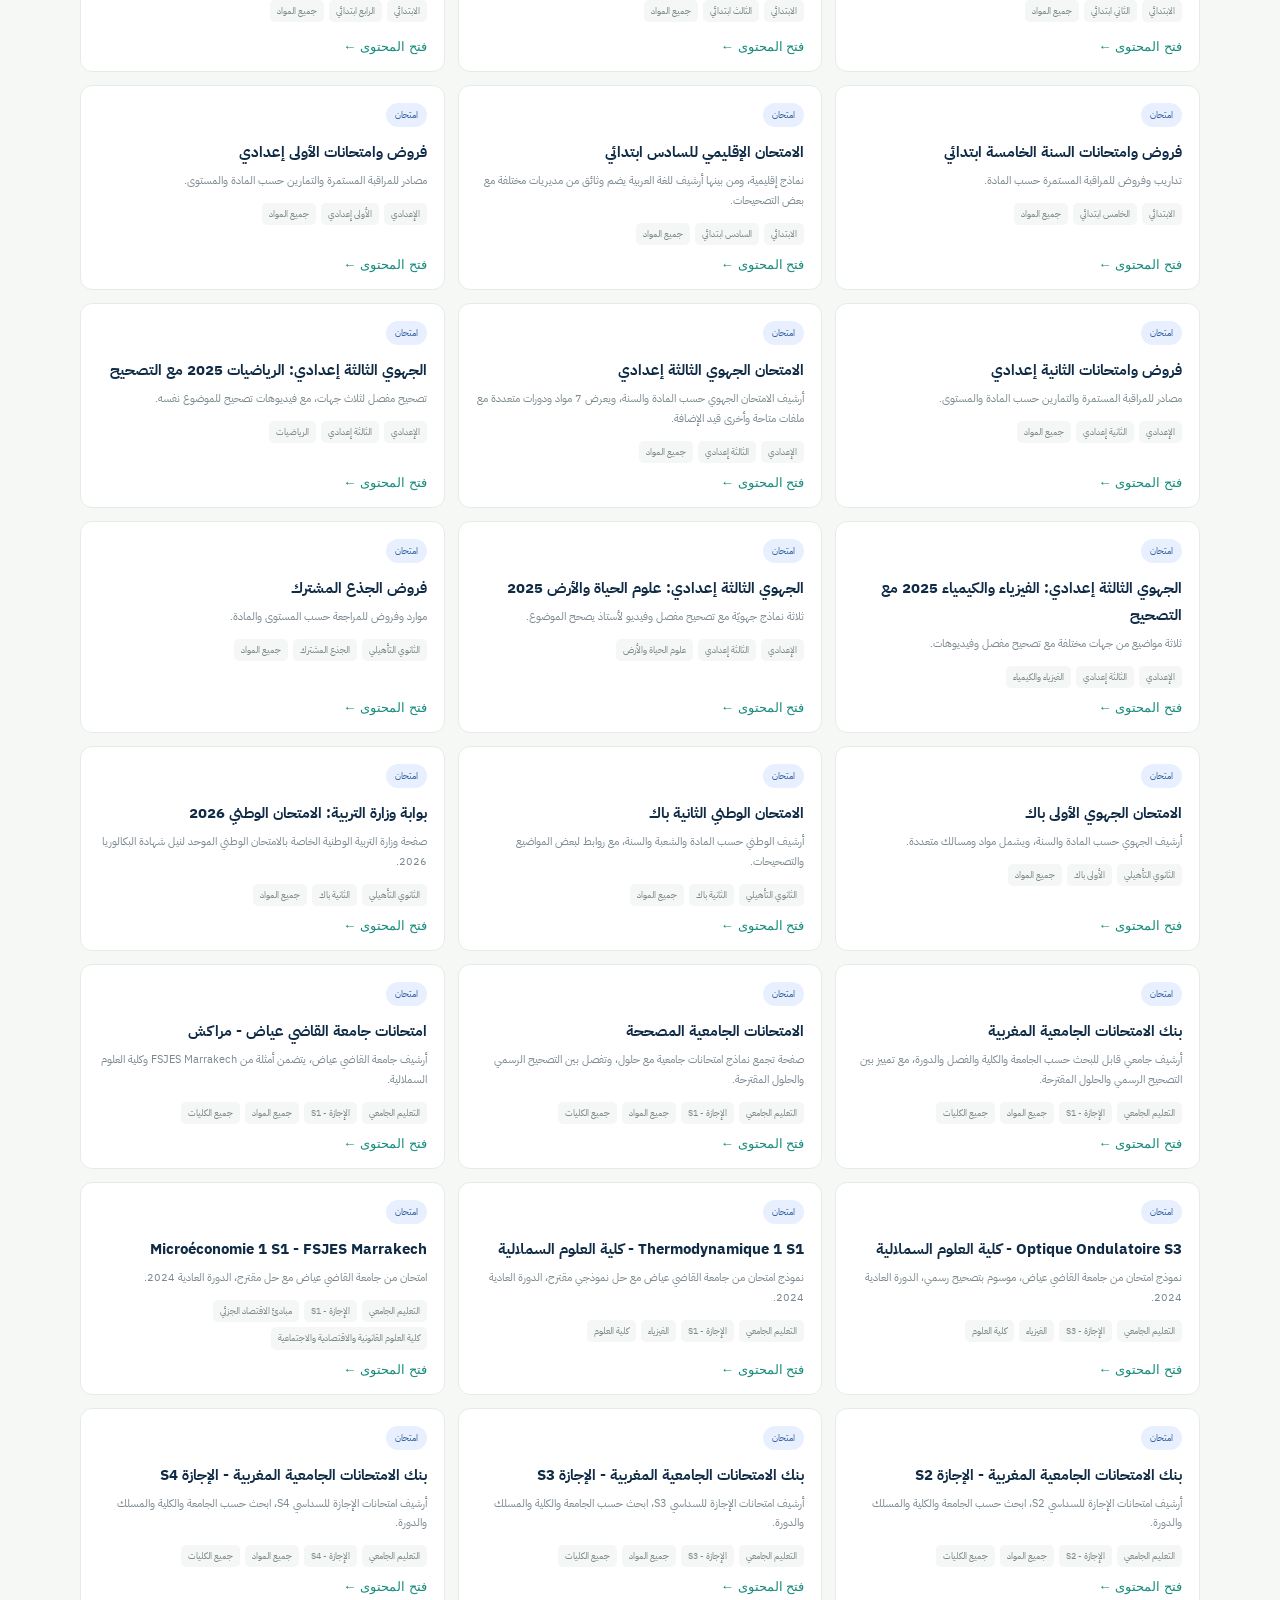
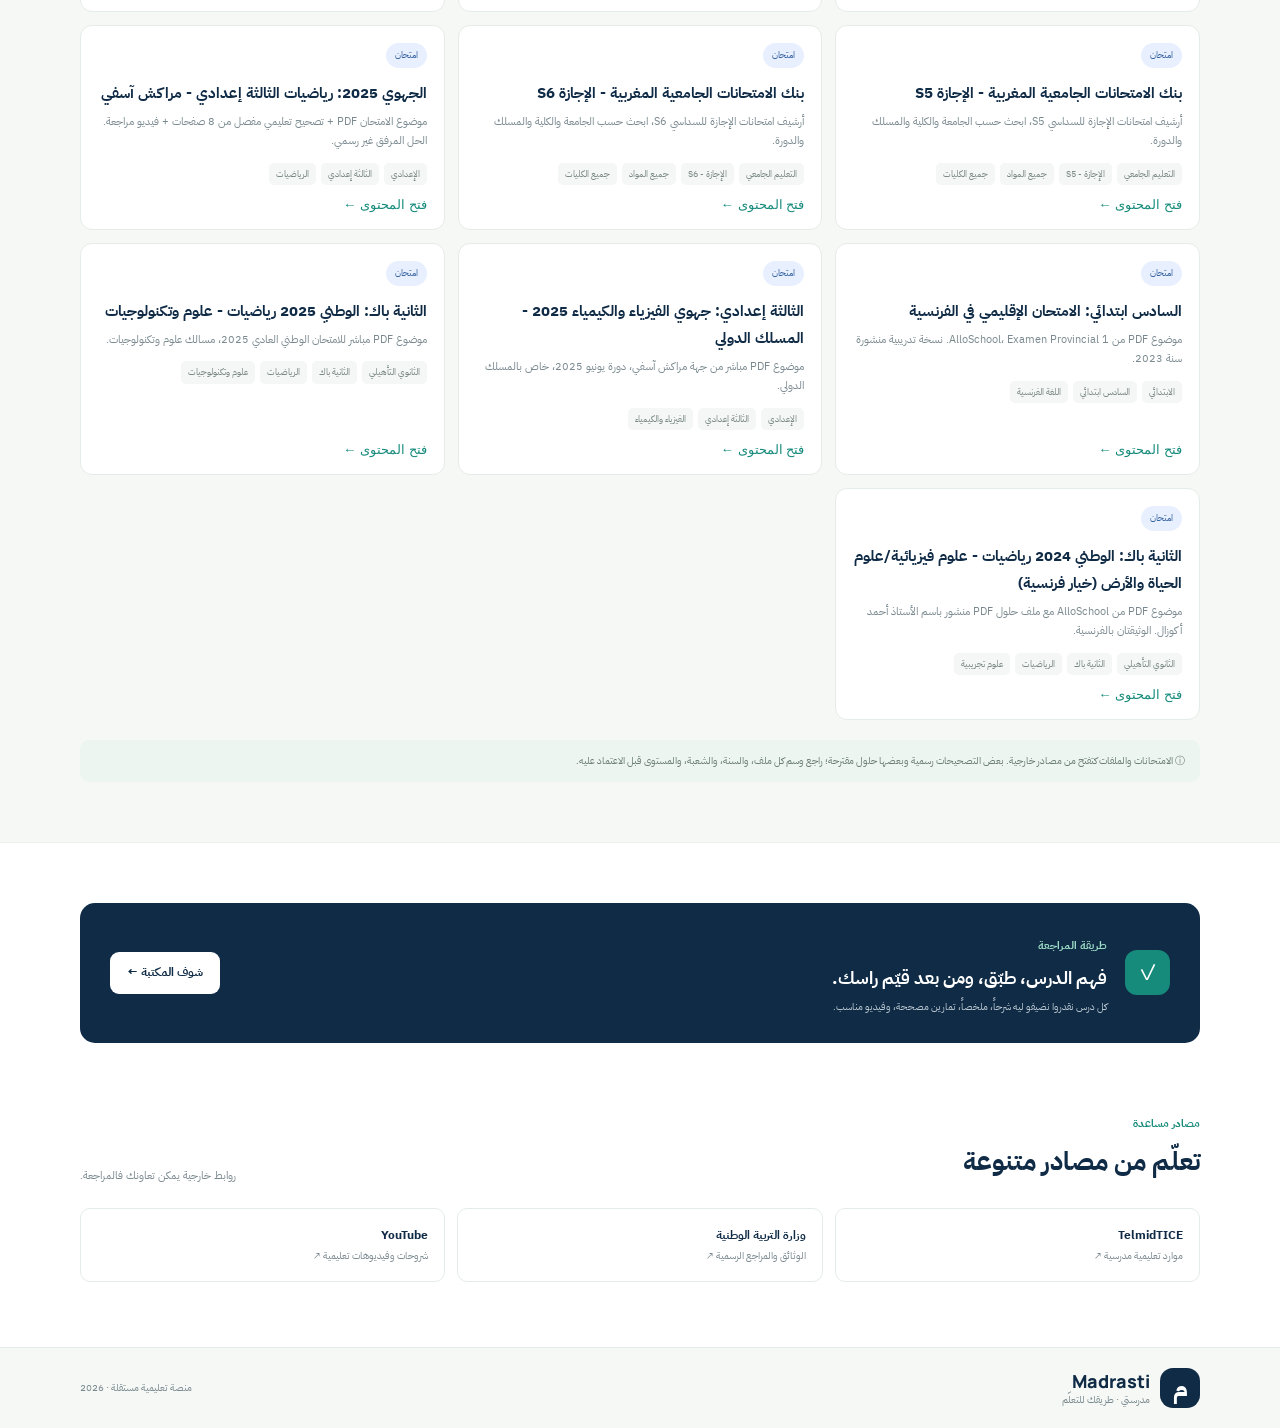
==== commit f1165645: "Verify novel series links and add buried manuscripts collection" ====
--- a/index.html
+++ b/index.html
@@ -50,7 +50,7 @@
       <div class="wrap">
         <div class="novels-heading">
           <div><small>استراحة القارئ · قراءة حرة</small><h2>خُذ استراحة مع رواية 📚</h2></div>
-          <p>رعب وغموض وفانتازيا وأدب نفسي. اختار السلسلة وقرأ أجزائها بالترتيب، أو اكتشف رواية مستقلة.</p>
+          <p>رعب وغموض وفانتازيا وأدب نفسي. اختار السلسلة وقرأ أجزائها بالترتيب. وزدنا «مخطوطات مدفونة» إذا كان هذا هو العنوان اللي قصدتي، وخليّنا «مخطوطة ابن إسحاق» كسلسلة منفصلة.</p>
         </div>
 
         <div class="novel-feature-grid">
@@ -63,7 +63,7 @@
               <li><b>خوف 2</b><small>الجزء الثاني</small></li>
               <li><b>خوف 3</b><small>الجزء الثالث والأخير</small></li>
             </ol>
-            <a class="novel-link" href="https://www.alfokara.com/كتاب/سلسله-خوف" target="_blank" rel="noopener">شوف السلسلة كاملة في مكتبة مغربية ↗</a>
+            <a class="novel-link" href="https://sahwbook.com/سلسلة-خوف-اسامة-المسلم/p976229345" target="_blank" rel="noopener">شوف فهرس السلسلة والأجزاء الثلاثة ↗</a>
           </article>
 
           <article class="novel-series horror">
@@ -75,7 +75,7 @@
               <li><b>المرتد</b><small>الجزء الثاني</small></li>
               <li><b>العائد</b><small>الجزء الثالث والأخير</small></li>
             </ol>
-            <a class="novel-link" href="https://www.alfokara.com/كتاب/مخطوطه-ابن-اسحاق-1-مدينه-الموتى" target="_blank" rel="noopener">شوف الكتاب والباقة في مكتبة مغربية ↗</a>
+            <a class="novel-link" href="https://binyanbooks.com/products/ثلاثية-مخطوطة-ابن-إسحاق" target="_blank" rel="noopener">شوف الثلاثية كاملة في مكتبة كتب ↗</a>
           </article>
 
           <article class="novel-series fantasy">
@@ -90,7 +90,7 @@
               <li><b>الساحرة الهجينة</b><small>الجزء الخامس</small></li>
               <li><b>عرين الأسد</b><small>الجزء السادس والأخير</small></li>
             </ol>
-            <a class="novel-link" href="https://adab-book.com/ar-ma/" target="_blank" rel="noopener">شوف متجر مركز الأدب العربي ↗</a>
+            <a class="novel-link" href="https://www.lpmarocaine.com/product/سلسلة-بساتين-عربستان-ستة-أجزاء/" target="_blank" rel="noopener">شوف باقة الأجزاء الستة في مكتبة بالمغرب ↗</a>
           </article>
 
           <article class="novel-series horror">
@@ -121,6 +121,7 @@
 
         <div class="novel-subheading"><div><small>قراءات مستقلة</small><h3>روايات رعب وغموض أخرى</h3></div><span>كتب منفردة، ما محتاجاش ترتيب سلسلة</span></div>
         <div class="novel-single-grid">
+          <a class="novel-single" href="https://binyanbooks.com/products/مخطوطات-مدفونة" target="_blank" rel="noopener"><span>مخطوطات مدفونة</span><small>عبد الوهاب السيد الرفاعي وأسامة المسلم · مجموعة قصصية من 8 حكايات</small><b>شوف الكتاب عند مكتبة بنيان ↗</b></a>
           <a class="novel-single" href="https://www.abjjad.com/book/2605416455" target="_blank" rel="noopener"><span>ابتسم فأنت ميت</span><small>حسن الجندي · رعب وتشويق</small><b>اقرأ على أبجد ↗</b></a>
           <a class="novel-single" href="https://www.abjjad.com/book/1034086056009" target="_blank" rel="noopener"><span>في حضرة الجان</span><small>حسن الجندي · رعب وغموض</small><b>اقرأ على أبجد ↗</b></a>
           <a class="novel-single" href="https://www.abjjad.com/book/15445981" target="_blank" rel="noopener"><span>سر الغرفة 207</span><small>أحمد خالد توفيق · رعب</small><b>اقرأ على أبجد ↗</b></a>
--- a/style.css
+++ b/style.css
@@ -21,3 +21,34 @@
 .ai-note{margin:16px 0 0;color:#75847e;font-size:10px}
 @media(max-width:850px){.ai-form{grid-template-columns:1fr 1fr}}
 @media(max-width:600px){.ai-section{padding:40px 0}.ai-heading{display:block}.ai-heading p{margin-top:8px}.ai-heading h2{font-size:21px}.ai-panel{padding:15px}.ai-form{grid-template-columns:1fr}.ai-provider-actions{align-items:stretch}.ai-provider-actions a,.ai-provider-actions button{flex:1}}
+
+.novels-section{padding:58px 0;background:#f8f7f3;border-block:1px solid #ece8de}
+.novels-heading{display:flex;align-items:end;justify-content:space-between;gap:24px;margin-bottom:23px}
+.novels-heading small,.novel-subheading small{font-size:11px;font-weight:700;color:#927248}
+.novels-heading h2{margin:3px 0 0;color:var(--navy);font-size:27px}
+.novels-heading p{font-size:11px;color:var(--muted);max-width:410px;margin:0}
+.novel-feature-grid{display:grid;grid-template-columns:repeat(2,minmax(0,1fr));gap:15px}
+.novel-series{background:#fff;border:1px solid #e9e5dc;border-radius:14px;padding:18px;box-shadow:0 8px 22px #172b3b08;display:flex;flex-direction:column}
+.novel-series-top{display:flex;align-items:center;justify-content:space-between}
+.novel-icon{width:39px;height:39px;border-radius:12px;background:#f3f0e8;display:grid;place-items:center;font-size:20px}
+.novel-label{font-size:9px;color:#7e725e;background:#f5f2eb;border-radius:20px;padding:5px 9px}
+.novel-series h3{font-size:18px;color:var(--navy);margin:11px 0 0}
+.novel-author{font-size:10px;color:var(--muted);margin:1px 0 11px}
+.novel-parts{list-style:none;margin:0 0 14px;padding:0;display:grid;gap:7px}
+.novel-parts li{display:flex;align-items:center;gap:7px;flex-wrap:wrap;border-bottom:1px solid #f0eee8;padding:5px 0}
+.novel-parts li b{font-size:11px;color:#283e4b}
+.novel-parts li small{font-size:9px;color:#89918e}
+.novel-parts li a{font-size:9px;color:var(--teal);margin-right:auto}
+.novel-link{display:inline-flex;align-items:center;justify-content:center;margin-top:auto;padding:9px 12px;border-radius:8px;background:#edf5f0;color:#146b5c;font-size:10px;font-weight:700}
+.novel-note{font-size:9px;color:#75817c;margin:9px 0 0}
+.novel-subheading{display:flex;align-items:end;justify-content:space-between;margin:27px 0 13px}
+.novel-subheading h3{margin:2px 0 0;color:var(--navy);font-size:18px}
+.novel-subheading>span{font-size:9px;color:var(--muted)}
+.novel-single-grid{display:grid;grid-template-columns:repeat(4,minmax(0,1fr));gap:10px}
+.novel-single{display:flex;flex-direction:column;gap:4px;padding:13px;border:1px solid #e9e5dc;border-radius:10px;background:white;color:var(--navy)}
+.novel-single span{font-size:12px;font-weight:700}
+.novel-single small{font-size:9px;color:var(--muted)}
+.novel-single b{font-size:9px;color:var(--teal);margin-top:6px}
+.novel-notice{background:#f0eee7;border-radius:8px;padding:11px 13px;font-size:9px;color:#746d5e;margin:16px 0 0}
+@media(max-width:850px){.novel-single-grid{grid-template-columns:repeat(2,minmax(0,1fr))}}
+@media(max-width:600px){.novels-section{padding:40px 0}.novels-heading{display:block}.novels-heading h2{font-size:22px}.novels-heading p{margin-top:8px}.novel-feature-grid{grid-template-columns:1fr}.novel-subheading{display:block}.novel-subheading>span{display:block;margin-top:4px}.novel-single-grid{grid-template-columns:1fr 1fr}.novel-series{padding:15px}}
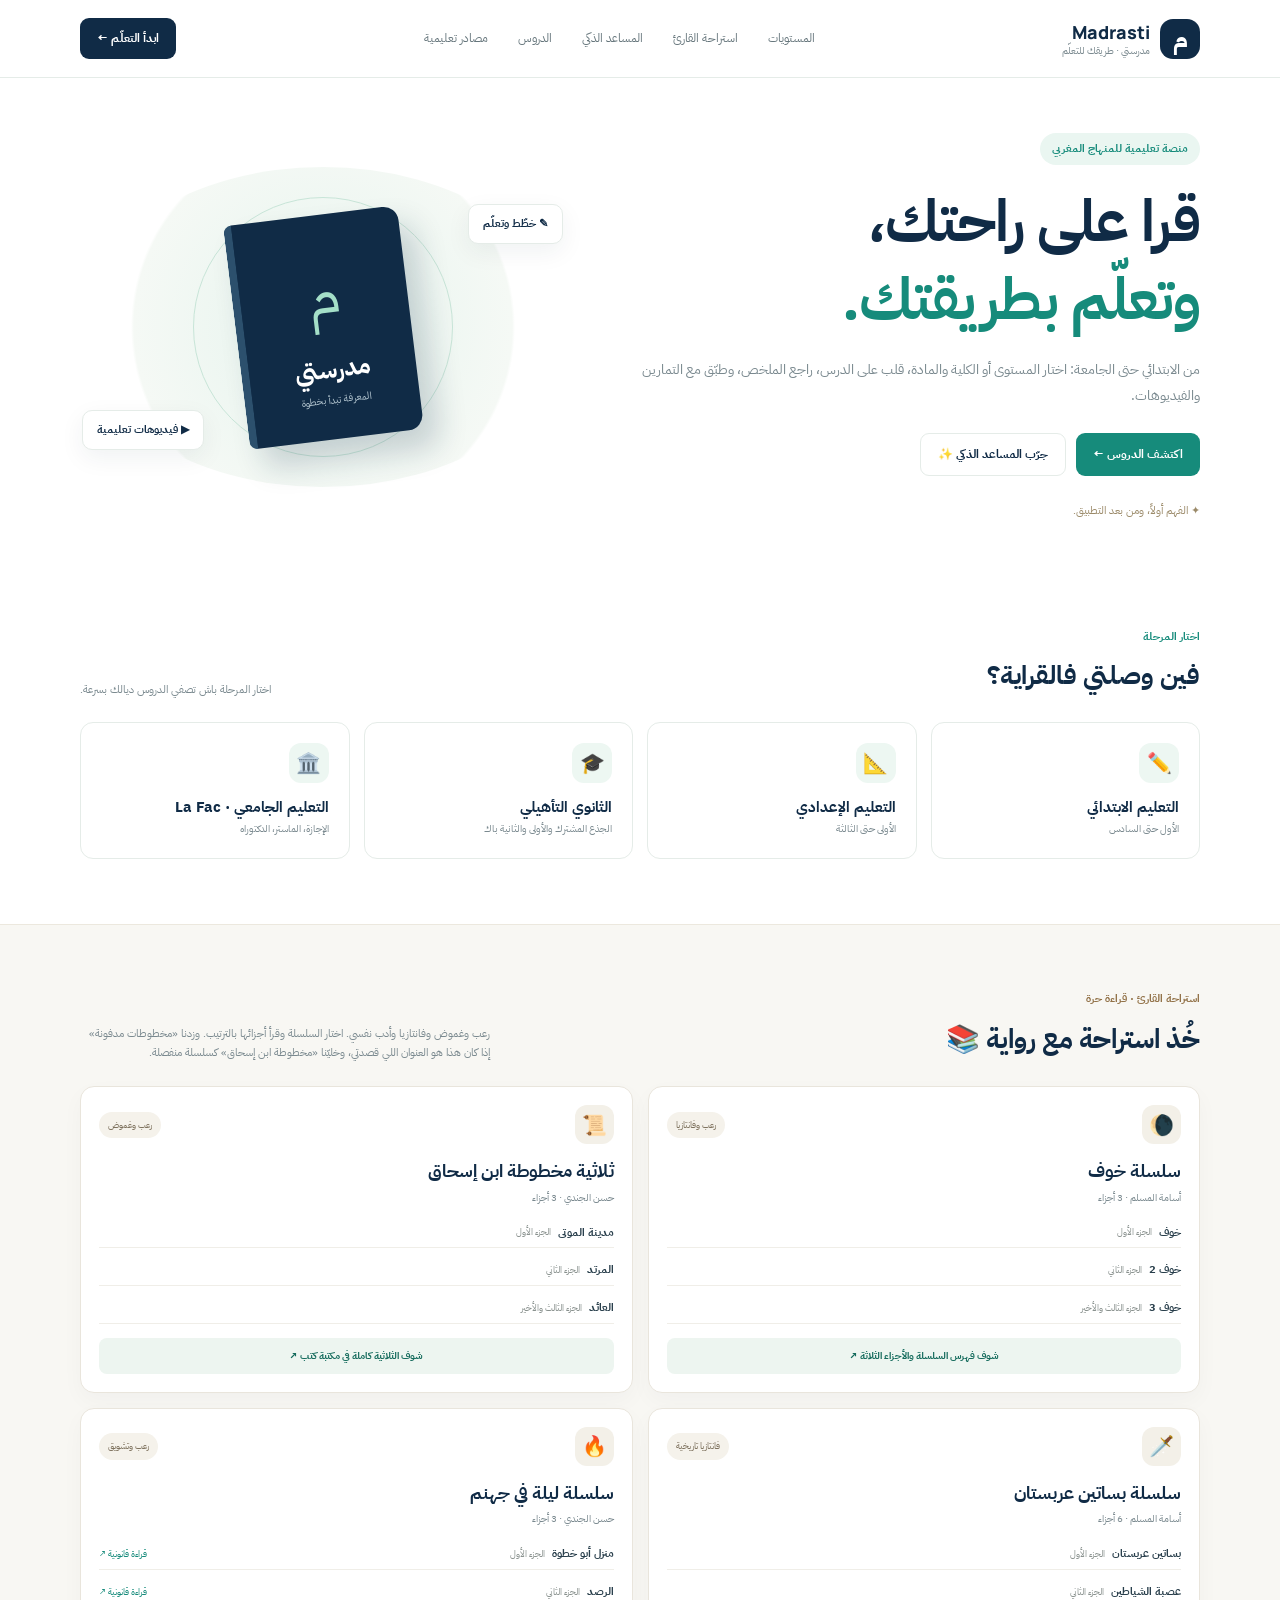
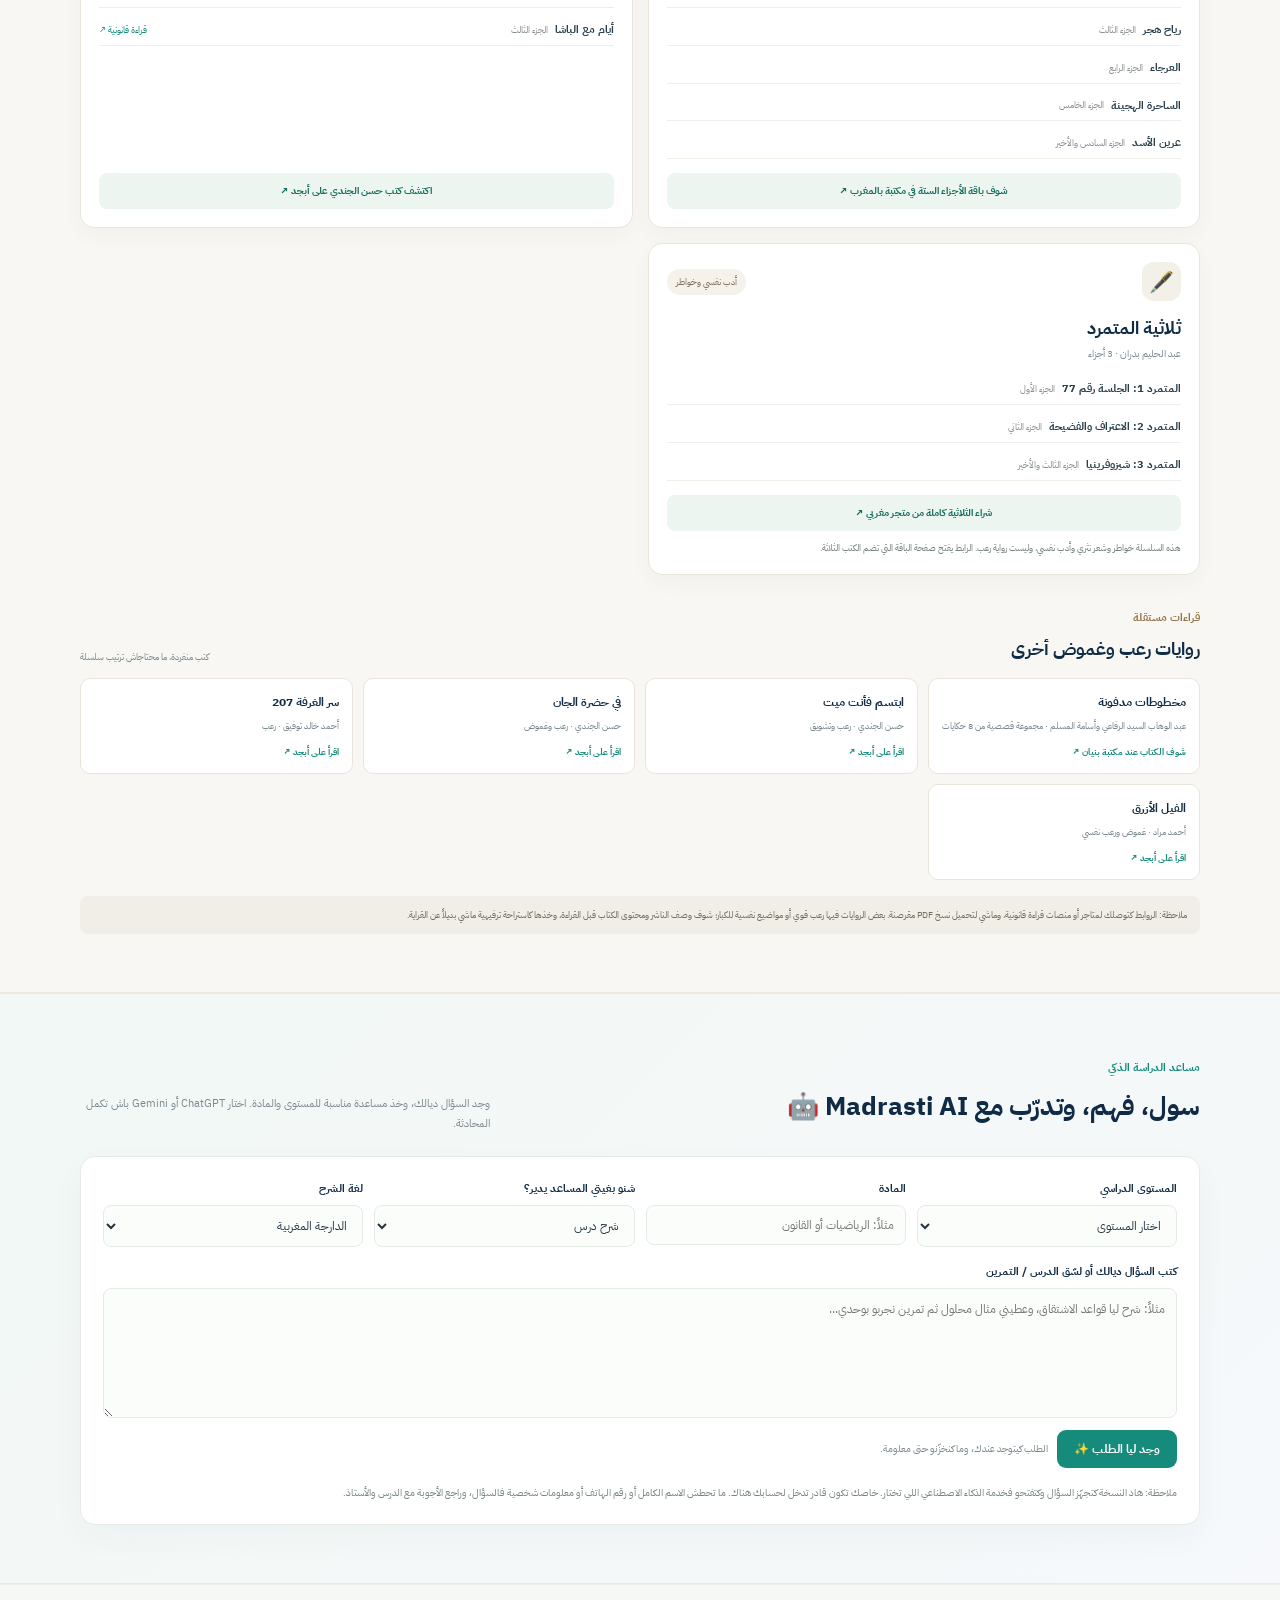
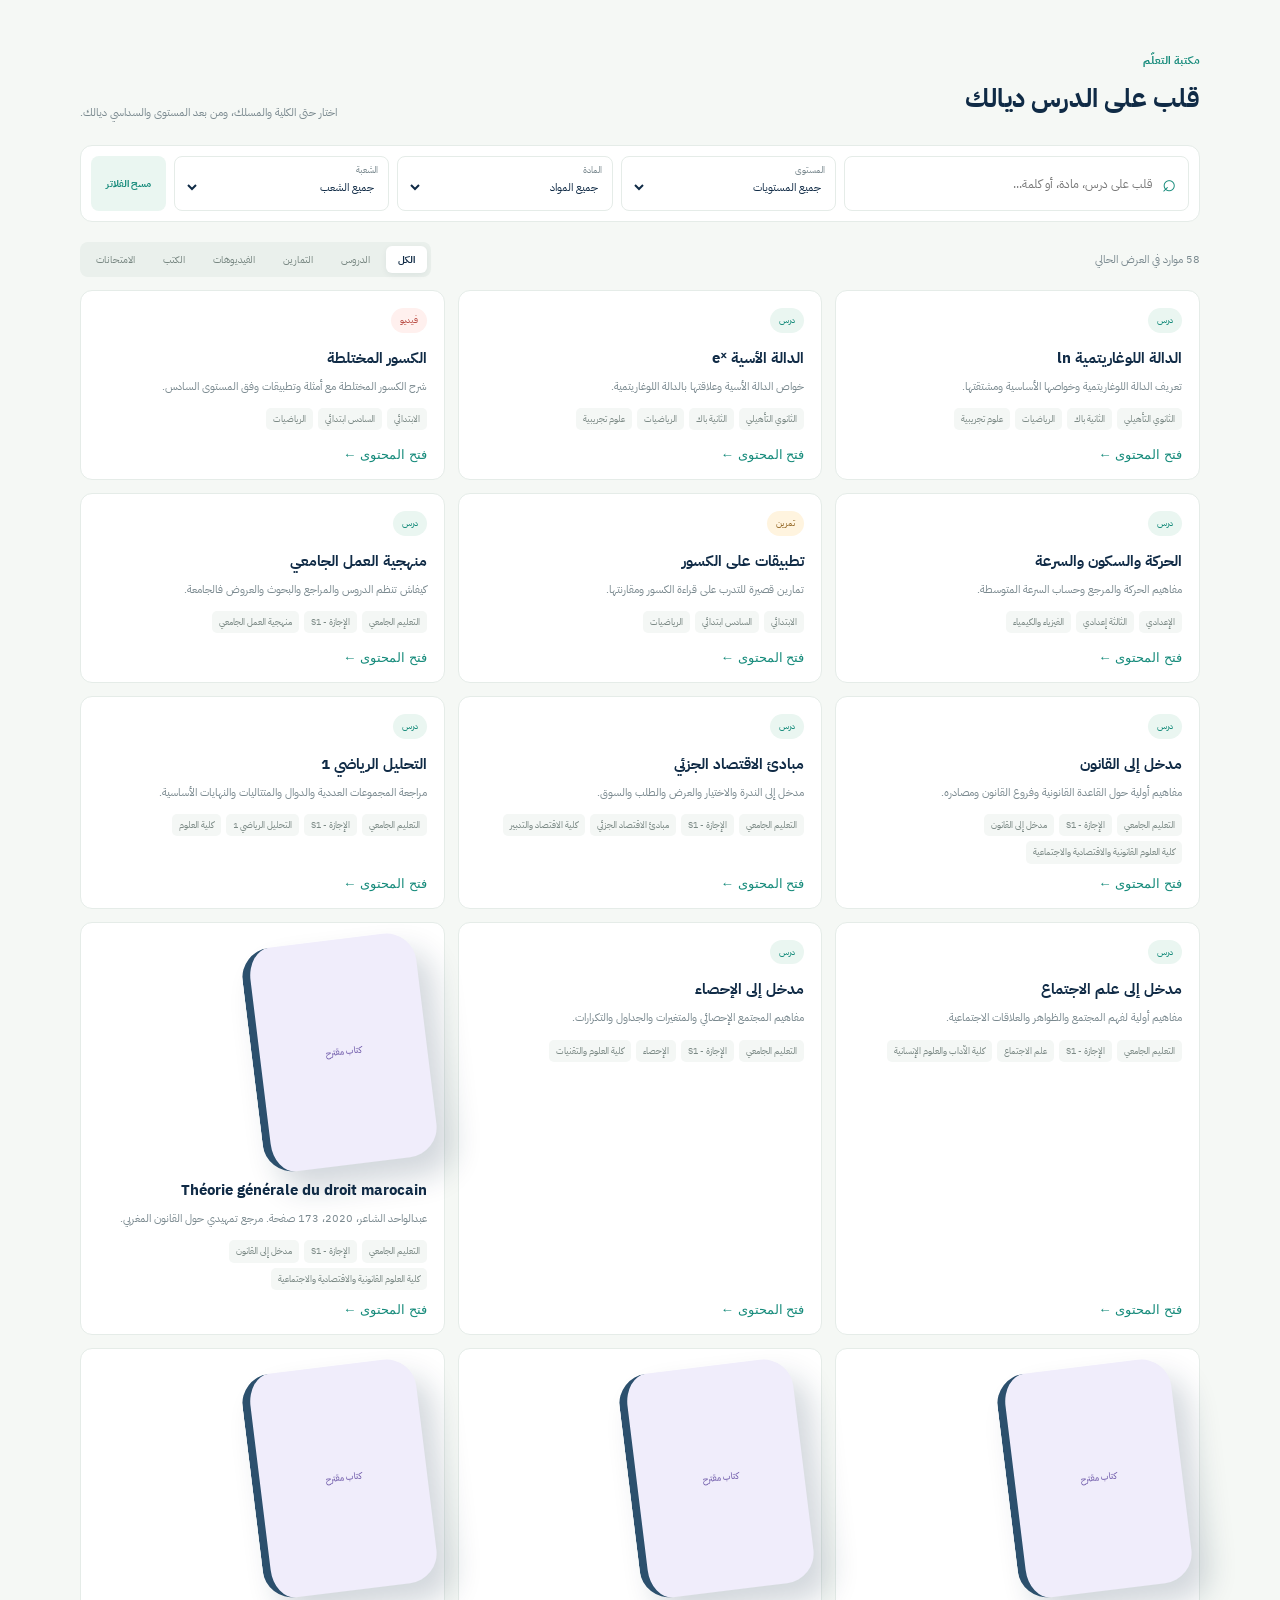
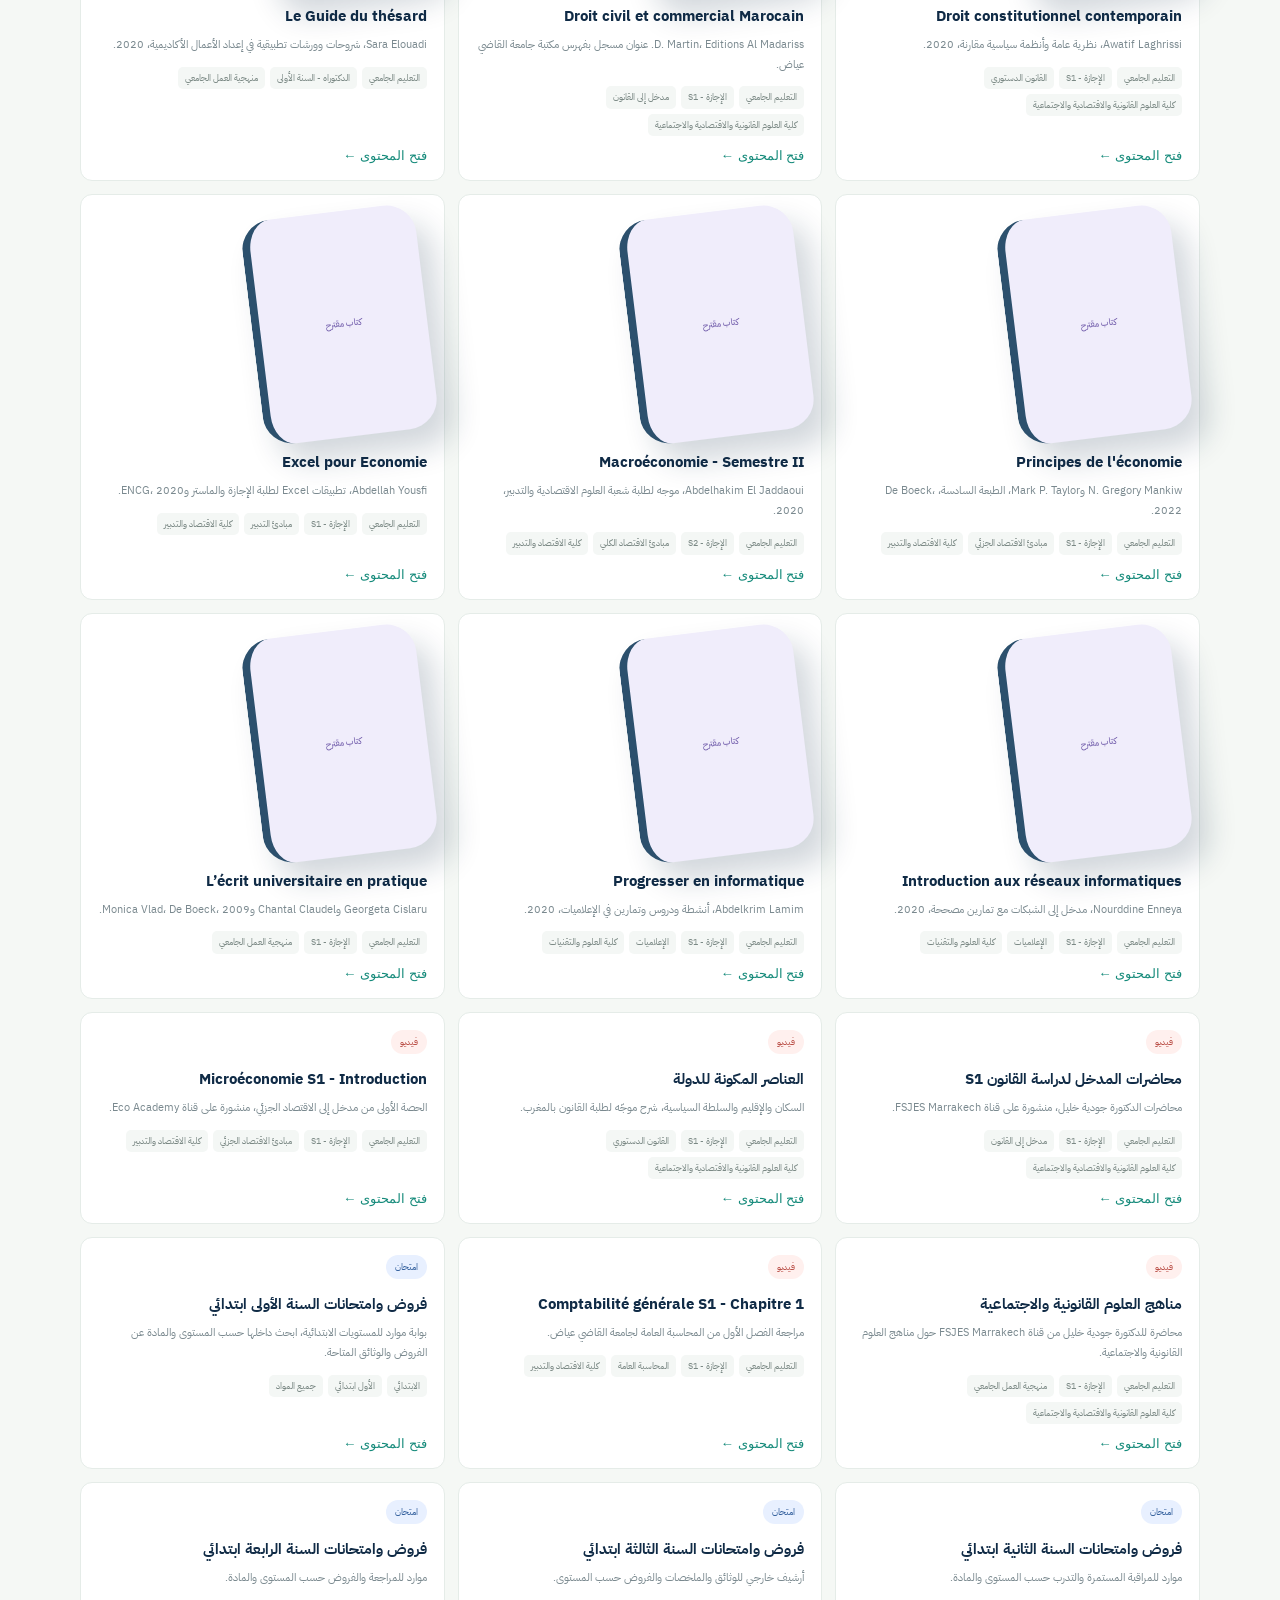
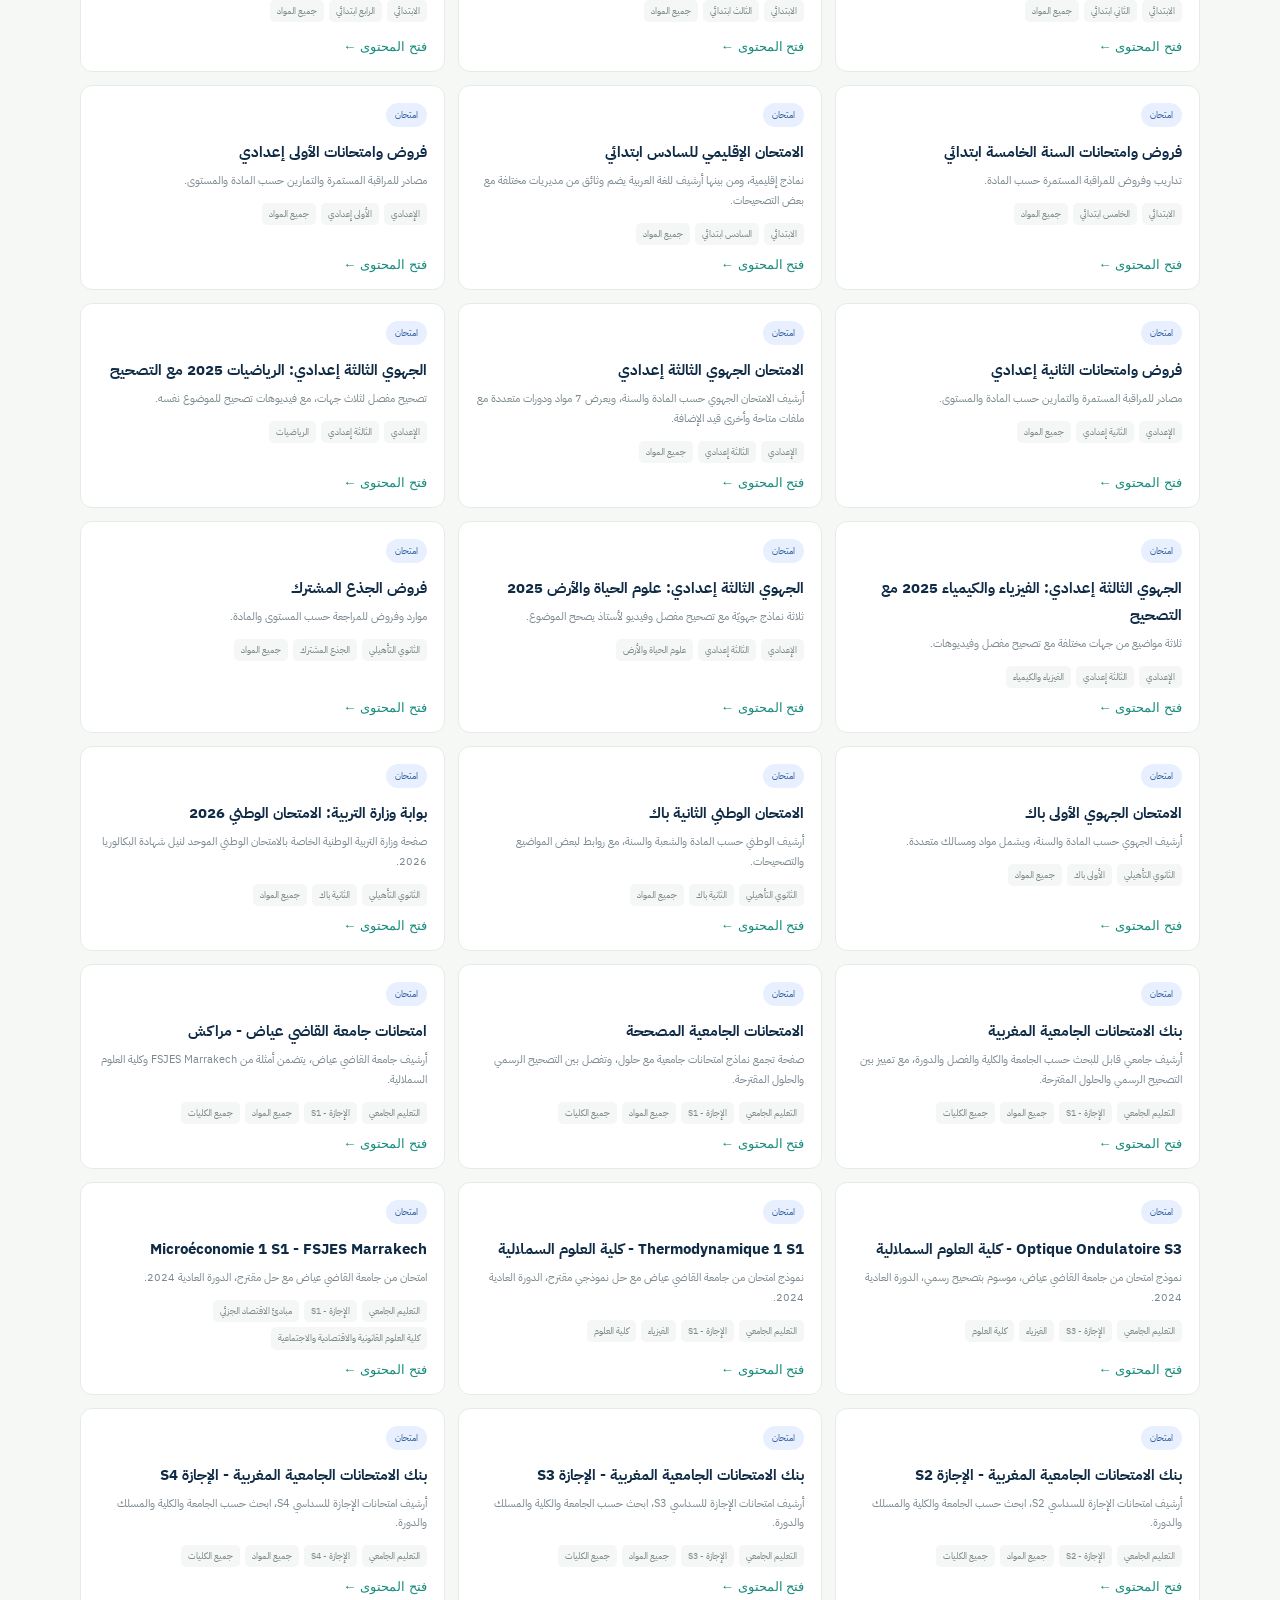
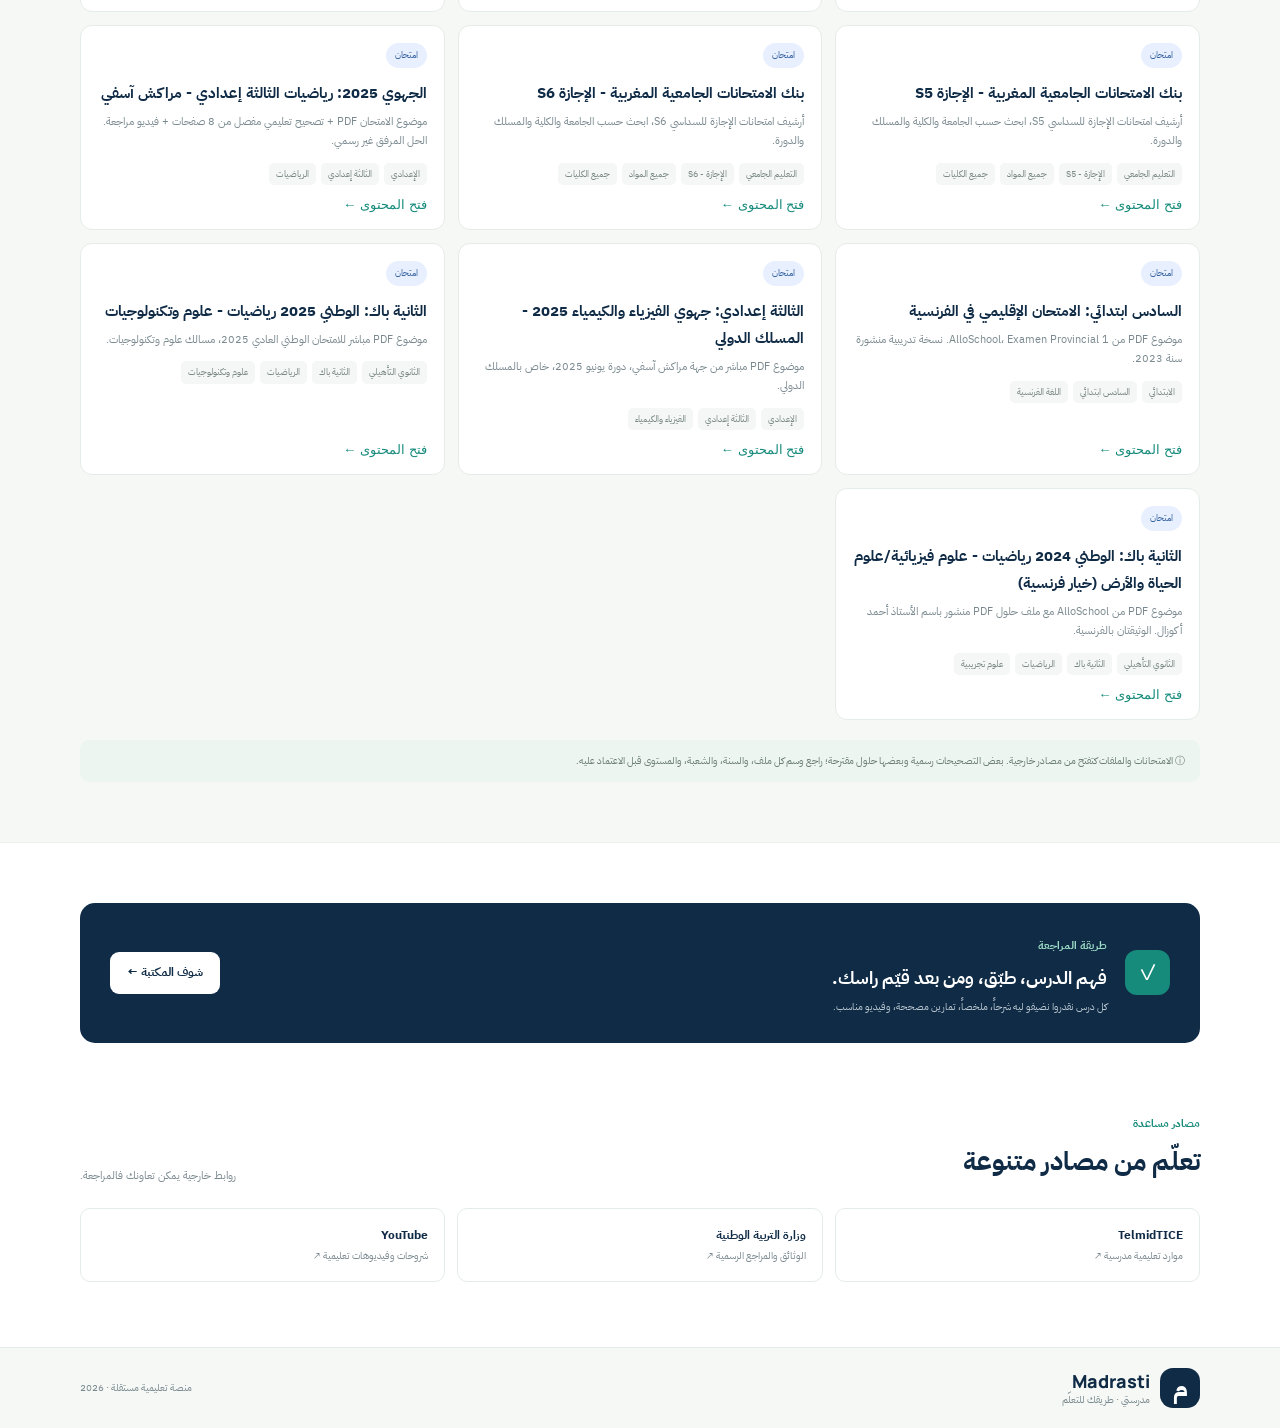
==== commit 47687928: "Fix Mutamarrid series titles and replace broken link with Morocco bookshop bundle" ====
--- a/index.html
+++ b/index.html
@@ -110,12 +110,12 @@
             <h3>ثلاثية المتمرد</h3>
             <p class="novel-author">عبد الحليم بدران · 3 أجزاء</p>
             <ol class="novel-parts">
-              <li><b>المتمرد</b><small>الجزء الأول · 2018</small></li>
-              <li><b>المتمرد - الجزء الثاني</b><small>2019</small></li>
-              <li><b>المتمرد - الجزء الثالث</b><small>2021</small></li>
-            </ol>
-            <a class="novel-link" href="https://www.elmoutmred.com/AR/" target="_blank" rel="noopener">الموقع الرسمي لعبد الحليم بدران ↗</a>
-            <p class="novel-note">هذه السلسلة خواطر وشعر نثري وأدب نفسي، وليست رواية رعب.</p>
+              <li><b>المتمرد 1: الجلسة رقم 77</b><small>الجزء الأول</small></li>
+              <li><b>المتمرد 2: الاعتراف والفضيحة</b><small>الجزء الثاني</small></li>
+              <li><b>المتمرد 3: شيزوفرينيا</b><small>الجزء الثالث والأخير</small></li>
+            </ol>
+            <a class="novel-link" href="https://hdbooks.ma/product/باقة-سلسلة-المتمرد-الكاملة-3-كتب-عبد/" target="_blank" rel="noopener">شراء الثلاثية كاملة من متجر مغربي ↗</a>
+            <p class="novel-note">هذه السلسلة خواطر وشعر نثري وأدب نفسي، وليست رواية رعب. الرابط يفتح صفحة الباقة التي تضم الكتب الثلاثة.</p>
           </article>
         </div>
 
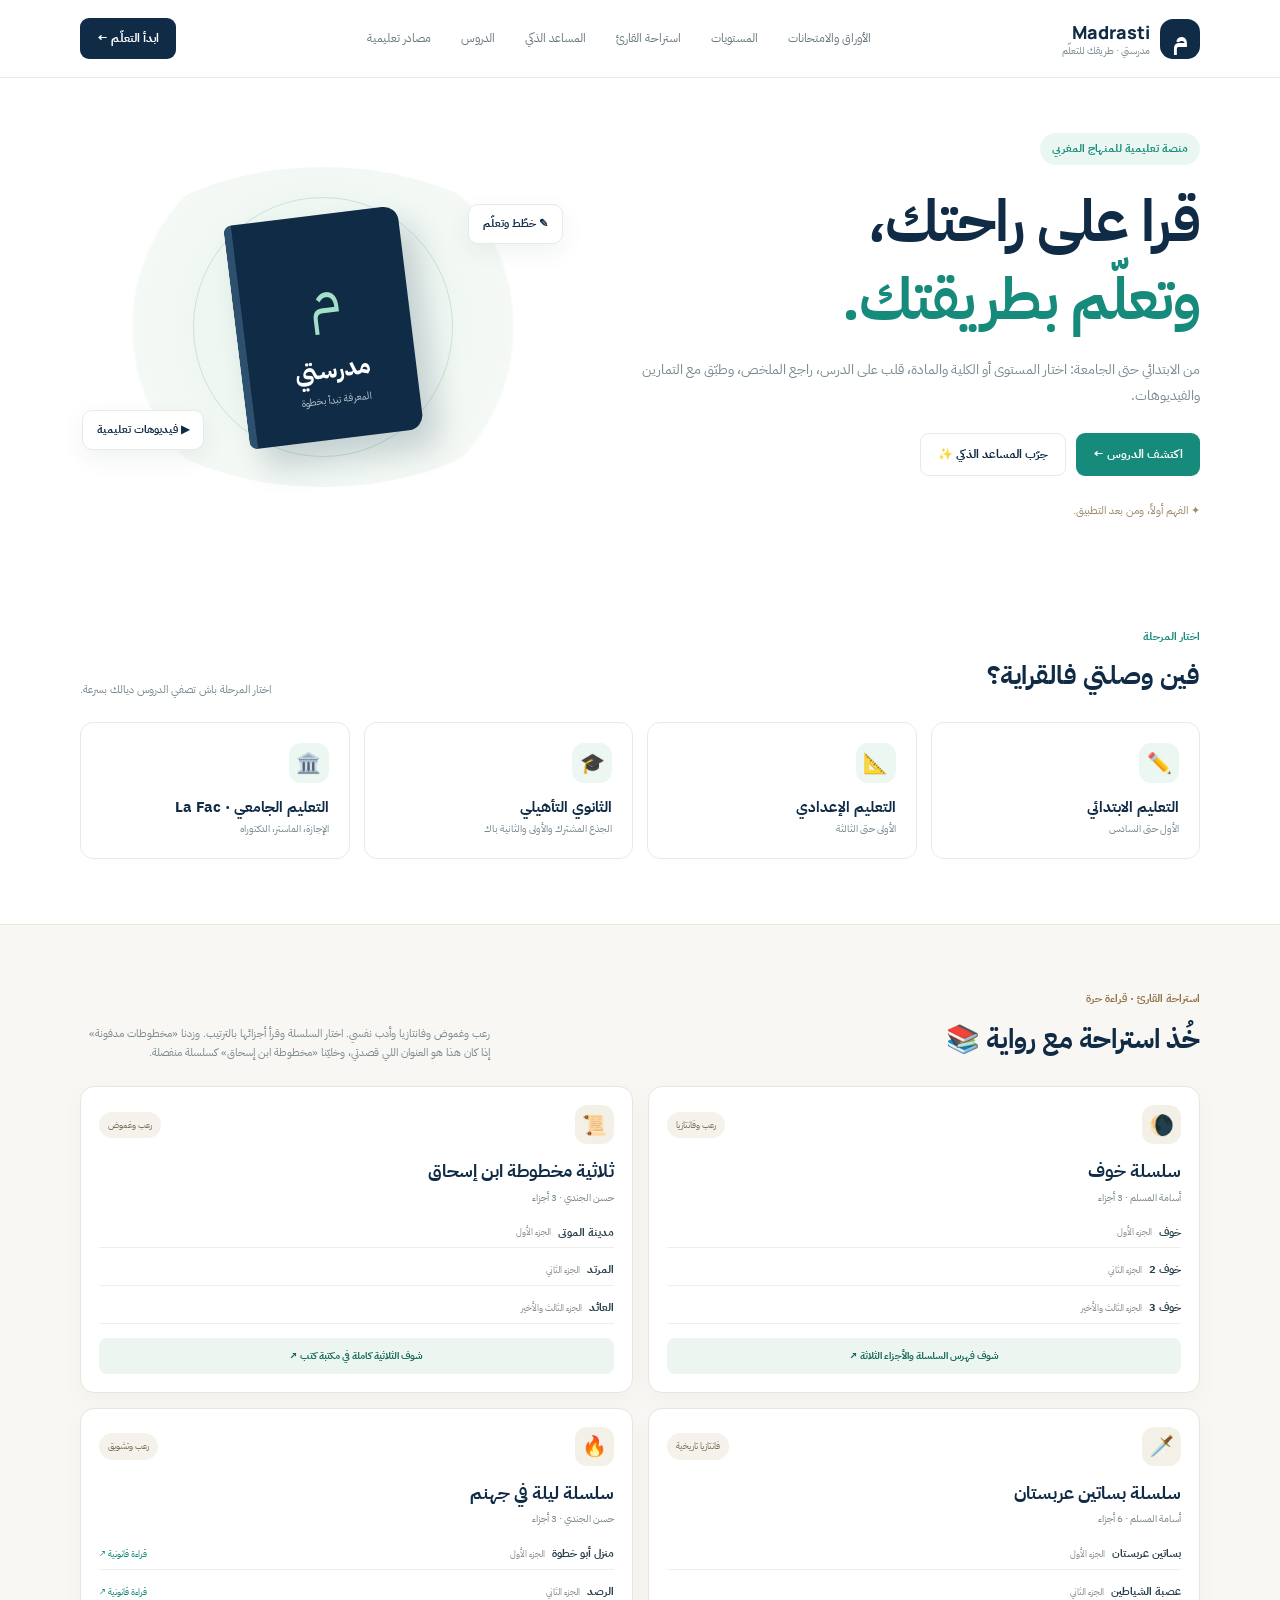
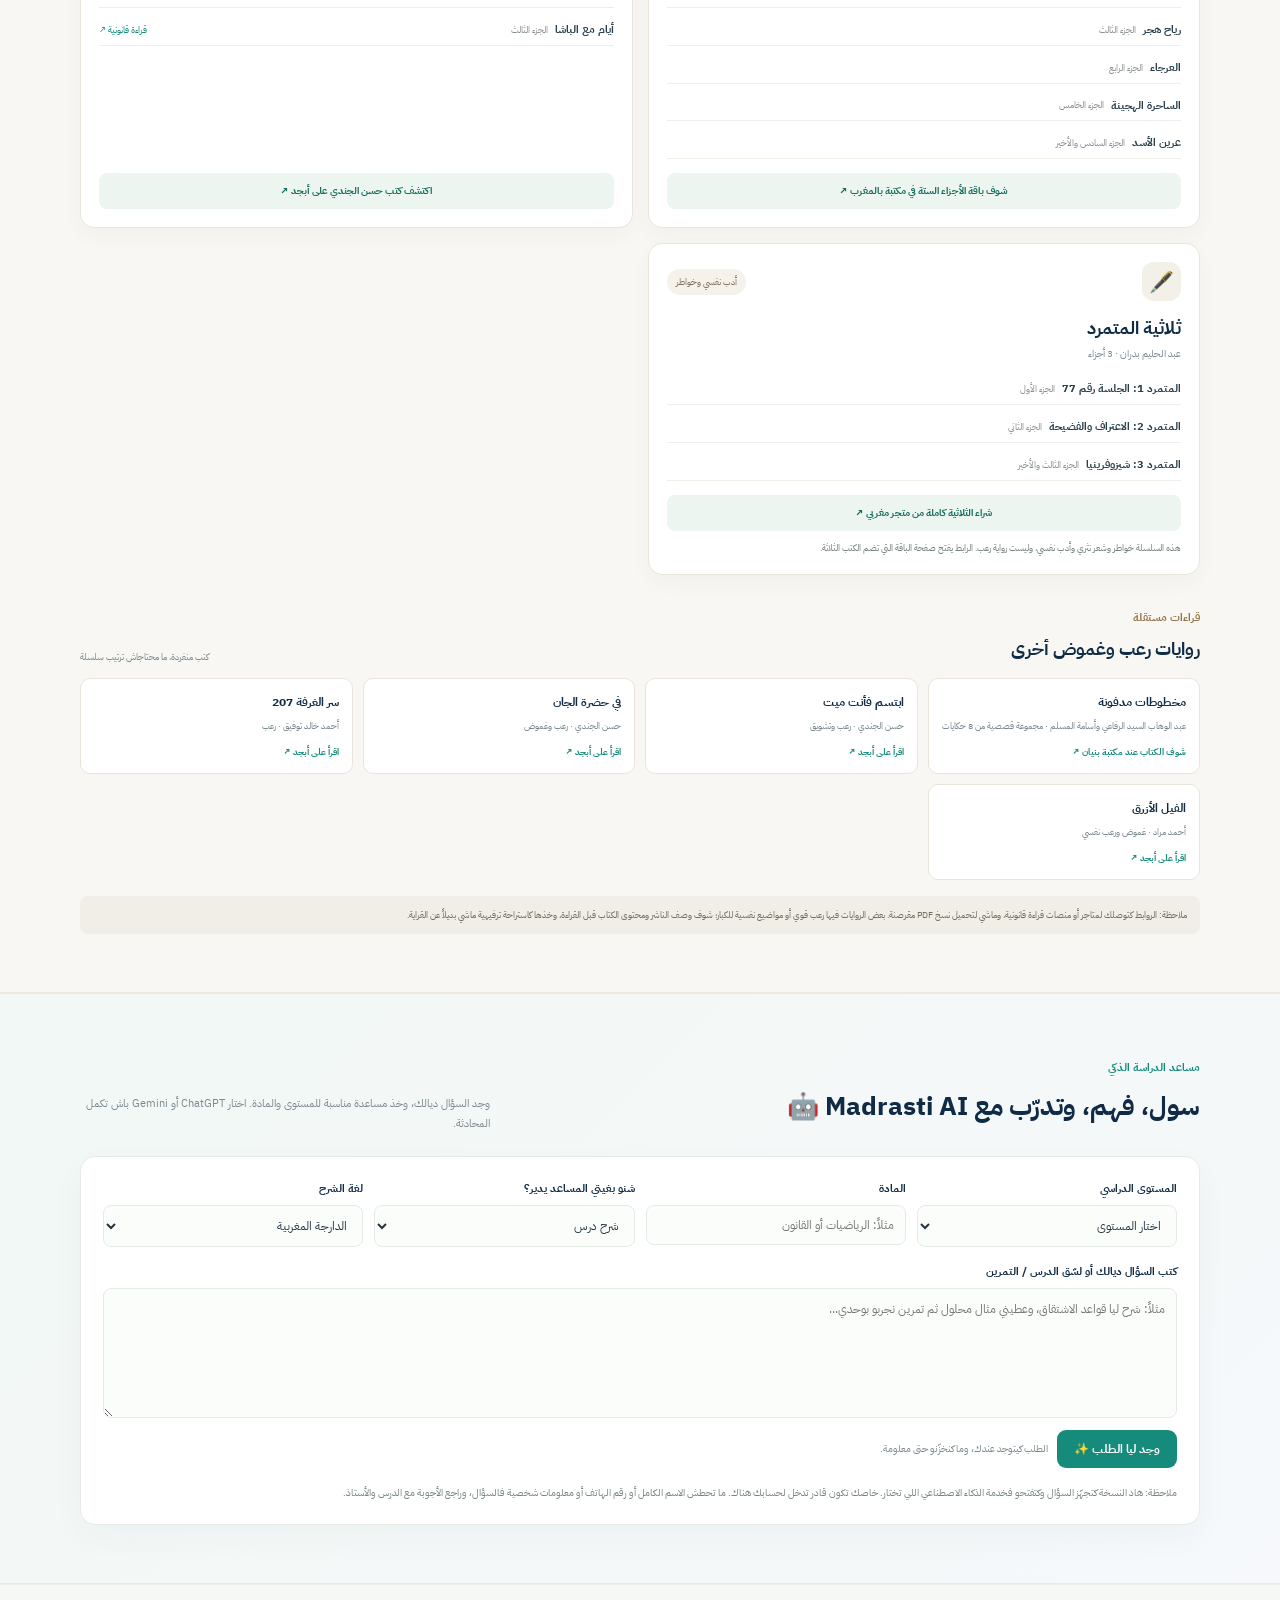
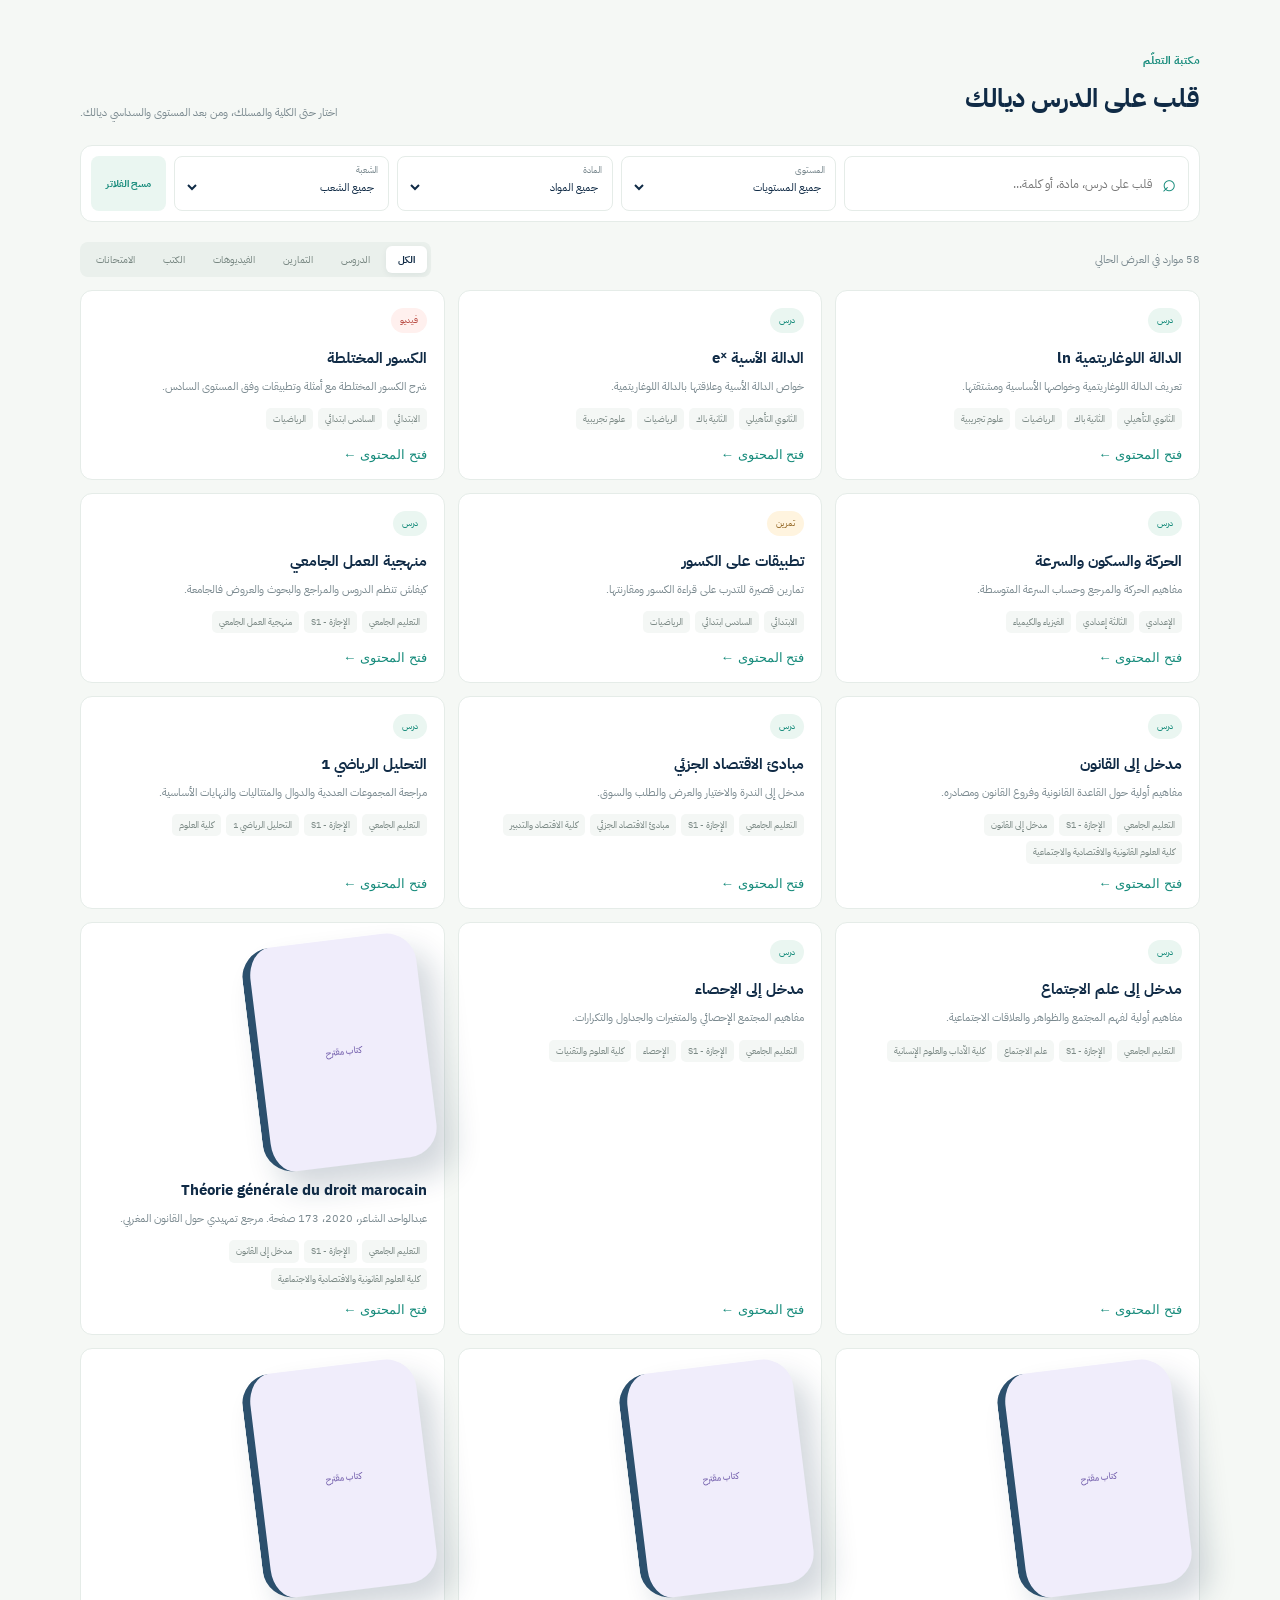
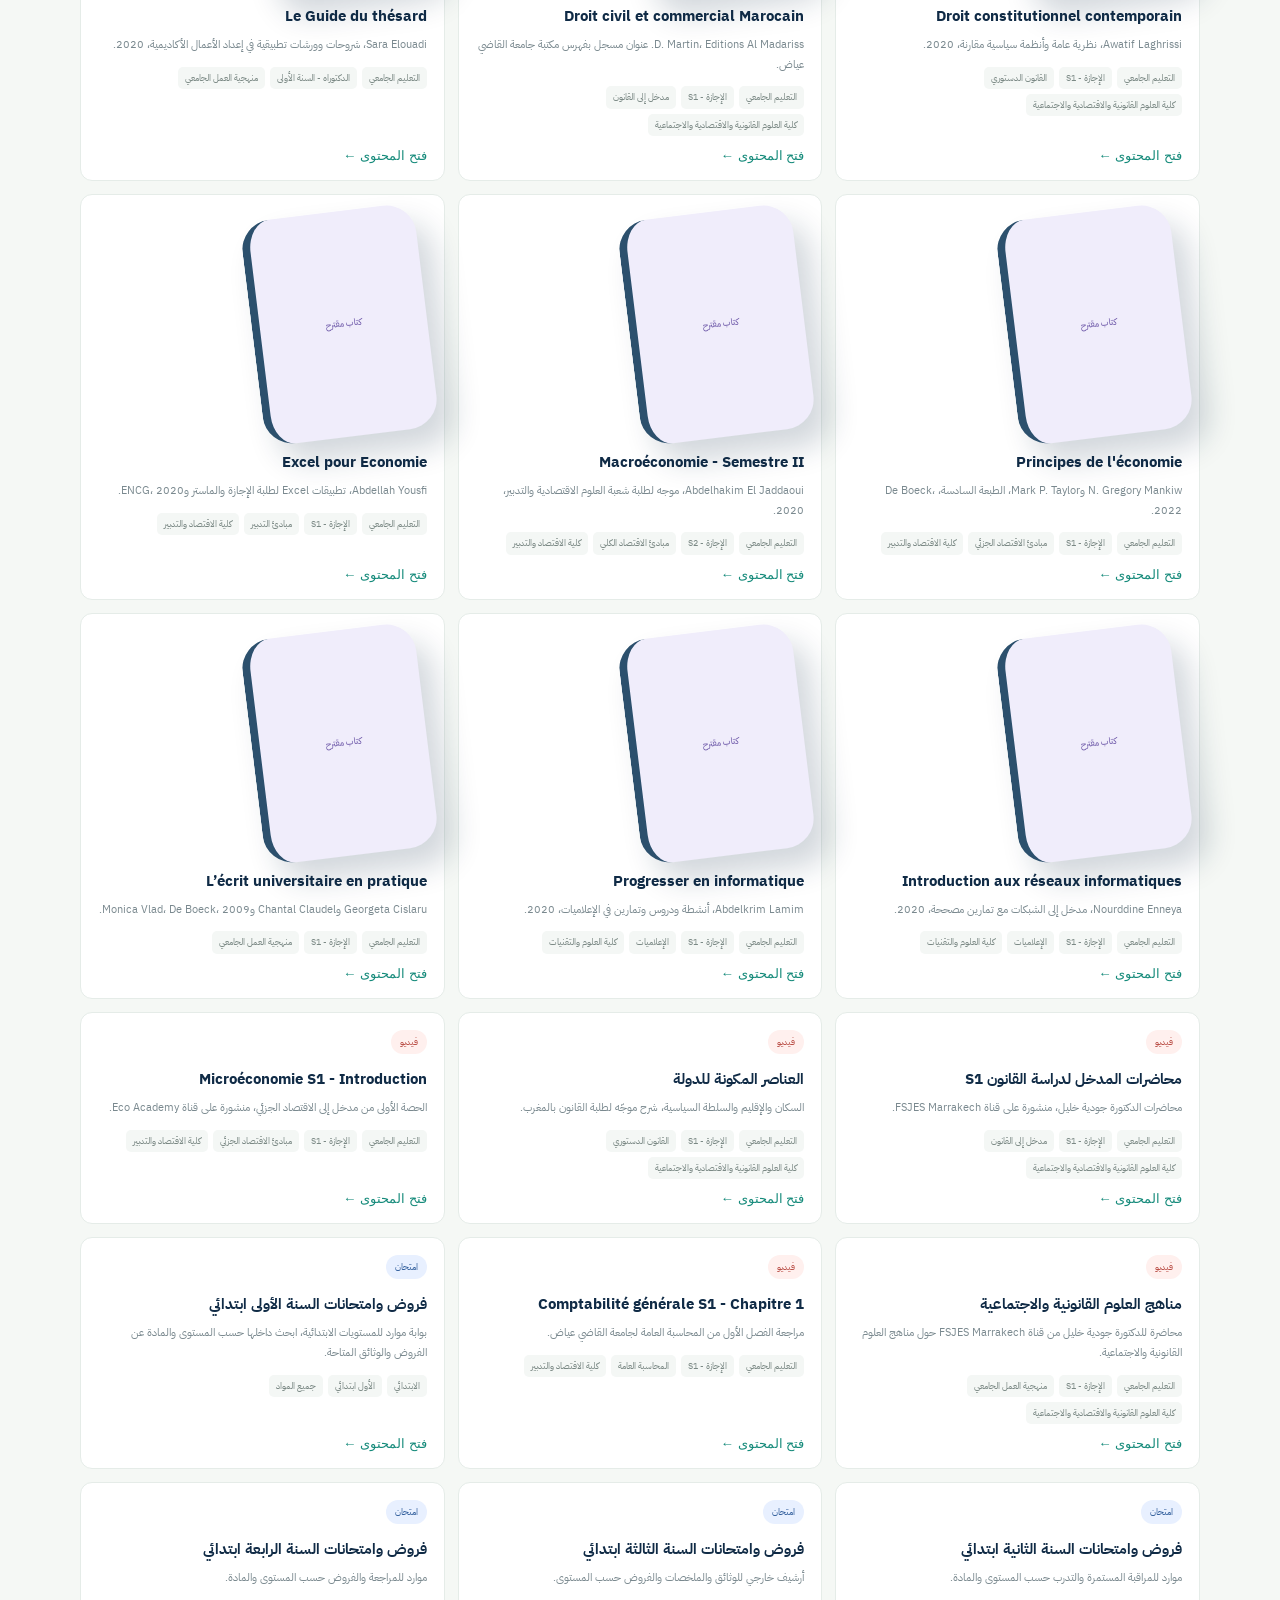
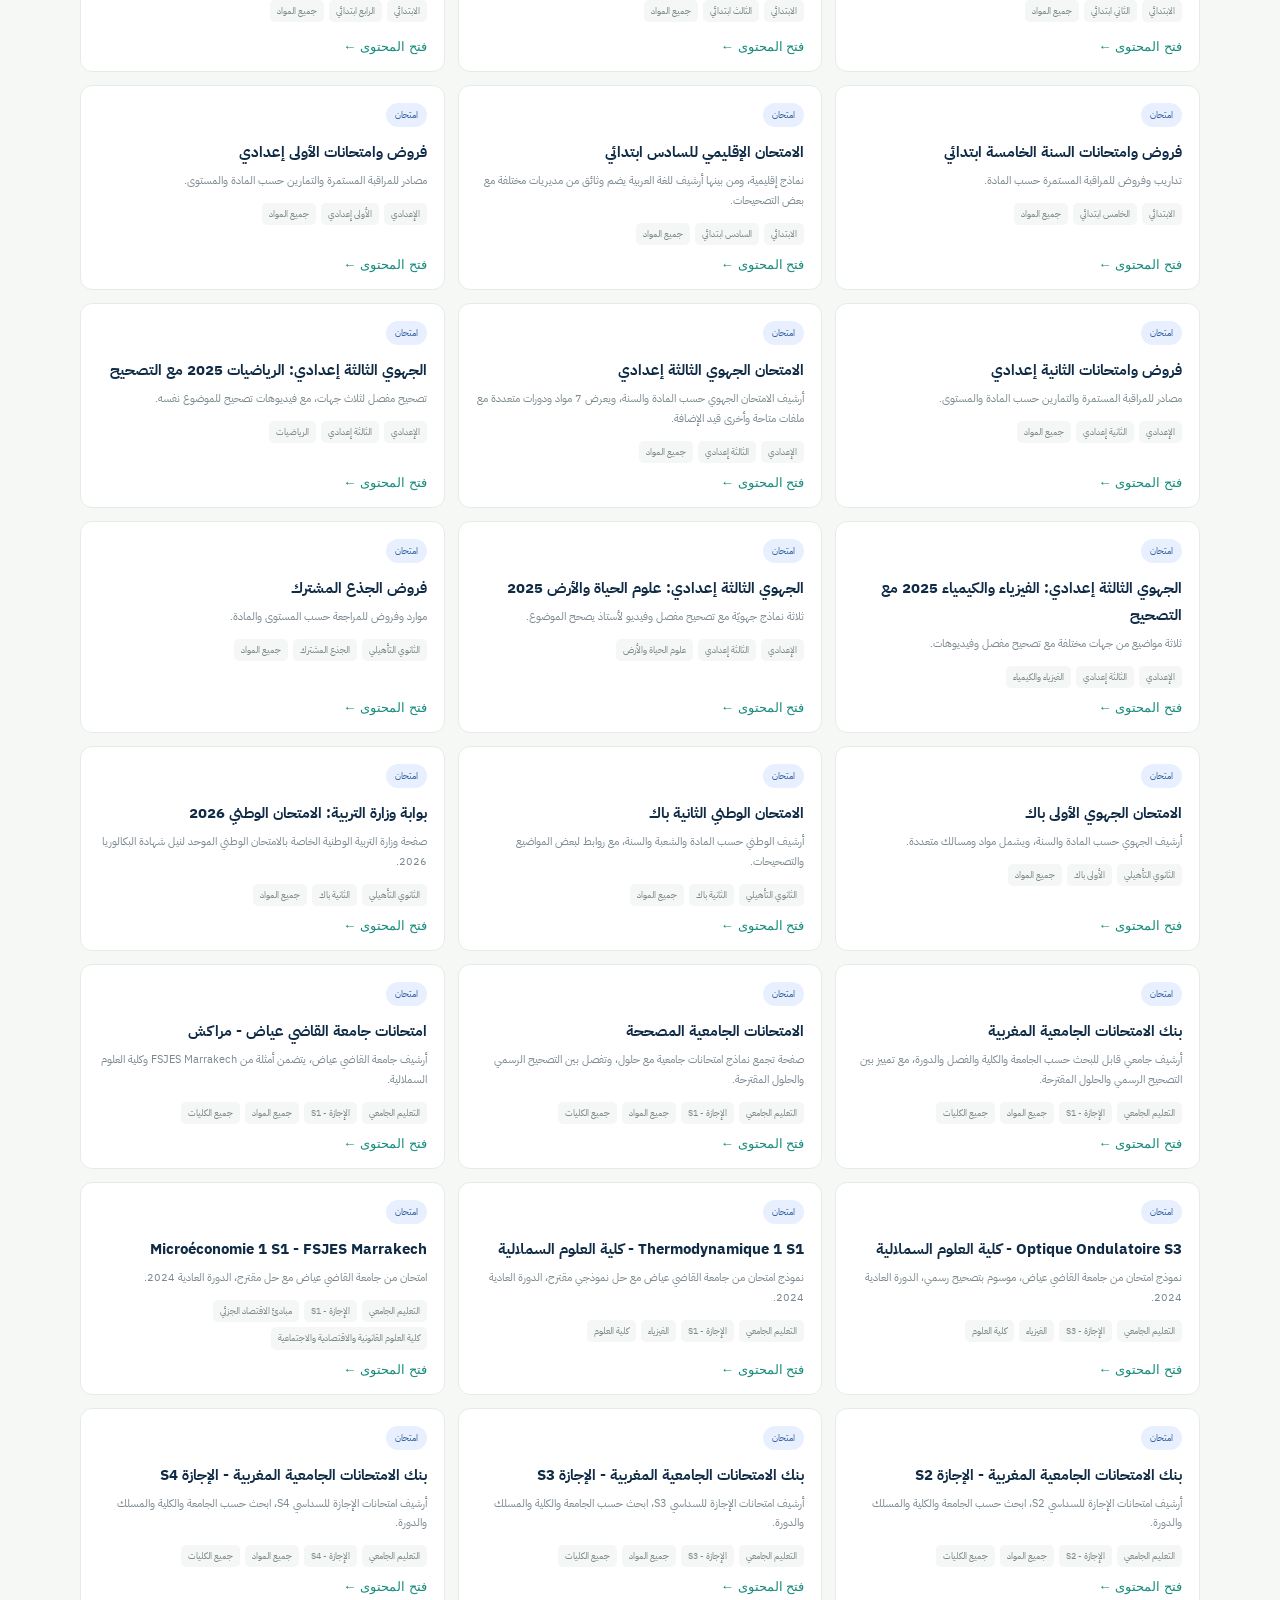
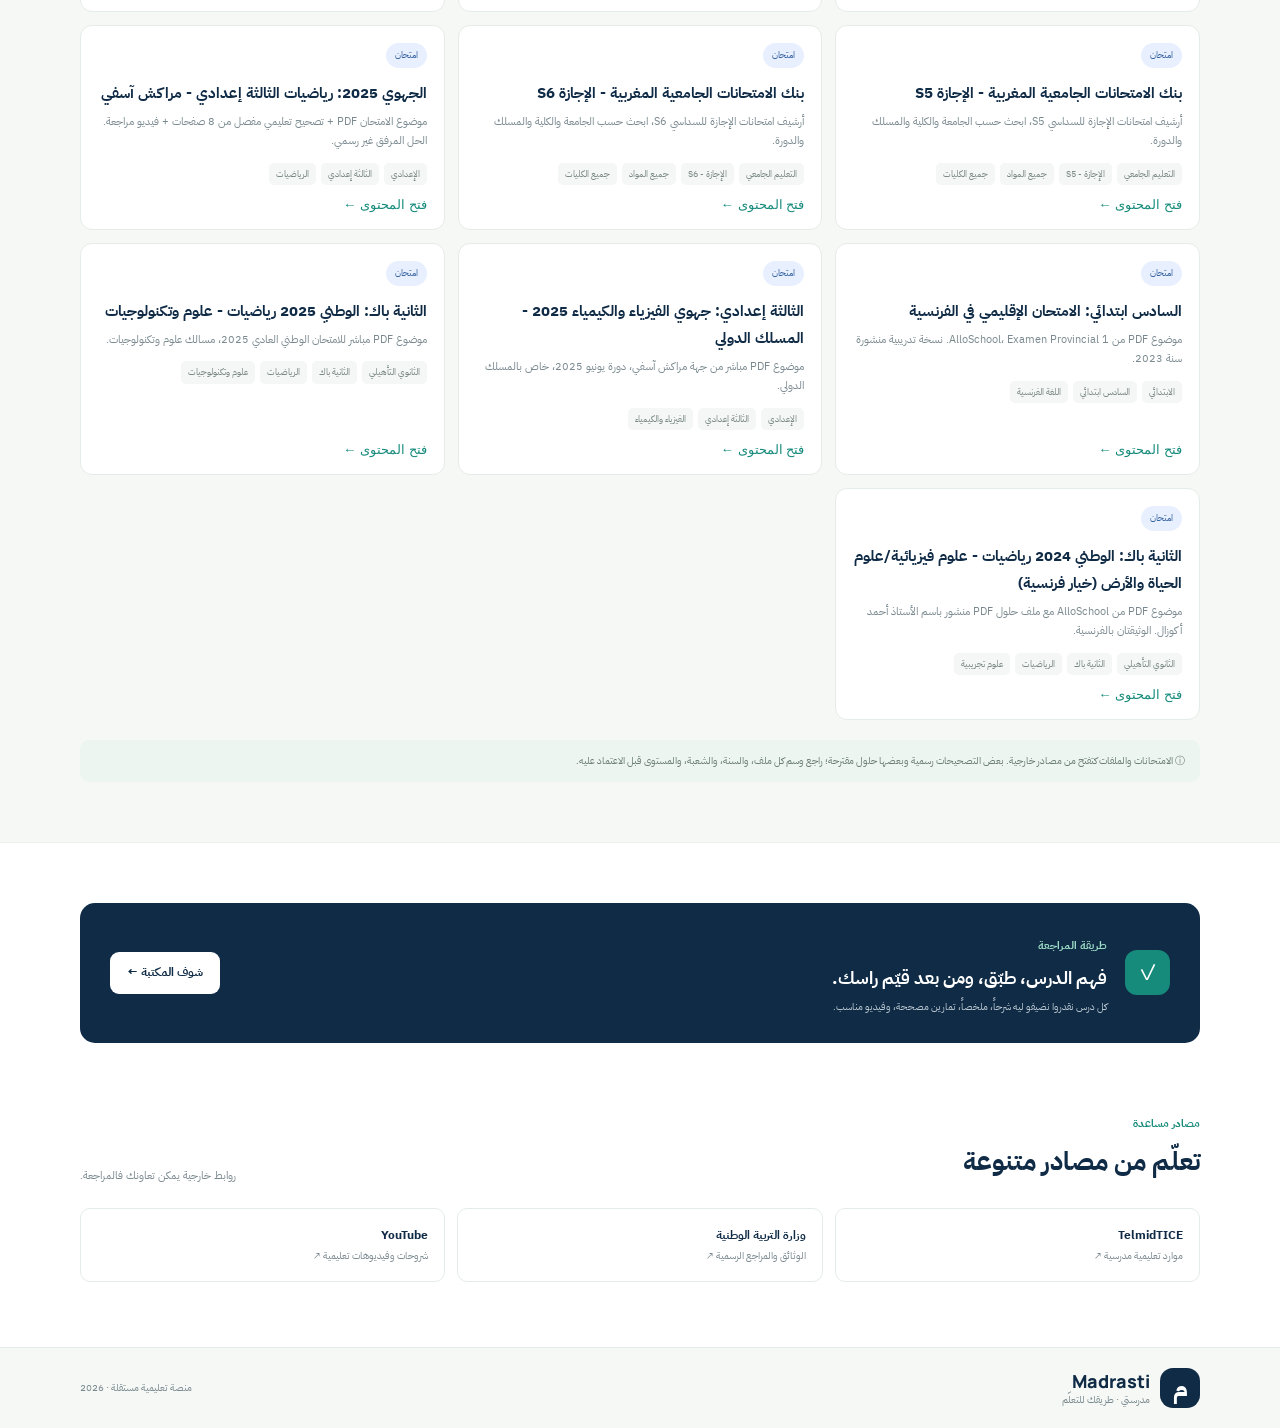
==== commit d75b8ef1: "Add classroom and exams link to main navigation" ====
--- a/index.html
+++ b/index.html
@@ -15,7 +15,7 @@
 <body>
   <header class="header">
     <a class="brand" href="#"><span class="mark">م</span><span><b>Madrasti</b><small>مدرستي · طريقك للتعلّم</small></span></a>
-    <nav><a href="#levels">المستويات</a><a href="#novels">استراحة القارئ</a><a href="#ai">المساعد الذكي</a><a href="#library">الدروس</a><a href="#sources">مصادر تعليمية</a></nav>
+    <nav><a href="classroom.html">الأوراق والامتحانات</a><a href="#levels">المستويات</a><a href="#novels">استراحة القارئ</a><a href="#ai">المساعد الذكي</a><a href="#library">الدروس</a><a href="#sources">مصادر تعليمية</a></nav>
     <a class="top-button" href="#library">ابدأ التعلّم ←</a>
   </header>
 
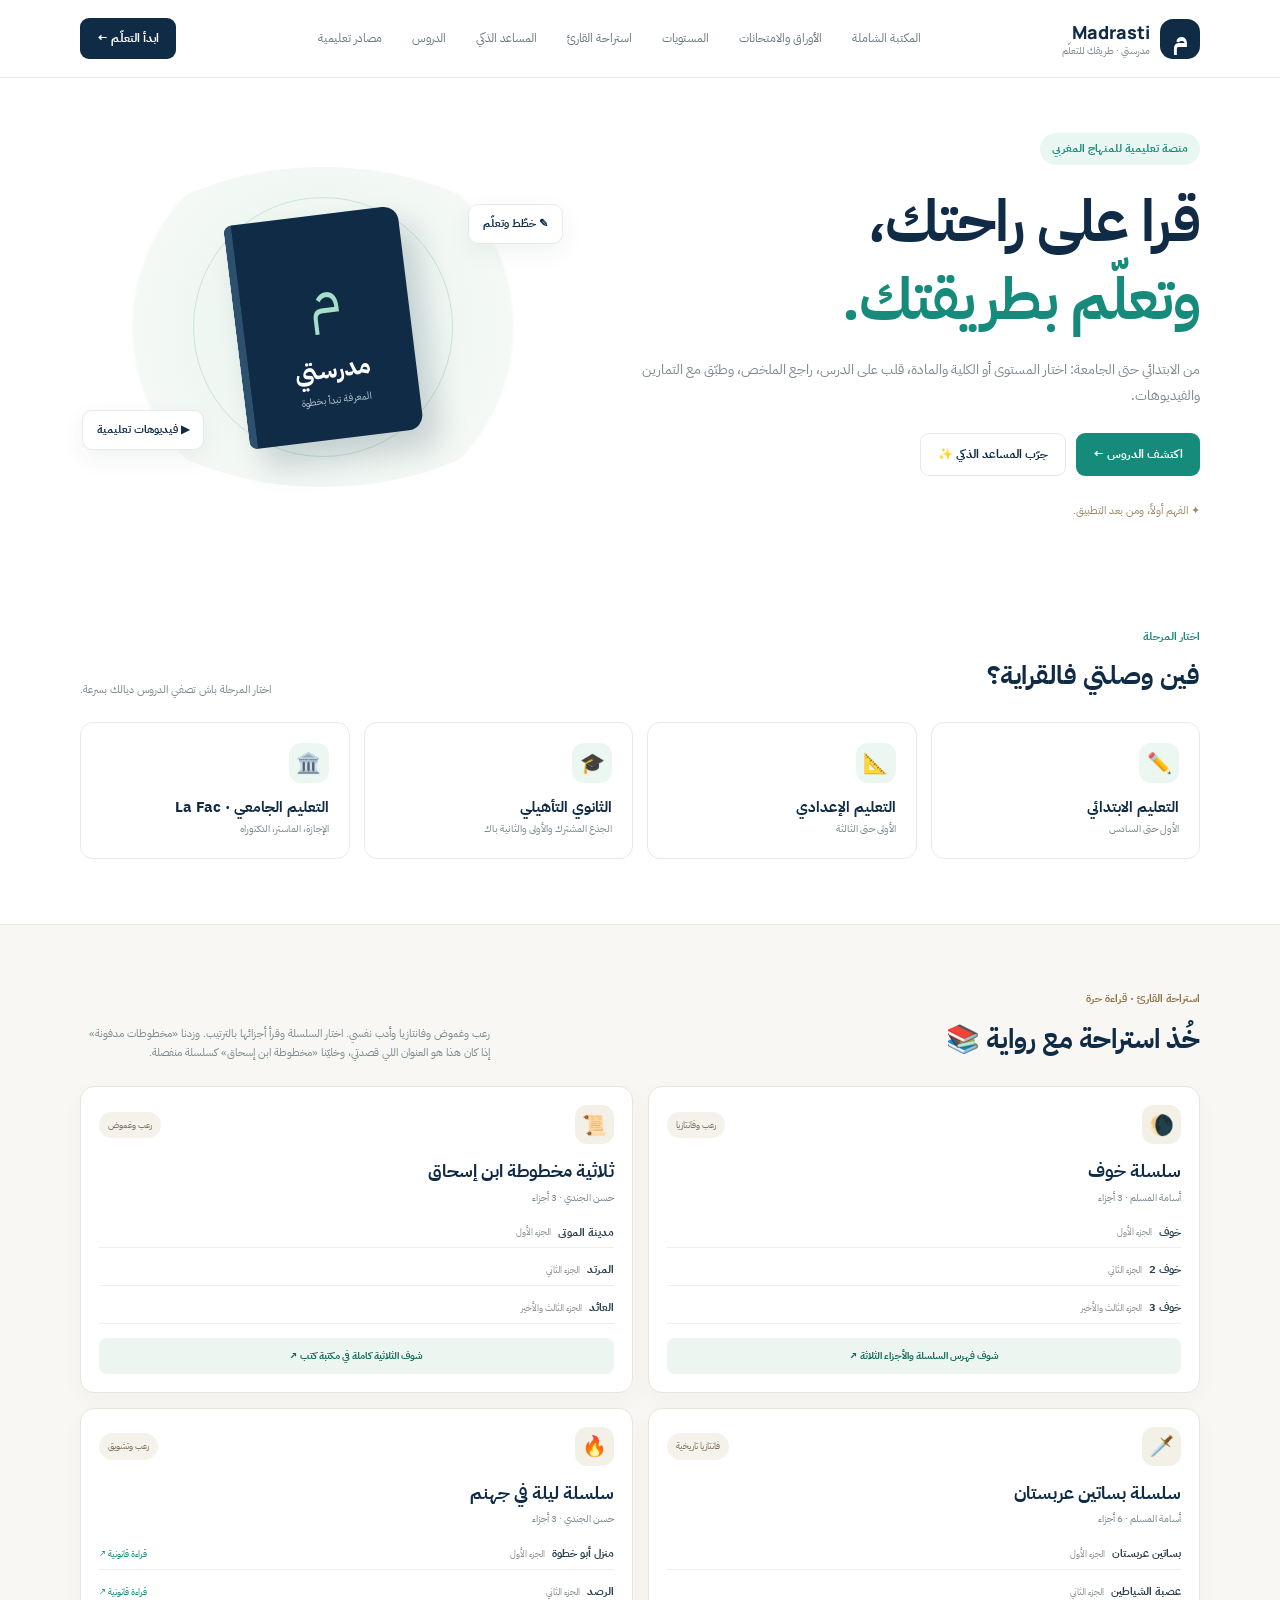
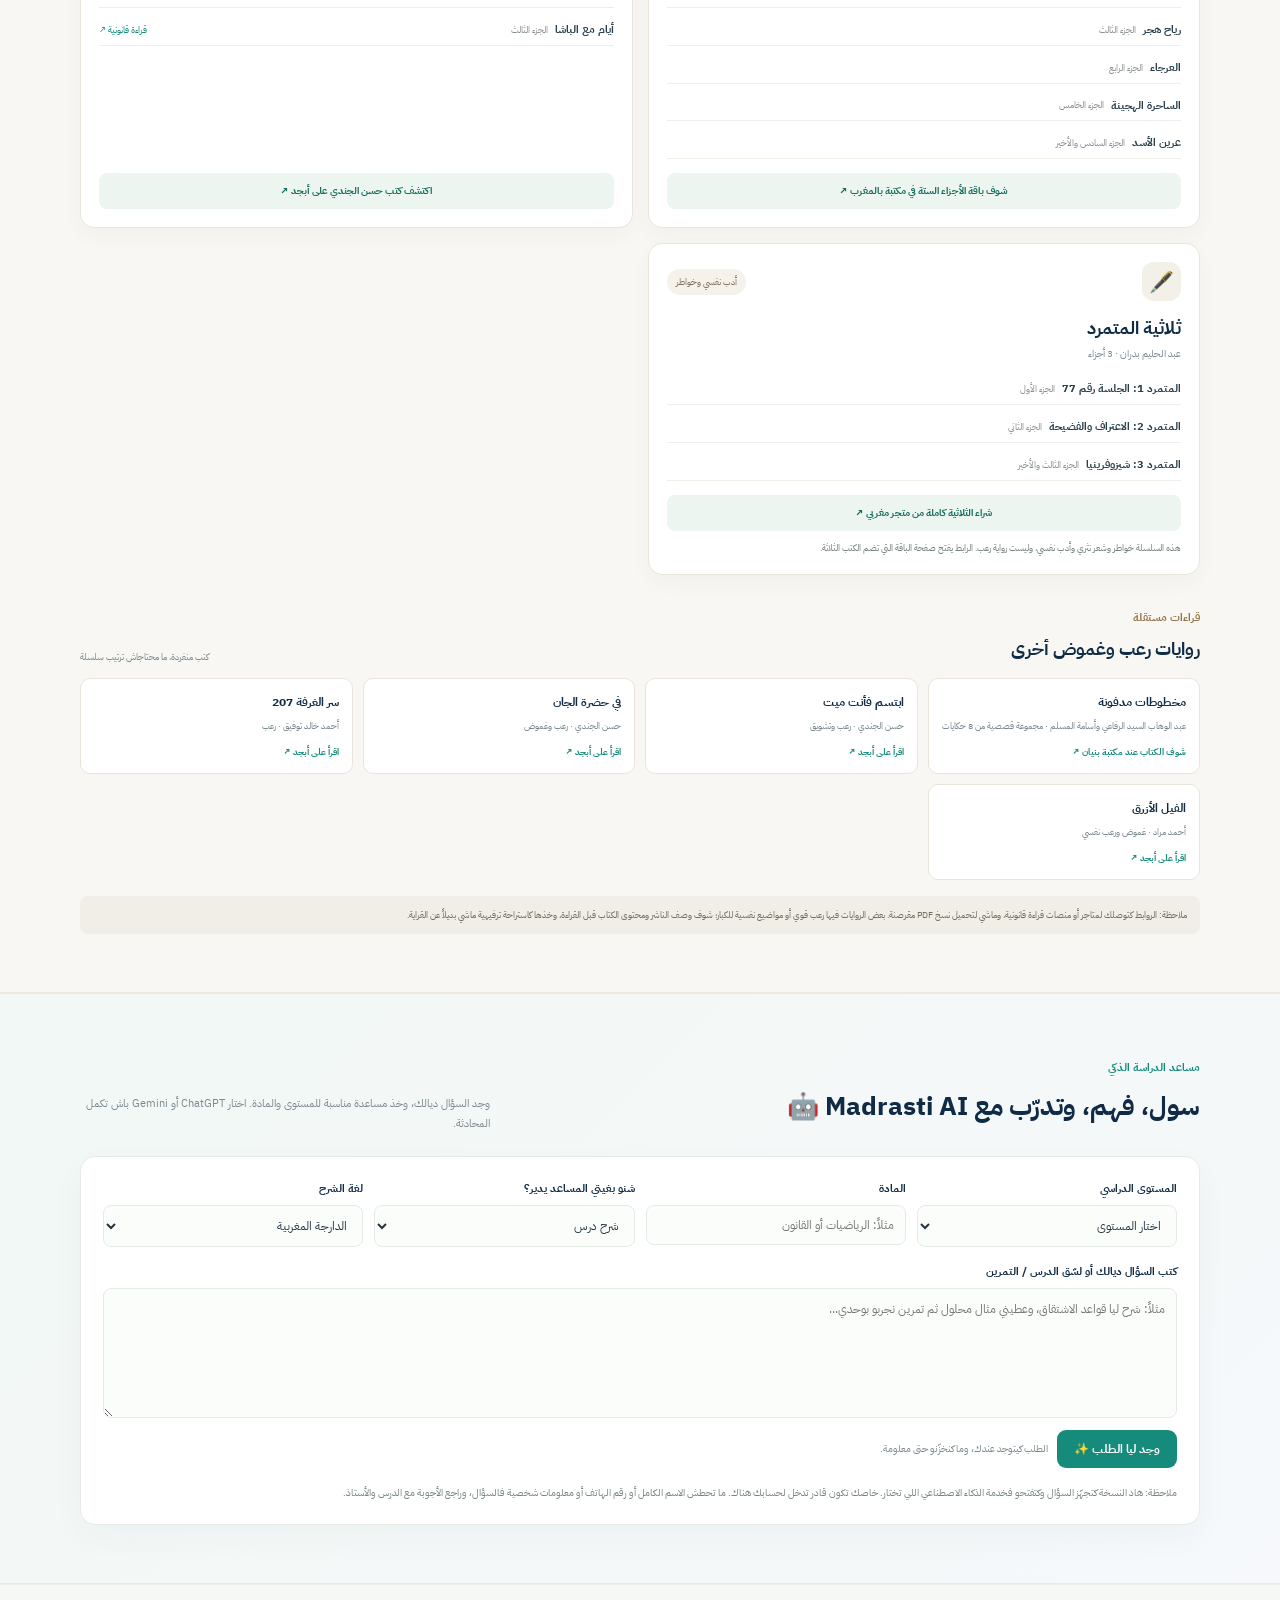
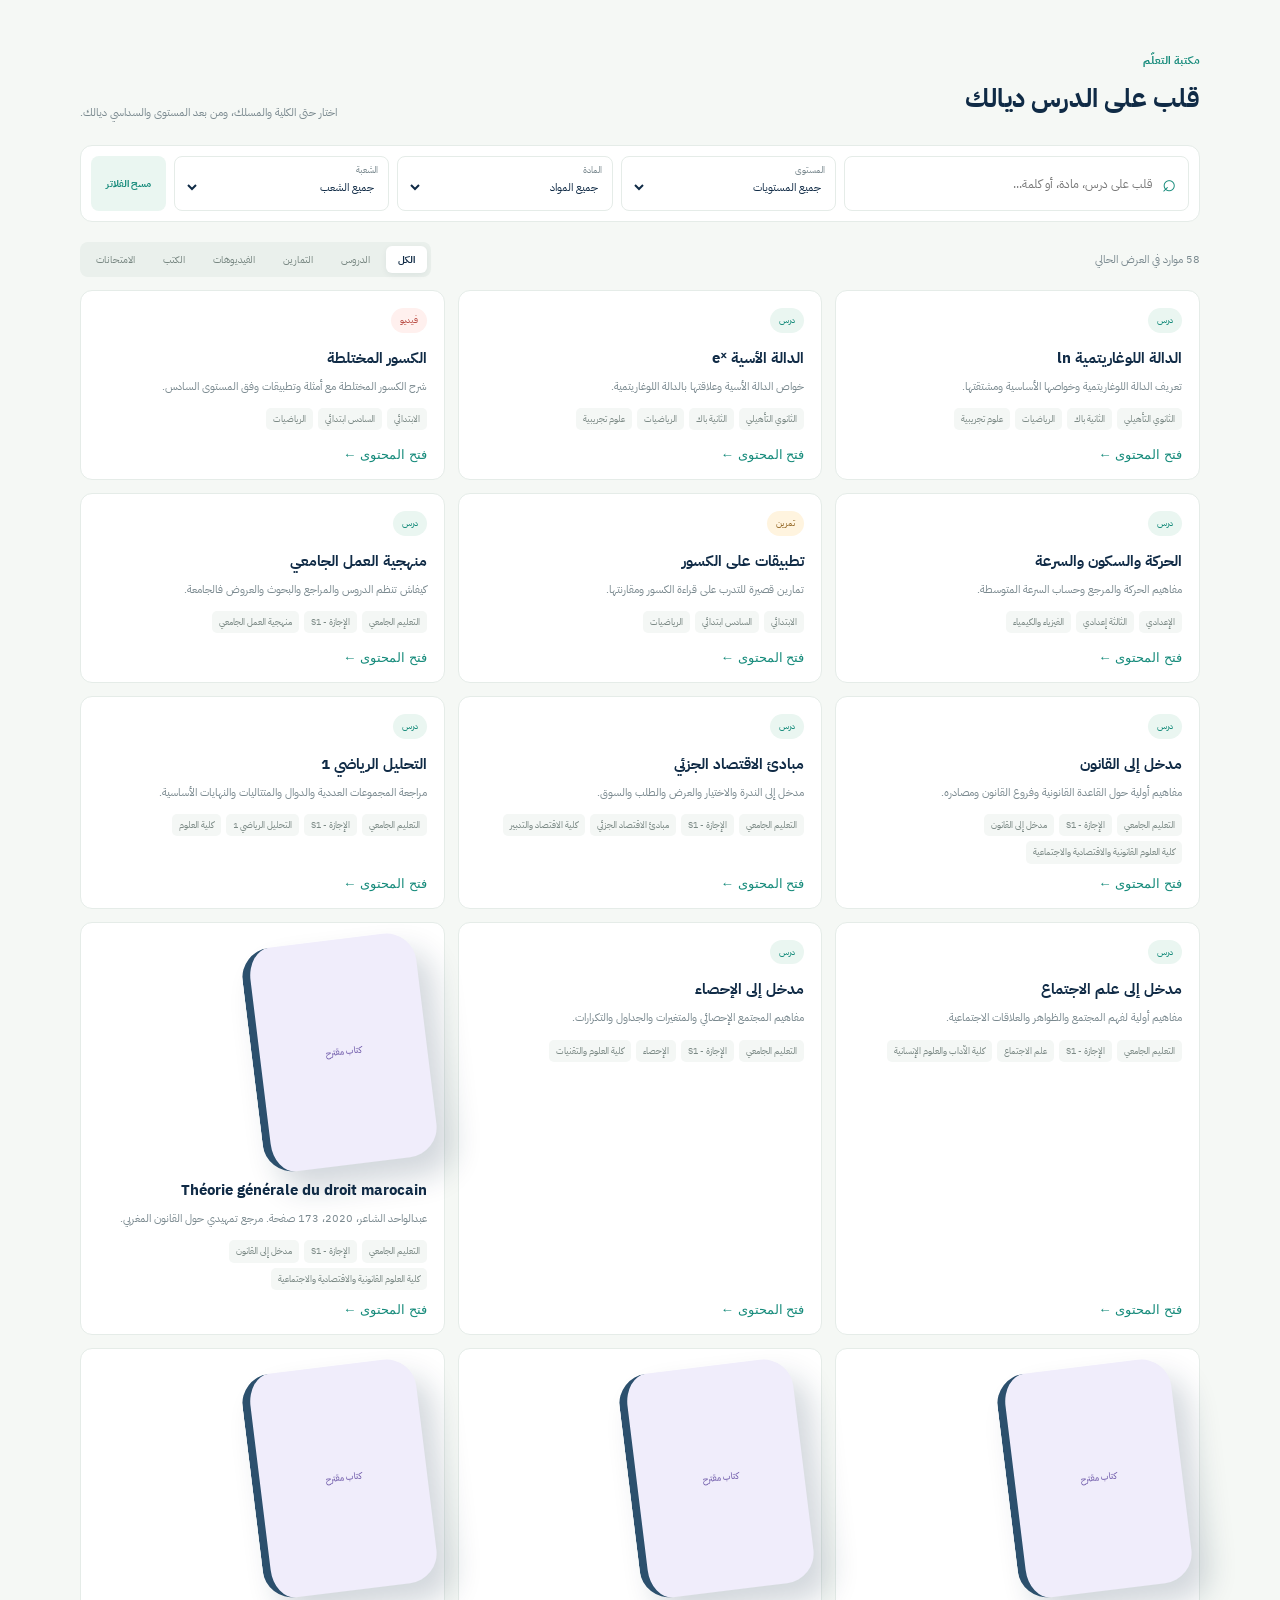
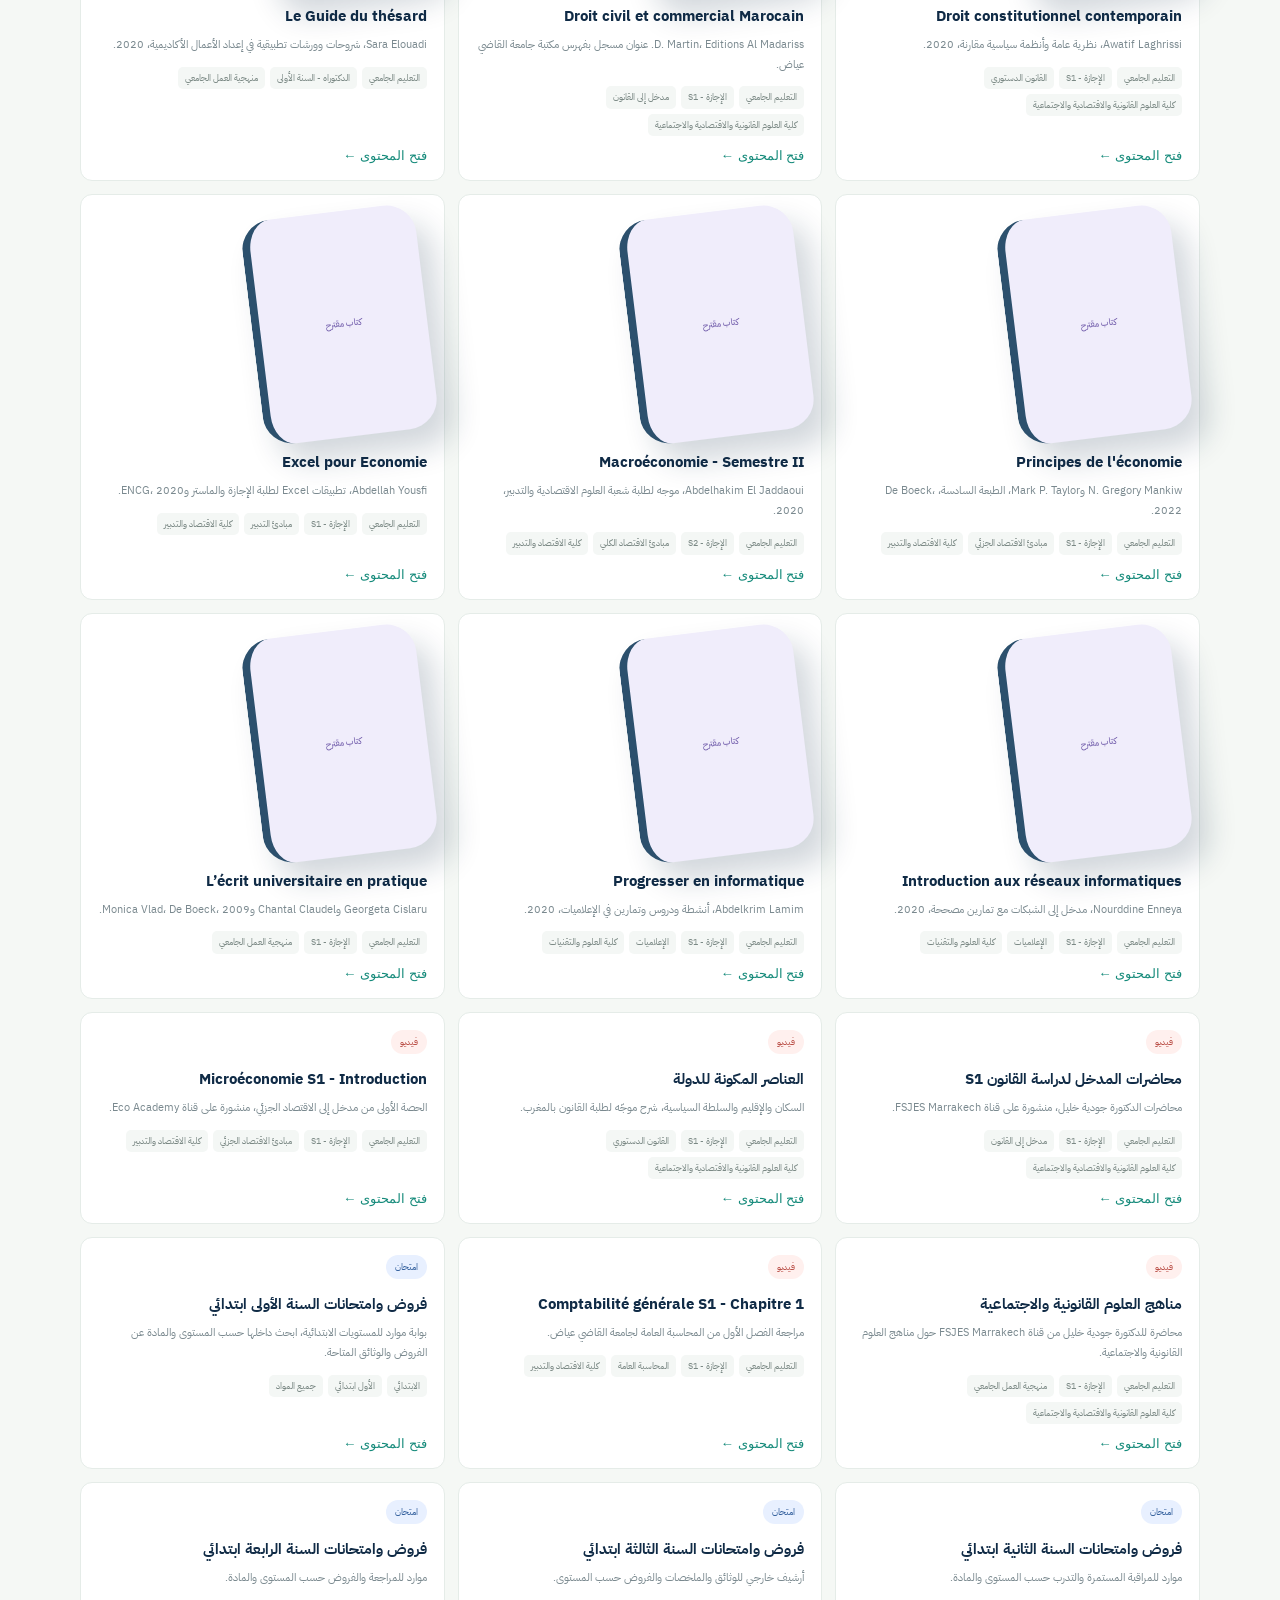
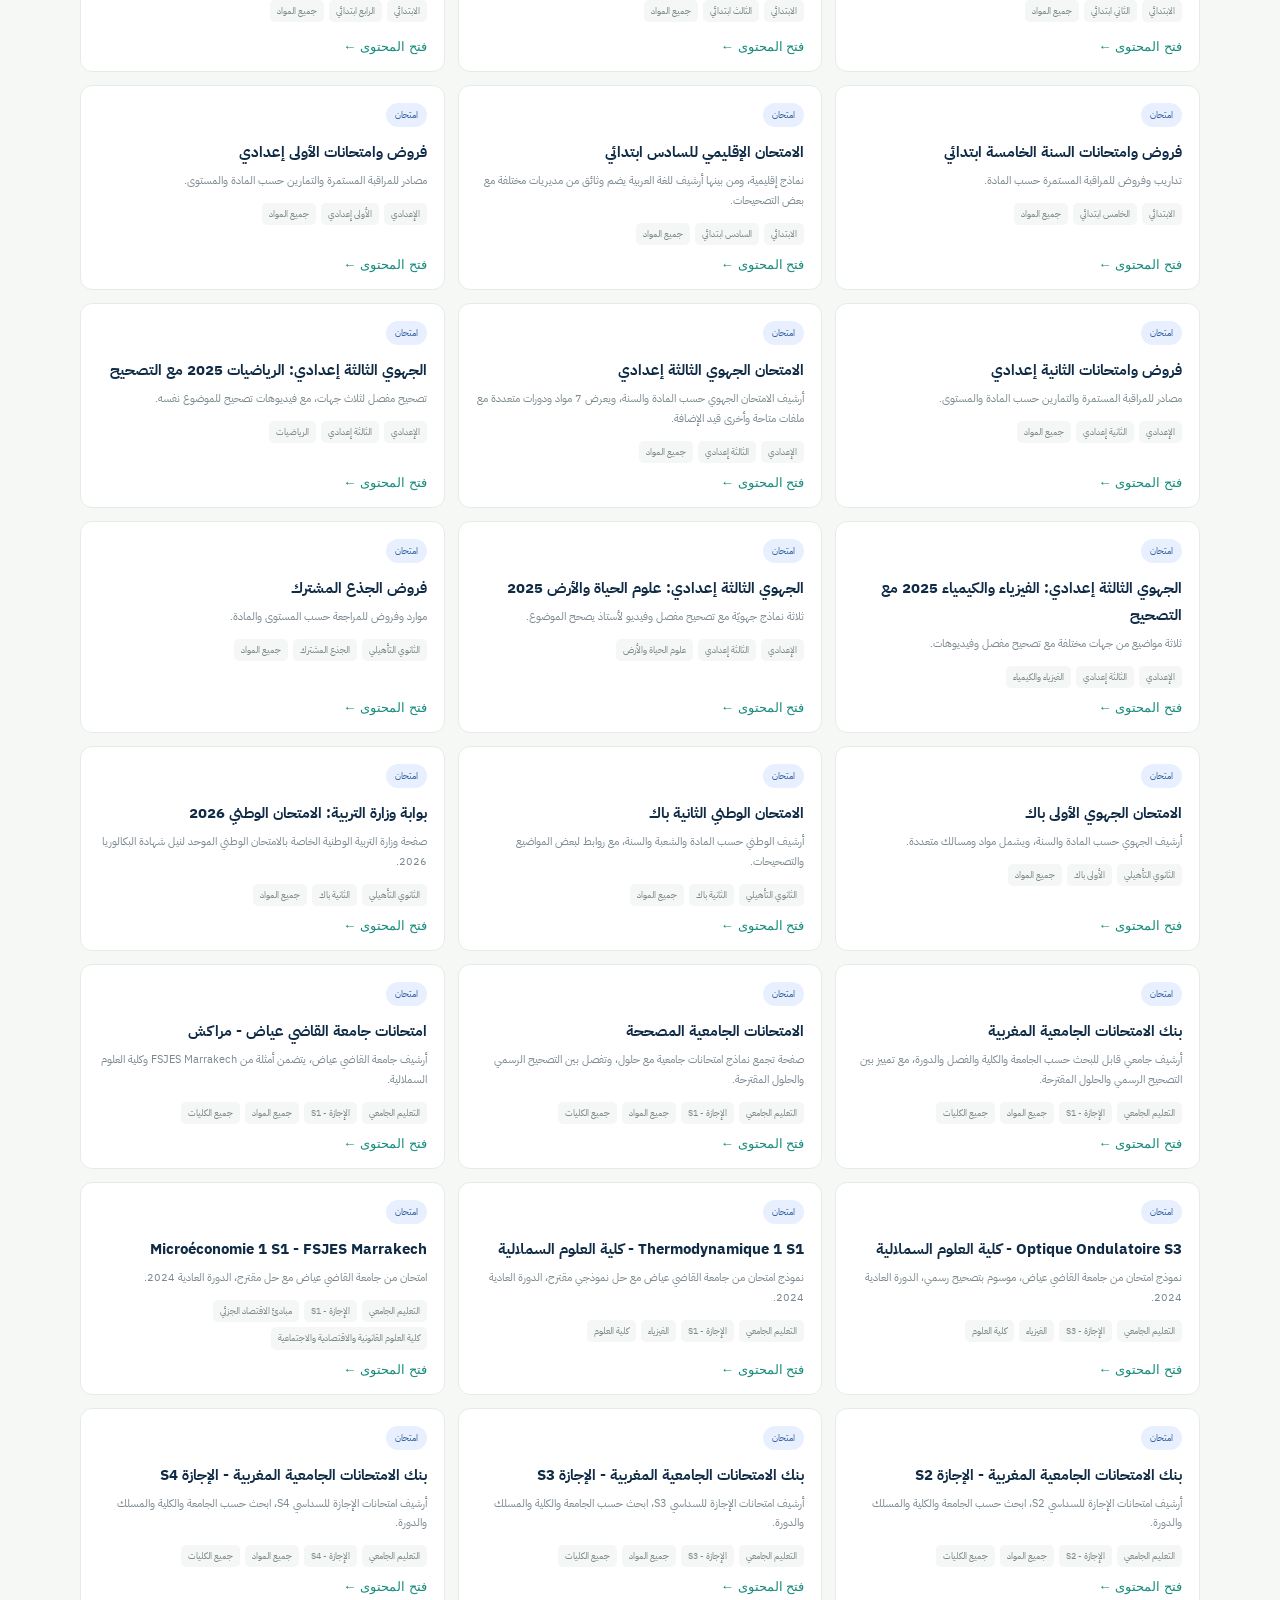
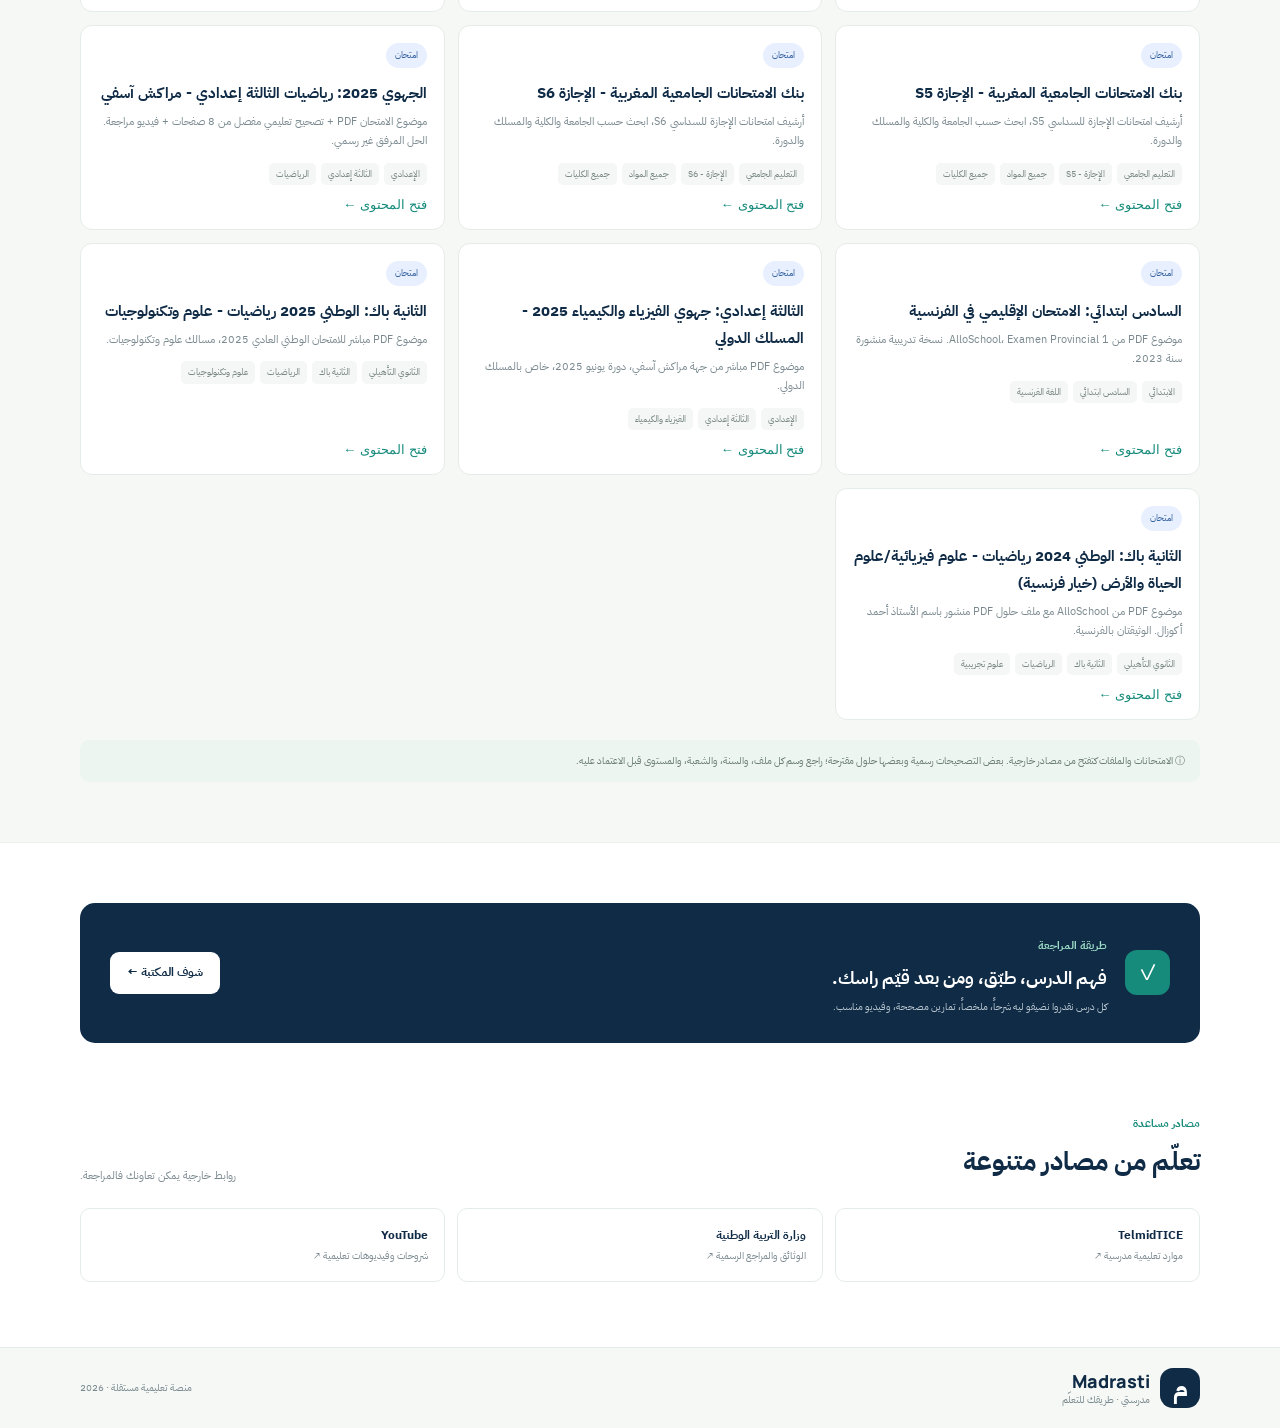
==== commit 412bf526: "Link full library from homepage" ====
--- a/index.html
+++ b/index.html
@@ -15,7 +15,7 @@
 <body>
   <header class="header">
     <a class="brand" href="#"><span class="mark">م</span><span><b>Madrasti</b><small>مدرستي · طريقك للتعلّم</small></span></a>
-    <nav><a href="classroom.html">الأوراق والامتحانات</a><a href="#levels">المستويات</a><a href="#novels">استراحة القارئ</a><a href="#ai">المساعد الذكي</a><a href="#library">الدروس</a><a href="#sources">مصادر تعليمية</a></nav>
+    <nav><a href="library.html">المكتبة الشاملة</a><a href="classroom.html">الأوراق والامتحانات</a><a href="#levels">المستويات</a><a href="#novels">استراحة القارئ</a><a href="#ai">المساعد الذكي</a><a href="#library">الدروس</a><a href="#sources">مصادر تعليمية</a></nav>
     <a class="top-button" href="#library">ابدأ التعلّم ←</a>
   </header>
 
